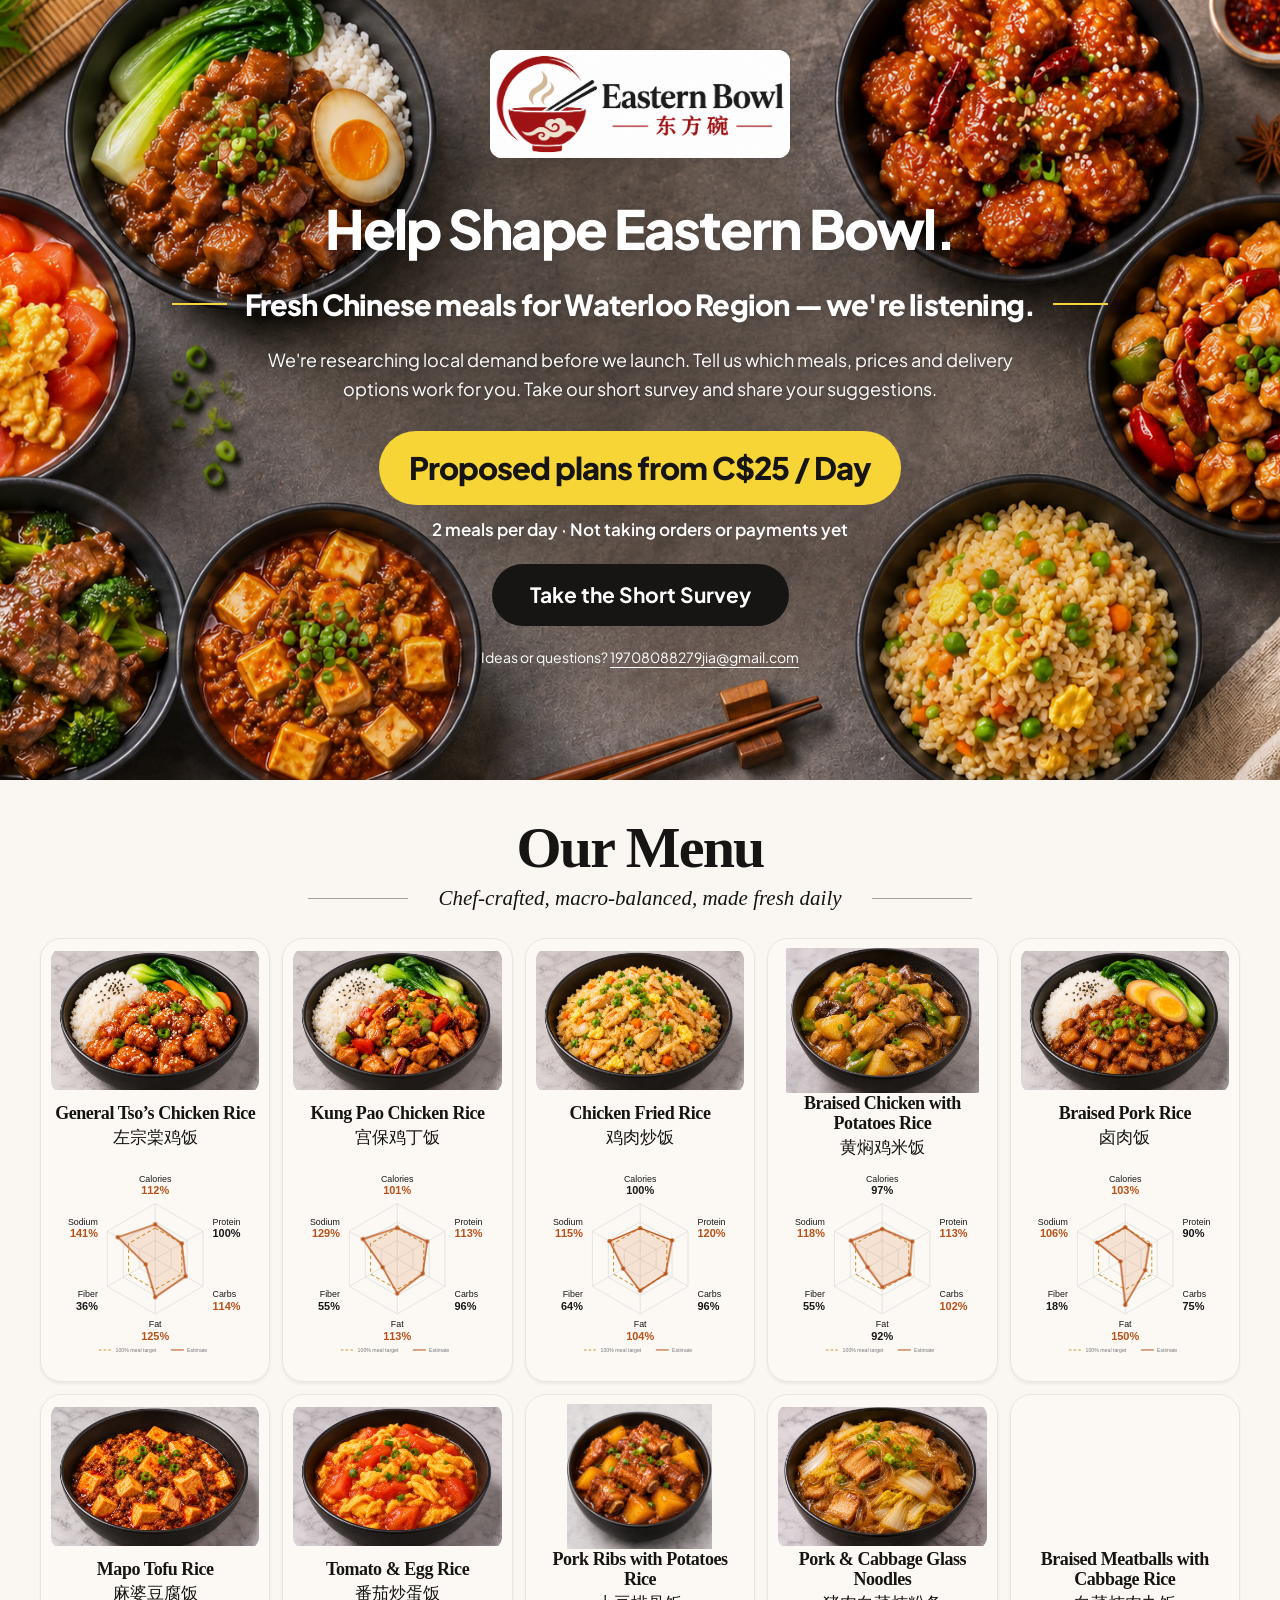
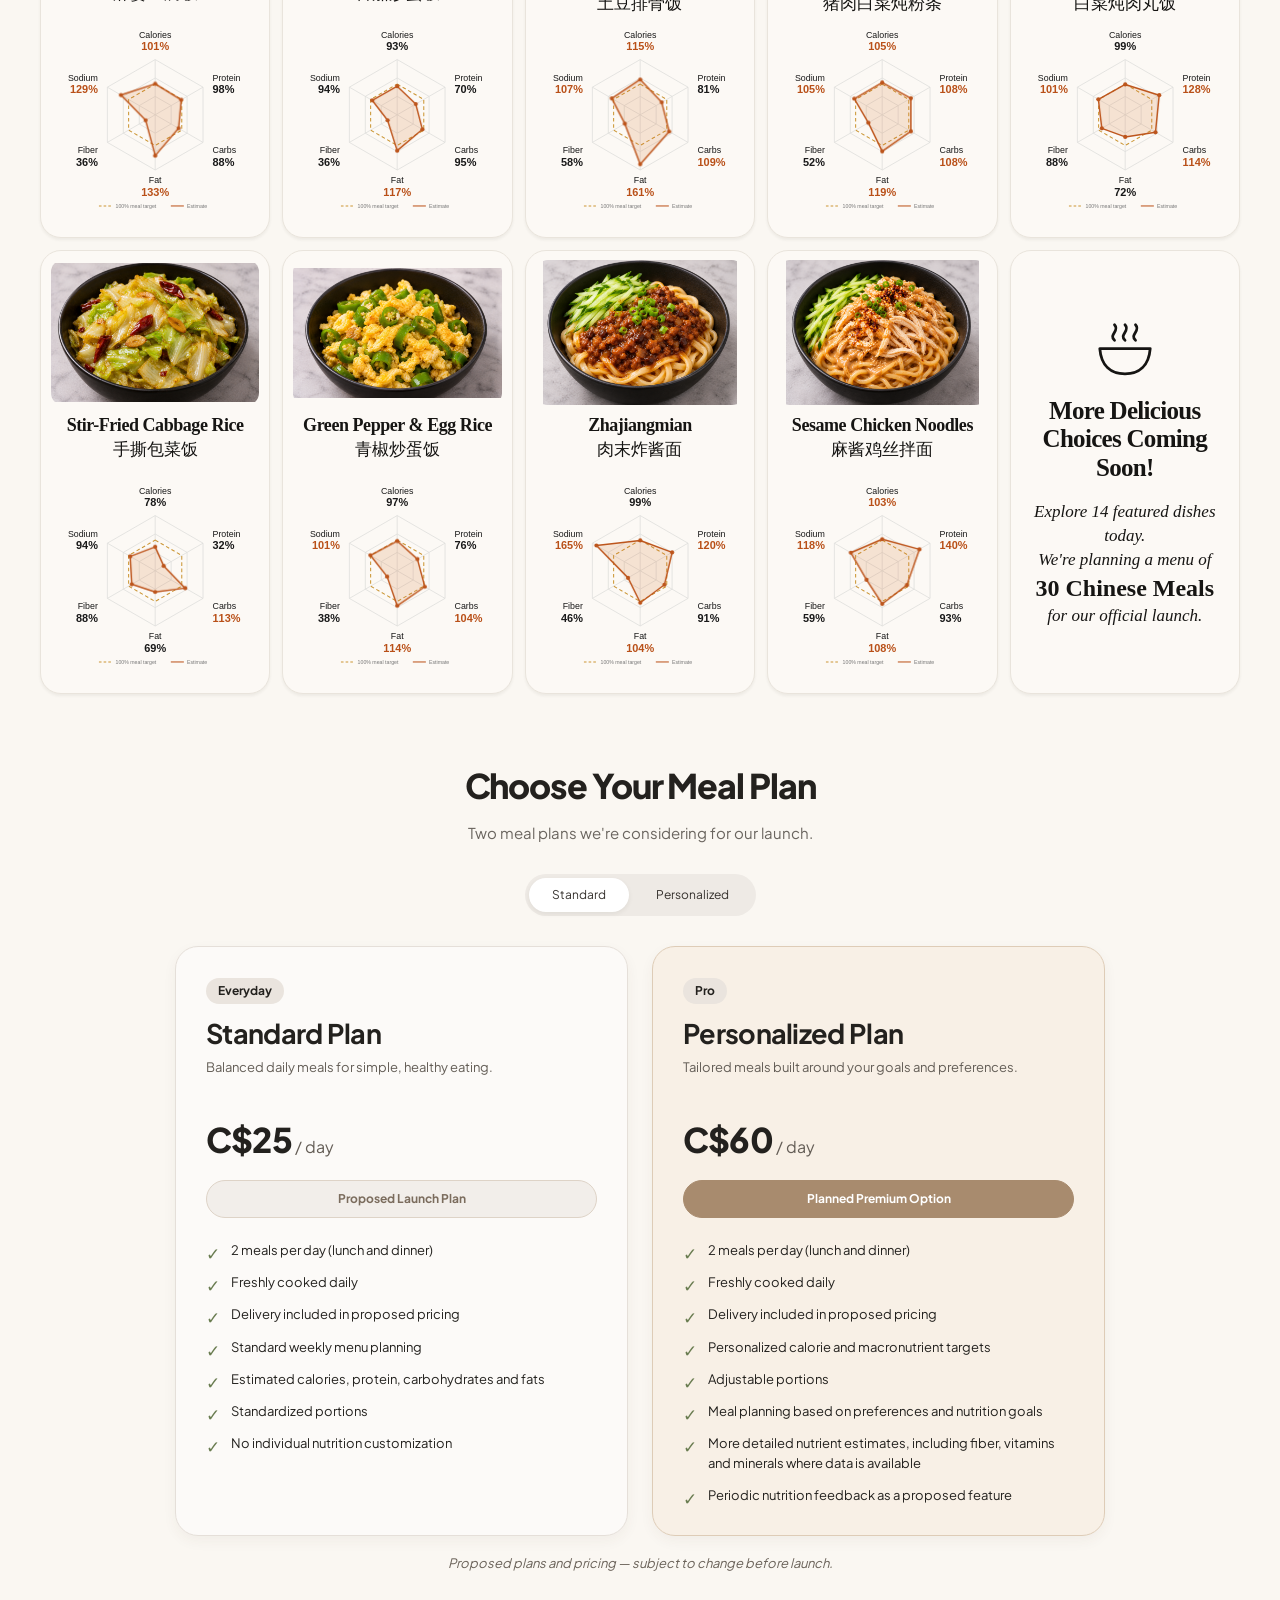
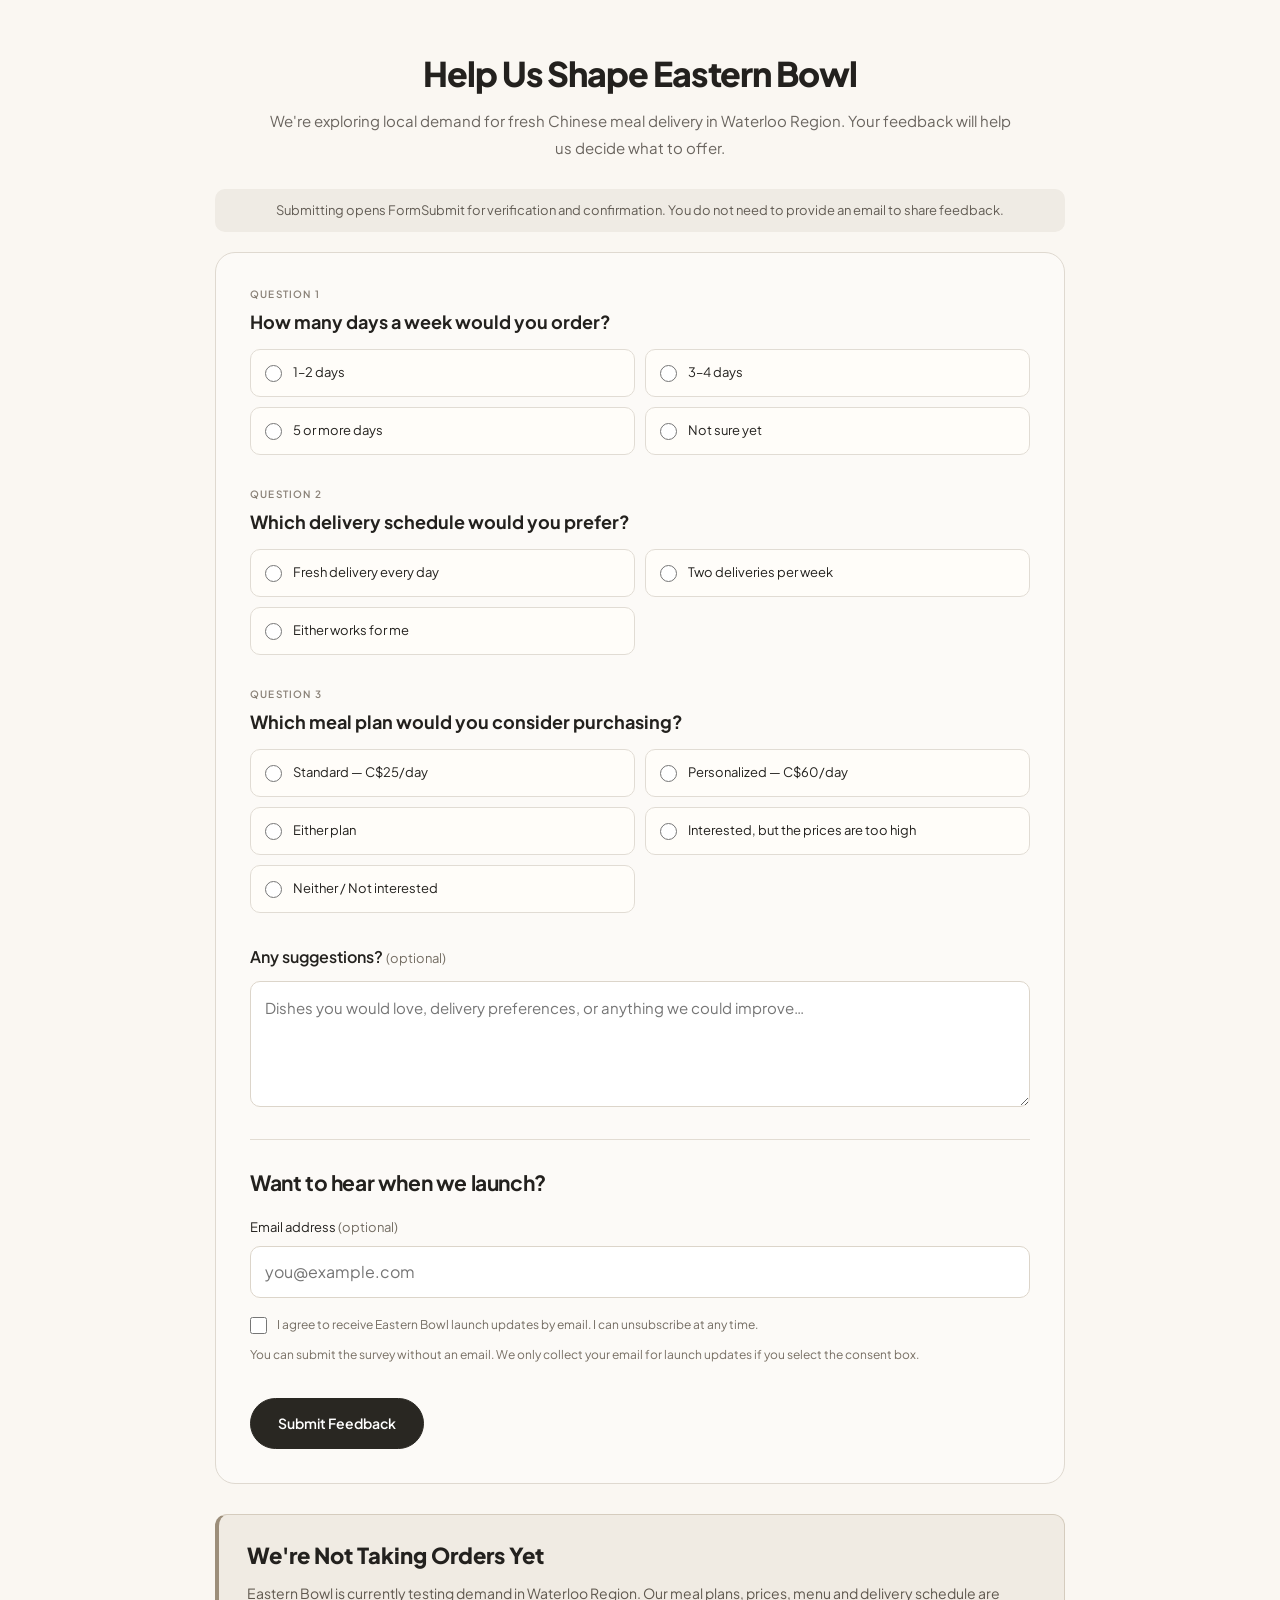
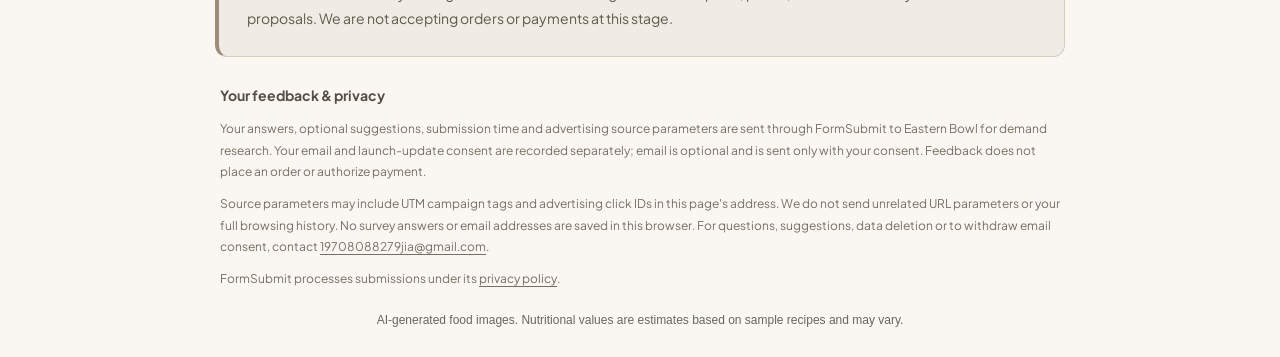
==== index-en.html @ ab541227 "Publish Eastern Bowl market research website" ====
<!doctype html>
<html lang="en"><head><meta charset="UTF-8"><meta name="viewport" content="width=device-width,initial-scale=1"><meta name="theme-color" content="#faf7f2"><meta name="description" content="Explore 14 Eastern Bowl Chinese dishes with original six-dimensional nutrition charts."><title>Our Menu | Eastern Bowl 东方碗</title><link rel="stylesheet" href="styles.css"><link rel="stylesheet" href="menu-page.css"><link rel="stylesheet" href="hero-menu.css"><script src="site-config.js" defer></script><script src="hero-menu.js" defer></script><script src="menu-page.js" defer></script><link rel="stylesheet" href="launch-survey.css"><script src="feedback-config.js" defer></script><script src="launch-survey.js" defer></script></head>
<body><section class="hero" id="home"><img id="hero-photo" class="hero-photo" src="assets/reference/eastern-bowl-hero.png" alt="Chinese dishes arranged around a stone tabletop" fetchpriority="high"><div class="hero-shade"></div><div class="hero-content"><div class="hero-logo"><img data-logo src="assets/reference/eastern-bowl-logo-original.png" alt="Eastern Bowl · 东方碗"></div><h1 data-hero-copy="title">Help Shape Eastern Bowl.</h1><p class="hero-subtitle" data-hero-copy="subtitle">Fresh Chinese meals for Waterloo Region — we're listening.</p><p class="hero-description" data-hero-copy="description">We're researching local demand before we launch. Tell us which meals, prices and delivery options work for you. Take our short survey and share your suggestions.</p><div class="hero-offer"><p class="hero-price" data-hero-copy="price">Proposed plans from C$25 / Day</p><p class="hero-delivery" data-hero-copy="delivery">2 meals per day · Not taking orders or payments yet</p></div><button class="button hero-button" type="button" id="join-waitlist" data-hero-copy="cta">Take the Short Survey</button><p class="hero-contact">Ideas or questions? <a href="mailto:19708088279jia@gmail.com">19708088279jia@gmail.com</a></p></div></section><main class="menu-page" id="menu"><header class="menu-heading"><h1>Our Menu</h1><p><span>Chef-crafted, macro-balanced, made fresh daily</span></p></header><section class="dish-grid" aria-label="Eastern Bowl featured dishes">
<article class="dish-card" aria-labelledby="dish-01" data-dish="01">
 <div class="food-frame"><img class="food-image" src="assets/menu/01/food.png" width="1536" height="1024" alt="左宗棠鸡饭 / General Tso’s Chicken Rice" decoding="async"></div>
 <header class="dish-title"><h2 id="dish-01">General Tso’s Chicken Rice</h2><p lang="zh-CN">左宗棠鸡饭</p></header>
 <a class="radar-frame" href="assets/menu/01/radar.png" target="_blank" rel="noopener" aria-label="View full-size nutrition chart for General Tso’s Chicken Rice"><svg class="nutrition-radar" viewBox="0 0 400 350" role="img" aria-labelledby="radar-title-01" data-values="112,100,114,125,36,141"><title id="radar-title-01">General Tso’s Chicken Rice: Calories 112%, Protein 100%, Carbs 114%, Fat 125%, Fiber 36%, Sodium 141%. Percent of single-meal target; outer grid 180%. Sodium target is an upper limit. Open original PNG for source details.</title><g class="radar-grid" fill="none" stroke="#dededc" stroke-width="1.5"><polygon points="200.000,129.667 230.600,147.333 230.600,182.667 200.000,200.333 169.400,182.667 169.400,147.333"/><polygon points="200.000,94.333 261.199,129.667 261.199,200.333 200.000,235.667 138.801,200.333 138.801,129.667"/><polygon points="200.000,59.000 291.799,112.000 291.799,218.000 200.000,271.000 108.201,218.000 108.201,112.000"/><path d="M 200 165 L 200.000 59.000"/><path d="M 200 165 L 291.799 112.000"/><path d="M 200 165 L 291.799 218.000"/><path d="M 200 165 L 200.000 271.000"/><path d="M 200 165 L 108.201 218.000"/><path d="M 200 165 L 108.201 112.000"/></g><polygon class="radar-target" points="200.000,106.111 250.999,135.556 250.999,194.444 200.000,223.889 149.001,194.444 149.001,135.556" fill="none" stroke="#cb9635" stroke-width="2" stroke-dasharray="7 5"/><g class="radar-data"><polygon points="200.000,99.044 250.999,135.556 258.139,198.567 200.000,238.611 181.640,175.600 128.091,123.483" fill="#d77b39" fill-opacity=".18" stroke="#bd551c" stroke-width="2.8" stroke-linejoin="round"/><circle cx="200.000" cy="99.044" r="4" fill="#bd551c"/><circle cx="250.999" cy="135.556" r="4" fill="#bd551c"/><circle cx="258.139" cy="198.567" r="4" fill="#bd551c"/><circle cx="200.000" cy="238.611" r="4" fill="#bd551c"/><circle cx="181.640" cy="175.600" r="4" fill="#bd551c"/><circle cx="128.091" cy="123.483" r="4" fill="#bd551c"/></g><g class="radar-labels" fill="#191919" font-family="Arial,sans-serif"><text x="200" y="17" text-anchor="middle" font-size="17">Calories</text><text x="200" y="41" text-anchor="middle" font-size="21" font-weight="700" fill="#b95018">112%</text><text x="310" y="100" text-anchor="start" font-size="17">Protein</text><text x="310" y="124" text-anchor="start" font-size="21" font-weight="700" fill="#191919">100%</text><text x="310" y="239" text-anchor="start" font-size="17">Carbs</text><text x="310" y="263" text-anchor="start" font-size="21" font-weight="700" fill="#b95018">114%</text><text x="200" y="296" text-anchor="middle" font-size="17">Fat</text><text x="200" y="320" text-anchor="middle" font-size="21" font-weight="700" fill="#b95018">125%</text><text x="90" y="239" text-anchor="end" font-size="17">Fiber</text><text x="90" y="263" text-anchor="end" font-size="21" font-weight="700" fill="#191919">36%</text><text x="90" y="100" text-anchor="end" font-size="17">Sodium</text><text x="90" y="124" text-anchor="end" font-size="21" font-weight="700" fill="#b95018">141%</text></g><g class="radar-legend" font-family="Arial,sans-serif" font-size="10" fill="#777"><path d="M 92 340 H 118" stroke="#cb9635" stroke-width="2" stroke-dasharray="5 4"/><text x="124" y="343">100% meal target</text><path d="M 230 340 H 255" stroke="#bd551c" stroke-width="2"/><text x="261" y="343">Estimate</text></g></svg></a>
</article>
<article class="dish-card" aria-labelledby="dish-02" data-dish="02">
 <div class="food-frame"><img class="food-image" src="assets/menu/02/food.png" width="1536" height="1024" alt="宫保鸡丁饭 / Kung Pao Chicken Rice" decoding="async"></div>
 <header class="dish-title"><h2 id="dish-02">Kung Pao Chicken Rice</h2><p lang="zh-CN">宫保鸡丁饭</p></header>
 <a class="radar-frame" href="assets/menu/02/radar.png" target="_blank" rel="noopener" aria-label="View full-size nutrition chart for Kung Pao Chicken Rice"><svg class="nutrition-radar" viewBox="0 0 400 350" role="img" aria-labelledby="radar-title-02" data-values="101,113,96,113,55,129"><title id="radar-title-02">Kung Pao Chicken Rice: Calories 101%, Protein 113%, Carbs 96%, Fat 113%, Fiber 55%, Sodium 129%. Percent of single-meal target; outer grid 180%. Sodium target is an upper limit. Open original PNG for source details.</title><g class="radar-grid" fill="none" stroke="#dededc" stroke-width="1.5"><polygon points="200.000,129.667 230.600,147.333 230.600,182.667 200.000,200.333 169.400,182.667 169.400,147.333"/><polygon points="200.000,94.333 261.199,129.667 261.199,200.333 200.000,235.667 138.801,200.333 138.801,129.667"/><polygon points="200.000,59.000 291.799,112.000 291.799,218.000 200.000,271.000 108.201,218.000 108.201,112.000"/><path d="M 200 165 L 200.000 59.000"/><path d="M 200 165 L 291.799 112.000"/><path d="M 200 165 L 291.799 218.000"/><path d="M 200 165 L 200.000 271.000"/><path d="M 200 165 L 108.201 218.000"/><path d="M 200 165 L 108.201 112.000"/></g><polygon class="radar-target" points="200.000,106.111 250.999,135.556 250.999,194.444 200.000,223.889 149.001,194.444 149.001,135.556" fill="none" stroke="#cb9635" stroke-width="2" stroke-dasharray="7 5"/><g class="radar-data"><polygon points="200.000,105.522 257.629,131.728 248.959,193.267 200.000,231.544 171.950,181.194 134.211,127.017" fill="#d77b39" fill-opacity=".18" stroke="#bd551c" stroke-width="2.8" stroke-linejoin="round"/><circle cx="200.000" cy="105.522" r="4" fill="#bd551c"/><circle cx="257.629" cy="131.728" r="4" fill="#bd551c"/><circle cx="248.959" cy="193.267" r="4" fill="#bd551c"/><circle cx="200.000" cy="231.544" r="4" fill="#bd551c"/><circle cx="171.950" cy="181.194" r="4" fill="#bd551c"/><circle cx="134.211" cy="127.017" r="4" fill="#bd551c"/></g><g class="radar-labels" fill="#191919" font-family="Arial,sans-serif"><text x="200" y="17" text-anchor="middle" font-size="17">Calories</text><text x="200" y="41" text-anchor="middle" font-size="21" font-weight="700" fill="#b95018">101%</text><text x="310" y="100" text-anchor="start" font-size="17">Protein</text><text x="310" y="124" text-anchor="start" font-size="21" font-weight="700" fill="#b95018">113%</text><text x="310" y="239" text-anchor="start" font-size="17">Carbs</text><text x="310" y="263" text-anchor="start" font-size="21" font-weight="700" fill="#191919">96%</text><text x="200" y="296" text-anchor="middle" font-size="17">Fat</text><text x="200" y="320" text-anchor="middle" font-size="21" font-weight="700" fill="#b95018">113%</text><text x="90" y="239" text-anchor="end" font-size="17">Fiber</text><text x="90" y="263" text-anchor="end" font-size="21" font-weight="700" fill="#191919">55%</text><text x="90" y="100" text-anchor="end" font-size="17">Sodium</text><text x="90" y="124" text-anchor="end" font-size="21" font-weight="700" fill="#b95018">129%</text></g><g class="radar-legend" font-family="Arial,sans-serif" font-size="10" fill="#777"><path d="M 92 340 H 118" stroke="#cb9635" stroke-width="2" stroke-dasharray="5 4"/><text x="124" y="343">100% meal target</text><path d="M 230 340 H 255" stroke="#bd551c" stroke-width="2"/><text x="261" y="343">Estimate</text></g></svg></a>
</article>
<article class="dish-card" aria-labelledby="dish-03" data-dish="03">
 <div class="food-frame"><img class="food-image" src="assets/menu/03/food.png" width="1536" height="1024" alt="鸡肉炒饭 / Chicken Fried Rice" decoding="async"></div>
 <header class="dish-title"><h2 id="dish-03">Chicken Fried Rice</h2><p lang="zh-CN">鸡肉炒饭</p></header>
 <a class="radar-frame" href="assets/menu/03/radar.png" target="_blank" rel="noopener" aria-label="View full-size nutrition chart for Chicken Fried Rice"><svg class="nutrition-radar" viewBox="0 0 400 350" role="img" aria-labelledby="radar-title-03" data-values="100,120,96,104,64,115"><title id="radar-title-03">Chicken Fried Rice: Calories 100%, Protein 120%, Carbs 96%, Fat 104%, Fiber 64%, Sodium 115%. Percent of single-meal target; outer grid 180%. Sodium target is an upper limit. Open original PNG for source details.</title><g class="radar-grid" fill="none" stroke="#dededc" stroke-width="1.5"><polygon points="200.000,129.667 230.600,147.333 230.600,182.667 200.000,200.333 169.400,182.667 169.400,147.333"/><polygon points="200.000,94.333 261.199,129.667 261.199,200.333 200.000,235.667 138.801,200.333 138.801,129.667"/><polygon points="200.000,59.000 291.799,112.000 291.799,218.000 200.000,271.000 108.201,218.000 108.201,112.000"/><path d="M 200 165 L 200.000 59.000"/><path d="M 200 165 L 291.799 112.000"/><path d="M 200 165 L 291.799 218.000"/><path d="M 200 165 L 200.000 271.000"/><path d="M 200 165 L 108.201 218.000"/><path d="M 200 165 L 108.201 112.000"/></g><polygon class="radar-target" points="200.000,106.111 250.999,135.556 250.999,194.444 200.000,223.889 149.001,194.444 149.001,135.556" fill="none" stroke="#cb9635" stroke-width="2" stroke-dasharray="7 5"/><g class="radar-data"><polygon points="200.000,106.111 261.199,129.667 248.959,193.267 200.000,226.244 167.360,183.844 141.351,131.139" fill="#d77b39" fill-opacity=".18" stroke="#bd551c" stroke-width="2.8" stroke-linejoin="round"/><circle cx="200.000" cy="106.111" r="4" fill="#bd551c"/><circle cx="261.199" cy="129.667" r="4" fill="#bd551c"/><circle cx="248.959" cy="193.267" r="4" fill="#bd551c"/><circle cx="200.000" cy="226.244" r="4" fill="#bd551c"/><circle cx="167.360" cy="183.844" r="4" fill="#bd551c"/><circle cx="141.351" cy="131.139" r="4" fill="#bd551c"/></g><g class="radar-labels" fill="#191919" font-family="Arial,sans-serif"><text x="200" y="17" text-anchor="middle" font-size="17">Calories</text><text x="200" y="41" text-anchor="middle" font-size="21" font-weight="700" fill="#191919">100%</text><text x="310" y="100" text-anchor="start" font-size="17">Protein</text><text x="310" y="124" text-anchor="start" font-size="21" font-weight="700" fill="#b95018">120%</text><text x="310" y="239" text-anchor="start" font-size="17">Carbs</text><text x="310" y="263" text-anchor="start" font-size="21" font-weight="700" fill="#191919">96%</text><text x="200" y="296" text-anchor="middle" font-size="17">Fat</text><text x="200" y="320" text-anchor="middle" font-size="21" font-weight="700" fill="#b95018">104%</text><text x="90" y="239" text-anchor="end" font-size="17">Fiber</text><text x="90" y="263" text-anchor="end" font-size="21" font-weight="700" fill="#191919">64%</text><text x="90" y="100" text-anchor="end" font-size="17">Sodium</text><text x="90" y="124" text-anchor="end" font-size="21" font-weight="700" fill="#b95018">115%</text></g><g class="radar-legend" font-family="Arial,sans-serif" font-size="10" fill="#777"><path d="M 92 340 H 118" stroke="#cb9635" stroke-width="2" stroke-dasharray="5 4"/><text x="124" y="343">100% meal target</text><path d="M 230 340 H 255" stroke="#bd551c" stroke-width="2"/><text x="261" y="343">Estimate</text></g></svg></a>
</article>
<article class="dish-card" aria-labelledby="dish-04" data-dish="04">
 <div class="food-frame"><img class="food-image" src="assets/menu/04/food.png" width="1448" height="1086" alt="黄焖鸡米饭 / Braised Chicken with Potatoes Rice" decoding="async"></div>
 <header class="dish-title"><h2 id="dish-04">Braised Chicken with Potatoes Rice</h2><p lang="zh-CN">黄焖鸡米饭</p></header>
 <a class="radar-frame" href="assets/menu/04/radar.png" target="_blank" rel="noopener" aria-label="View full-size nutrition chart for Braised Chicken with Potatoes Rice"><svg class="nutrition-radar" viewBox="0 0 400 350" role="img" aria-labelledby="radar-title-04" data-values="97,113,102,92,55,118"><title id="radar-title-04">Braised Chicken with Potatoes Rice: Calories 97%, Protein 113%, Carbs 102%, Fat 92%, Fiber 55%, Sodium 118%. Percent of single-meal target; outer grid 180%. Sodium target is an upper limit. Open original PNG for source details.</title><g class="radar-grid" fill="none" stroke="#dededc" stroke-width="1.5"><polygon points="200.000,129.667 230.600,147.333 230.600,182.667 200.000,200.333 169.400,182.667 169.400,147.333"/><polygon points="200.000,94.333 261.199,129.667 261.199,200.333 200.000,235.667 138.801,200.333 138.801,129.667"/><polygon points="200.000,59.000 291.799,112.000 291.799,218.000 200.000,271.000 108.201,218.000 108.201,112.000"/><path d="M 200 165 L 200.000 59.000"/><path d="M 200 165 L 291.799 112.000"/><path d="M 200 165 L 291.799 218.000"/><path d="M 200 165 L 200.000 271.000"/><path d="M 200 165 L 108.201 218.000"/><path d="M 200 165 L 108.201 112.000"/></g><polygon class="radar-target" points="200.000,106.111 250.999,135.556 250.999,194.444 200.000,223.889 149.001,194.444 149.001,135.556" fill="none" stroke="#cb9635" stroke-width="2" stroke-dasharray="7 5"/><g class="radar-data"><polygon points="200.000,107.878 257.629,131.728 252.019,195.033 200.000,219.178 171.950,181.194 139.821,130.256" fill="#d77b39" fill-opacity=".18" stroke="#bd551c" stroke-width="2.8" stroke-linejoin="round"/><circle cx="200.000" cy="107.878" r="4" fill="#bd551c"/><circle cx="257.629" cy="131.728" r="4" fill="#bd551c"/><circle cx="252.019" cy="195.033" r="4" fill="#bd551c"/><circle cx="200.000" cy="219.178" r="4" fill="#bd551c"/><circle cx="171.950" cy="181.194" r="4" fill="#bd551c"/><circle cx="139.821" cy="130.256" r="4" fill="#bd551c"/></g><g class="radar-labels" fill="#191919" font-family="Arial,sans-serif"><text x="200" y="17" text-anchor="middle" font-size="17">Calories</text><text x="200" y="41" text-anchor="middle" font-size="21" font-weight="700" fill="#191919">97%</text><text x="310" y="100" text-anchor="start" font-size="17">Protein</text><text x="310" y="124" text-anchor="start" font-size="21" font-weight="700" fill="#b95018">113%</text><text x="310" y="239" text-anchor="start" font-size="17">Carbs</text><text x="310" y="263" text-anchor="start" font-size="21" font-weight="700" fill="#b95018">102%</text><text x="200" y="296" text-anchor="middle" font-size="17">Fat</text><text x="200" y="320" text-anchor="middle" font-size="21" font-weight="700" fill="#191919">92%</text><text x="90" y="239" text-anchor="end" font-size="17">Fiber</text><text x="90" y="263" text-anchor="end" font-size="21" font-weight="700" fill="#191919">55%</text><text x="90" y="100" text-anchor="end" font-size="17">Sodium</text><text x="90" y="124" text-anchor="end" font-size="21" font-weight="700" fill="#b95018">118%</text></g><g class="radar-legend" font-family="Arial,sans-serif" font-size="10" fill="#777"><path d="M 92 340 H 118" stroke="#cb9635" stroke-width="2" stroke-dasharray="5 4"/><text x="124" y="343">100% meal target</text><path d="M 230 340 H 255" stroke="#bd551c" stroke-width="2"/><text x="261" y="343">Estimate</text></g></svg></a>
</article>
<article class="dish-card" aria-labelledby="dish-05" data-dish="05">
 <div class="food-frame"><img class="food-image" src="assets/menu/05/food.png" width="1536" height="1024" alt="卤肉饭 / Braised Pork Rice" decoding="async"></div>
 <header class="dish-title"><h2 id="dish-05">Braised Pork Rice</h2><p lang="zh-CN">卤肉饭</p></header>
 <a class="radar-frame" href="assets/menu/05/radar.png" target="_blank" rel="noopener" aria-label="View full-size nutrition chart for Braised Pork Rice"><svg class="nutrition-radar" viewBox="0 0 400 350" role="img" aria-labelledby="radar-title-05" data-values="103,90,75,150,18,106"><title id="radar-title-05">Braised Pork Rice: Calories 103%, Protein 90%, Carbs 75%, Fat 150%, Fiber 18%, Sodium 106%. Percent of single-meal target; outer grid 180%. Sodium target is an upper limit. Open original PNG for source details.</title><g class="radar-grid" fill="none" stroke="#dededc" stroke-width="1.5"><polygon points="200.000,129.667 230.600,147.333 230.600,182.667 200.000,200.333 169.400,182.667 169.400,147.333"/><polygon points="200.000,94.333 261.199,129.667 261.199,200.333 200.000,235.667 138.801,200.333 138.801,129.667"/><polygon points="200.000,59.000 291.799,112.000 291.799,218.000 200.000,271.000 108.201,218.000 108.201,112.000"/><path d="M 200 165 L 200.000 59.000"/><path d="M 200 165 L 291.799 112.000"/><path d="M 200 165 L 291.799 218.000"/><path d="M 200 165 L 200.000 271.000"/><path d="M 200 165 L 108.201 218.000"/><path d="M 200 165 L 108.201 112.000"/></g><polygon class="radar-target" points="200.000,106.111 250.999,135.556 250.999,194.444 200.000,223.889 149.001,194.444 149.001,135.556" fill="none" stroke="#cb9635" stroke-width="2" stroke-dasharray="7 5"/><g class="radar-data"><polygon points="200.000,104.344 245.899,138.500 238.249,187.083 200.000,253.333 190.820,170.300 145.941,133.789" fill="#d77b39" fill-opacity=".18" stroke="#bd551c" stroke-width="2.8" stroke-linejoin="round"/><circle cx="200.000" cy="104.344" r="4" fill="#bd551c"/><circle cx="245.899" cy="138.500" r="4" fill="#bd551c"/><circle cx="238.249" cy="187.083" r="4" fill="#bd551c"/><circle cx="200.000" cy="253.333" r="4" fill="#bd551c"/><circle cx="190.820" cy="170.300" r="4" fill="#bd551c"/><circle cx="145.941" cy="133.789" r="4" fill="#bd551c"/></g><g class="radar-labels" fill="#191919" font-family="Arial,sans-serif"><text x="200" y="17" text-anchor="middle" font-size="17">Calories</text><text x="200" y="41" text-anchor="middle" font-size="21" font-weight="700" fill="#b95018">103%</text><text x="310" y="100" text-anchor="start" font-size="17">Protein</text><text x="310" y="124" text-anchor="start" font-size="21" font-weight="700" fill="#191919">90%</text><text x="310" y="239" text-anchor="start" font-size="17">Carbs</text><text x="310" y="263" text-anchor="start" font-size="21" font-weight="700" fill="#191919">75%</text><text x="200" y="296" text-anchor="middle" font-size="17">Fat</text><text x="200" y="320" text-anchor="middle" font-size="21" font-weight="700" fill="#b95018">150%</text><text x="90" y="239" text-anchor="end" font-size="17">Fiber</text><text x="90" y="263" text-anchor="end" font-size="21" font-weight="700" fill="#191919">18%</text><text x="90" y="100" text-anchor="end" font-size="17">Sodium</text><text x="90" y="124" text-anchor="end" font-size="21" font-weight="700" fill="#b95018">106%</text></g><g class="radar-legend" font-family="Arial,sans-serif" font-size="10" fill="#777"><path d="M 92 340 H 118" stroke="#cb9635" stroke-width="2" stroke-dasharray="5 4"/><text x="124" y="343">100% meal target</text><path d="M 230 340 H 255" stroke="#bd551c" stroke-width="2"/><text x="261" y="343">Estimate</text></g></svg></a>
</article>
<article class="dish-card" aria-labelledby="dish-06" data-dish="06">
 <div class="food-frame"><img class="food-image" src="assets/menu/06/food.png" width="1535" height="1024" alt="麻婆豆腐饭 / Mapo Tofu Rice" decoding="async"></div>
 <header class="dish-title"><h2 id="dish-06">Mapo Tofu Rice</h2><p lang="zh-CN">麻婆豆腐饭</p></header>
 <a class="radar-frame" href="assets/menu/06/radar.png" target="_blank" rel="noopener" aria-label="View full-size nutrition chart for Mapo Tofu Rice"><svg class="nutrition-radar" viewBox="0 0 400 350" role="img" aria-labelledby="radar-title-06" data-values="101,98,88,133,36,129"><title id="radar-title-06">Mapo Tofu Rice: Calories 101%, Protein 98%, Carbs 88%, Fat 133%, Fiber 36%, Sodium 129%. Percent of single-meal target; outer grid 180%. Sodium target is an upper limit. Open original PNG for source details.</title><g class="radar-grid" fill="none" stroke="#dededc" stroke-width="1.5"><polygon points="200.000,129.667 230.600,147.333 230.600,182.667 200.000,200.333 169.400,182.667 169.400,147.333"/><polygon points="200.000,94.333 261.199,129.667 261.199,200.333 200.000,235.667 138.801,200.333 138.801,129.667"/><polygon points="200.000,59.000 291.799,112.000 291.799,218.000 200.000,271.000 108.201,218.000 108.201,112.000"/><path d="M 200 165 L 200.000 59.000"/><path d="M 200 165 L 291.799 112.000"/><path d="M 200 165 L 291.799 218.000"/><path d="M 200 165 L 200.000 271.000"/><path d="M 200 165 L 108.201 218.000"/><path d="M 200 165 L 108.201 112.000"/></g><polygon class="radar-target" points="200.000,106.111 250.999,135.556 250.999,194.444 200.000,223.889 149.001,194.444 149.001,135.556" fill="none" stroke="#cb9635" stroke-width="2" stroke-dasharray="7 5"/><g class="radar-data"><polygon points="200.000,105.522 249.979,136.144 244.879,190.911 200.000,243.322 181.640,175.600 134.211,127.017" fill="#d77b39" fill-opacity=".18" stroke="#bd551c" stroke-width="2.8" stroke-linejoin="round"/><circle cx="200.000" cy="105.522" r="4" fill="#bd551c"/><circle cx="249.979" cy="136.144" r="4" fill="#bd551c"/><circle cx="244.879" cy="190.911" r="4" fill="#bd551c"/><circle cx="200.000" cy="243.322" r="4" fill="#bd551c"/><circle cx="181.640" cy="175.600" r="4" fill="#bd551c"/><circle cx="134.211" cy="127.017" r="4" fill="#bd551c"/></g><g class="radar-labels" fill="#191919" font-family="Arial,sans-serif"><text x="200" y="17" text-anchor="middle" font-size="17">Calories</text><text x="200" y="41" text-anchor="middle" font-size="21" font-weight="700" fill="#b95018">101%</text><text x="310" y="100" text-anchor="start" font-size="17">Protein</text><text x="310" y="124" text-anchor="start" font-size="21" font-weight="700" fill="#191919">98%</text><text x="310" y="239" text-anchor="start" font-size="17">Carbs</text><text x="310" y="263" text-anchor="start" font-size="21" font-weight="700" fill="#191919">88%</text><text x="200" y="296" text-anchor="middle" font-size="17">Fat</text><text x="200" y="320" text-anchor="middle" font-size="21" font-weight="700" fill="#b95018">133%</text><text x="90" y="239" text-anchor="end" font-size="17">Fiber</text><text x="90" y="263" text-anchor="end" font-size="21" font-weight="700" fill="#191919">36%</text><text x="90" y="100" text-anchor="end" font-size="17">Sodium</text><text x="90" y="124" text-anchor="end" font-size="21" font-weight="700" fill="#b95018">129%</text></g><g class="radar-legend" font-family="Arial,sans-serif" font-size="10" fill="#777"><path d="M 92 340 H 118" stroke="#cb9635" stroke-width="2" stroke-dasharray="5 4"/><text x="124" y="343">100% meal target</text><path d="M 230 340 H 255" stroke="#bd551c" stroke-width="2"/><text x="261" y="343">Estimate</text></g></svg></a>
</article>
<article class="dish-card" aria-labelledby="dish-07" data-dish="07">
 <div class="food-frame"><img class="food-image" src="assets/menu/07/food.png" width="1536" height="1024" alt="番茄炒蛋饭 / Tomato &amp; Egg Rice" decoding="async"></div>
 <header class="dish-title"><h2 id="dish-07">Tomato &amp; Egg Rice</h2><p lang="zh-CN">番茄炒蛋饭</p></header>
 <a class="radar-frame" href="assets/menu/07/radar.png" target="_blank" rel="noopener" aria-label="View full-size nutrition chart for Tomato &amp; Egg Rice"><svg class="nutrition-radar" viewBox="0 0 400 350" role="img" aria-labelledby="radar-title-07" data-values="93,70,95,117,36,94"><title id="radar-title-07">Tomato &amp; Egg Rice: Calories 93%, Protein 70%, Carbs 95%, Fat 117%, Fiber 36%, Sodium 94%. Percent of single-meal target; outer grid 180%. Sodium target is an upper limit. Open original PNG for source details.</title><g class="radar-grid" fill="none" stroke="#dededc" stroke-width="1.5"><polygon points="200.000,129.667 230.600,147.333 230.600,182.667 200.000,200.333 169.400,182.667 169.400,147.333"/><polygon points="200.000,94.333 261.199,129.667 261.199,200.333 200.000,235.667 138.801,200.333 138.801,129.667"/><polygon points="200.000,59.000 291.799,112.000 291.799,218.000 200.000,271.000 108.201,218.000 108.201,112.000"/><path d="M 200 165 L 200.000 59.000"/><path d="M 200 165 L 291.799 112.000"/><path d="M 200 165 L 291.799 218.000"/><path d="M 200 165 L 200.000 271.000"/><path d="M 200 165 L 108.201 218.000"/><path d="M 200 165 L 108.201 112.000"/></g><polygon class="radar-target" points="200.000,106.111 250.999,135.556 250.999,194.444 200.000,223.889 149.001,194.444 149.001,135.556" fill="none" stroke="#cb9635" stroke-width="2" stroke-dasharray="7 5"/><g class="radar-data"><polygon points="200.000,110.233 235.699,144.389 248.449,192.972 200.000,233.900 181.640,175.600 152.061,137.322" fill="#d77b39" fill-opacity=".18" stroke="#bd551c" stroke-width="2.8" stroke-linejoin="round"/><circle cx="200.000" cy="110.233" r="4" fill="#bd551c"/><circle cx="235.699" cy="144.389" r="4" fill="#bd551c"/><circle cx="248.449" cy="192.972" r="4" fill="#bd551c"/><circle cx="200.000" cy="233.900" r="4" fill="#bd551c"/><circle cx="181.640" cy="175.600" r="4" fill="#bd551c"/><circle cx="152.061" cy="137.322" r="4" fill="#bd551c"/></g><g class="radar-labels" fill="#191919" font-family="Arial,sans-serif"><text x="200" y="17" text-anchor="middle" font-size="17">Calories</text><text x="200" y="41" text-anchor="middle" font-size="21" font-weight="700" fill="#191919">93%</text><text x="310" y="100" text-anchor="start" font-size="17">Protein</text><text x="310" y="124" text-anchor="start" font-size="21" font-weight="700" fill="#191919">70%</text><text x="310" y="239" text-anchor="start" font-size="17">Carbs</text><text x="310" y="263" text-anchor="start" font-size="21" font-weight="700" fill="#191919">95%</text><text x="200" y="296" text-anchor="middle" font-size="17">Fat</text><text x="200" y="320" text-anchor="middle" font-size="21" font-weight="700" fill="#b95018">117%</text><text x="90" y="239" text-anchor="end" font-size="17">Fiber</text><text x="90" y="263" text-anchor="end" font-size="21" font-weight="700" fill="#191919">36%</text><text x="90" y="100" text-anchor="end" font-size="17">Sodium</text><text x="90" y="124" text-anchor="end" font-size="21" font-weight="700" fill="#191919">94%</text></g><g class="radar-legend" font-family="Arial,sans-serif" font-size="10" fill="#777"><path d="M 92 340 H 118" stroke="#cb9635" stroke-width="2" stroke-dasharray="5 4"/><text x="124" y="343">100% meal target</text><path d="M 230 340 H 255" stroke="#bd551c" stroke-width="2"/><text x="261" y="343">Estimate</text></g></svg></a>
</article>
<article class="dish-card" aria-labelledby="dish-08" data-dish="08">
 <div class="food-frame"><img class="food-image" src="assets/menu/08/food.png" width="1254" height="1254" alt="土豆排骨饭 / Pork Ribs with Potatoes Rice" decoding="async"></div>
 <header class="dish-title"><h2 id="dish-08">Pork Ribs with Potatoes Rice</h2><p lang="zh-CN">土豆排骨饭</p></header>
 <a class="radar-frame" href="assets/menu/08/radar.png" target="_blank" rel="noopener" aria-label="View full-size nutrition chart for Pork Ribs with Potatoes Rice"><svg class="nutrition-radar" viewBox="0 0 400 350" role="img" aria-labelledby="radar-title-08" data-values="115,81,109,161,58,107"><title id="radar-title-08">Pork Ribs with Potatoes Rice: Calories 115%, Protein 81%, Carbs 109%, Fat 161%, Fiber 58%, Sodium 107%. Percent of single-meal target; outer grid 180%. Sodium target is an upper limit. Open original PNG for source details.</title><g class="radar-grid" fill="none" stroke="#dededc" stroke-width="1.5"><polygon points="200.000,129.667 230.600,147.333 230.600,182.667 200.000,200.333 169.400,182.667 169.400,147.333"/><polygon points="200.000,94.333 261.199,129.667 261.199,200.333 200.000,235.667 138.801,200.333 138.801,129.667"/><polygon points="200.000,59.000 291.799,112.000 291.799,218.000 200.000,271.000 108.201,218.000 108.201,112.000"/><path d="M 200 165 L 200.000 59.000"/><path d="M 200 165 L 291.799 112.000"/><path d="M 200 165 L 291.799 218.000"/><path d="M 200 165 L 200.000 271.000"/><path d="M 200 165 L 108.201 218.000"/><path d="M 200 165 L 108.201 112.000"/></g><polygon class="radar-target" points="200.000,106.111 250.999,135.556 250.999,194.444 200.000,223.889 149.001,194.444 149.001,135.556" fill="none" stroke="#cb9635" stroke-width="2" stroke-dasharray="7 5"/><g class="radar-data"><polygon points="200.000,97.278 241.309,141.150 255.589,197.094 200.000,259.811 170.420,182.078 145.431,133.494" fill="#d77b39" fill-opacity=".18" stroke="#bd551c" stroke-width="2.8" stroke-linejoin="round"/><circle cx="200.000" cy="97.278" r="4" fill="#bd551c"/><circle cx="241.309" cy="141.150" r="4" fill="#bd551c"/><circle cx="255.589" cy="197.094" r="4" fill="#bd551c"/><circle cx="200.000" cy="259.811" r="4" fill="#bd551c"/><circle cx="170.420" cy="182.078" r="4" fill="#bd551c"/><circle cx="145.431" cy="133.494" r="4" fill="#bd551c"/></g><g class="radar-labels" fill="#191919" font-family="Arial,sans-serif"><text x="200" y="17" text-anchor="middle" font-size="17">Calories</text><text x="200" y="41" text-anchor="middle" font-size="21" font-weight="700" fill="#b95018">115%</text><text x="310" y="100" text-anchor="start" font-size="17">Protein</text><text x="310" y="124" text-anchor="start" font-size="21" font-weight="700" fill="#191919">81%</text><text x="310" y="239" text-anchor="start" font-size="17">Carbs</text><text x="310" y="263" text-anchor="start" font-size="21" font-weight="700" fill="#b95018">109%</text><text x="200" y="296" text-anchor="middle" font-size="17">Fat</text><text x="200" y="320" text-anchor="middle" font-size="21" font-weight="700" fill="#b95018">161%</text><text x="90" y="239" text-anchor="end" font-size="17">Fiber</text><text x="90" y="263" text-anchor="end" font-size="21" font-weight="700" fill="#191919">58%</text><text x="90" y="100" text-anchor="end" font-size="17">Sodium</text><text x="90" y="124" text-anchor="end" font-size="21" font-weight="700" fill="#b95018">107%</text></g><g class="radar-legend" font-family="Arial,sans-serif" font-size="10" fill="#777"><path d="M 92 340 H 118" stroke="#cb9635" stroke-width="2" stroke-dasharray="5 4"/><text x="124" y="343">100% meal target</text><path d="M 230 340 H 255" stroke="#bd551c" stroke-width="2"/><text x="261" y="343">Estimate</text></g></svg></a>
</article>
<article class="dish-card" aria-labelledby="dish-09" data-dish="09">
 <div class="food-frame"><img class="food-image" src="assets/menu/09/food.png" width="1536" height="1024" alt="猪肉白菜炖粉条 / Pork &amp; Cabbage Glass Noodles" decoding="async"></div>
 <header class="dish-title"><h2 id="dish-09">Pork &amp; Cabbage Glass Noodles</h2><p lang="zh-CN">猪肉白菜炖粉条</p></header>
 <a class="radar-frame" href="assets/menu/09/radar.png" target="_blank" rel="noopener" aria-label="View full-size nutrition chart for Pork &amp; Cabbage Glass Noodles"><svg class="nutrition-radar" viewBox="0 0 400 350" role="img" aria-labelledby="radar-title-09" data-values="105,108,108,119,52,105"><title id="radar-title-09">Pork &amp; Cabbage Glass Noodles: Calories 105%, Protein 108%, Carbs 108%, Fat 119%, Fiber 52%, Sodium 105%. Percent of single-meal target; outer grid 180%. Sodium target is an upper limit. Open original PNG for source details.</title><g class="radar-grid" fill="none" stroke="#dededc" stroke-width="1.5"><polygon points="200.000,129.667 230.600,147.333 230.600,182.667 200.000,200.333 169.400,182.667 169.400,147.333"/><polygon points="200.000,94.333 261.199,129.667 261.199,200.333 200.000,235.667 138.801,200.333 138.801,129.667"/><polygon points="200.000,59.000 291.799,112.000 291.799,218.000 200.000,271.000 108.201,218.000 108.201,112.000"/><path d="M 200 165 L 200.000 59.000"/><path d="M 200 165 L 291.799 112.000"/><path d="M 200 165 L 291.799 218.000"/><path d="M 200 165 L 200.000 271.000"/><path d="M 200 165 L 108.201 218.000"/><path d="M 200 165 L 108.201 112.000"/></g><polygon class="radar-target" points="200.000,106.111 250.999,135.556 250.999,194.444 200.000,223.889 149.001,194.444 149.001,135.556" fill="none" stroke="#cb9635" stroke-width="2" stroke-dasharray="7 5"/><g class="radar-data"><polygon points="200.000,103.167 255.079,133.200 255.079,196.800 200.000,235.078 173.480,180.311 146.451,134.083" fill="#d77b39" fill-opacity=".18" stroke="#bd551c" stroke-width="2.8" stroke-linejoin="round"/><circle cx="200.000" cy="103.167" r="4" fill="#bd551c"/><circle cx="255.079" cy="133.200" r="4" fill="#bd551c"/><circle cx="255.079" cy="196.800" r="4" fill="#bd551c"/><circle cx="200.000" cy="235.078" r="4" fill="#bd551c"/><circle cx="173.480" cy="180.311" r="4" fill="#bd551c"/><circle cx="146.451" cy="134.083" r="4" fill="#bd551c"/></g><g class="radar-labels" fill="#191919" font-family="Arial,sans-serif"><text x="200" y="17" text-anchor="middle" font-size="17">Calories</text><text x="200" y="41" text-anchor="middle" font-size="21" font-weight="700" fill="#b95018">105%</text><text x="310" y="100" text-anchor="start" font-size="17">Protein</text><text x="310" y="124" text-anchor="start" font-size="21" font-weight="700" fill="#b95018">108%</text><text x="310" y="239" text-anchor="start" font-size="17">Carbs</text><text x="310" y="263" text-anchor="start" font-size="21" font-weight="700" fill="#b95018">108%</text><text x="200" y="296" text-anchor="middle" font-size="17">Fat</text><text x="200" y="320" text-anchor="middle" font-size="21" font-weight="700" fill="#b95018">119%</text><text x="90" y="239" text-anchor="end" font-size="17">Fiber</text><text x="90" y="263" text-anchor="end" font-size="21" font-weight="700" fill="#191919">52%</text><text x="90" y="100" text-anchor="end" font-size="17">Sodium</text><text x="90" y="124" text-anchor="end" font-size="21" font-weight="700" fill="#b95018">105%</text></g><g class="radar-legend" font-family="Arial,sans-serif" font-size="10" fill="#777"><path d="M 92 340 H 118" stroke="#cb9635" stroke-width="2" stroke-dasharray="5 4"/><text x="124" y="343">100% meal target</text><path d="M 230 340 H 255" stroke="#bd551c" stroke-width="2"/><text x="261" y="343">Estimate</text></g></svg></a>
</article>
<article class="dish-card" aria-labelledby="dish-10" data-dish="10">
 <div class="food-frame"><img class="food-image" src="assets/menu/10/food.png" width="1536" height="1024" alt="白菜炖肉丸饭 / Braised Meatballs with Cabbage Rice" decoding="async"></div>
 <header class="dish-title"><h2 id="dish-10">Braised Meatballs with Cabbage Rice</h2><p lang="zh-CN">白菜炖肉丸饭</p></header>
 <a class="radar-frame" href="assets/menu/10/radar.png" target="_blank" rel="noopener" aria-label="View full-size nutrition chart for Braised Meatballs with Cabbage Rice"><svg class="nutrition-radar" viewBox="0 0 400 350" role="img" aria-labelledby="radar-title-10" data-values="99,128,114,72,88,101"><title id="radar-title-10">Braised Meatballs with Cabbage Rice: Calories 99%, Protein 128%, Carbs 114%, Fat 72%, Fiber 88%, Sodium 101%. Percent of single-meal target; outer grid 180%. Sodium target is an upper limit. Open original PNG for source details.</title><g class="radar-grid" fill="none" stroke="#dededc" stroke-width="1.5"><polygon points="200.000,129.667 230.600,147.333 230.600,182.667 200.000,200.333 169.400,182.667 169.400,147.333"/><polygon points="200.000,94.333 261.199,129.667 261.199,200.333 200.000,235.667 138.801,200.333 138.801,129.667"/><polygon points="200.000,59.000 291.799,112.000 291.799,218.000 200.000,271.000 108.201,218.000 108.201,112.000"/><path d="M 200 165 L 200.000 59.000"/><path d="M 200 165 L 291.799 112.000"/><path d="M 200 165 L 291.799 218.000"/><path d="M 200 165 L 200.000 271.000"/><path d="M 200 165 L 108.201 218.000"/><path d="M 200 165 L 108.201 112.000"/></g><polygon class="radar-target" points="200.000,106.111 250.999,135.556 250.999,194.444 200.000,223.889 149.001,194.444 149.001,135.556" fill="none" stroke="#cb9635" stroke-width="2" stroke-dasharray="7 5"/><g class="radar-data"><polygon points="200.000,106.700 265.279,127.311 258.139,198.567 200.000,207.400 155.121,190.911 148.491,135.261" fill="#d77b39" fill-opacity=".18" stroke="#bd551c" stroke-width="2.8" stroke-linejoin="round"/><circle cx="200.000" cy="106.700" r="4" fill="#bd551c"/><circle cx="265.279" cy="127.311" r="4" fill="#bd551c"/><circle cx="258.139" cy="198.567" r="4" fill="#bd551c"/><circle cx="200.000" cy="207.400" r="4" fill="#bd551c"/><circle cx="155.121" cy="190.911" r="4" fill="#bd551c"/><circle cx="148.491" cy="135.261" r="4" fill="#bd551c"/></g><g class="radar-labels" fill="#191919" font-family="Arial,sans-serif"><text x="200" y="17" text-anchor="middle" font-size="17">Calories</text><text x="200" y="41" text-anchor="middle" font-size="21" font-weight="700" fill="#191919">99%</text><text x="310" y="100" text-anchor="start" font-size="17">Protein</text><text x="310" y="124" text-anchor="start" font-size="21" font-weight="700" fill="#b95018">128%</text><text x="310" y="239" text-anchor="start" font-size="17">Carbs</text><text x="310" y="263" text-anchor="start" font-size="21" font-weight="700" fill="#b95018">114%</text><text x="200" y="296" text-anchor="middle" font-size="17">Fat</text><text x="200" y="320" text-anchor="middle" font-size="21" font-weight="700" fill="#191919">72%</text><text x="90" y="239" text-anchor="end" font-size="17">Fiber</text><text x="90" y="263" text-anchor="end" font-size="21" font-weight="700" fill="#191919">88%</text><text x="90" y="100" text-anchor="end" font-size="17">Sodium</text><text x="90" y="124" text-anchor="end" font-size="21" font-weight="700" fill="#b95018">101%</text></g><g class="radar-legend" font-family="Arial,sans-serif" font-size="10" fill="#777"><path d="M 92 340 H 118" stroke="#cb9635" stroke-width="2" stroke-dasharray="5 4"/><text x="124" y="343">100% meal target</text><path d="M 230 340 H 255" stroke="#bd551c" stroke-width="2"/><text x="261" y="343">Estimate</text></g></svg></a>
</article>
<article class="dish-card" aria-labelledby="dish-11" data-dish="11">
 <div class="food-frame"><img class="food-image" src="assets/menu/11/food.png" width="1536" height="1024" alt="手撕包菜饭 / Stir-Fried Cabbage Rice" decoding="async"></div>
 <header class="dish-title"><h2 id="dish-11">Stir-Fried Cabbage Rice</h2><p lang="zh-CN">手撕包菜饭</p></header>
 <a class="radar-frame" href="assets/menu/11/radar.png" target="_blank" rel="noopener" aria-label="View full-size nutrition chart for Stir-Fried Cabbage Rice"><svg class="nutrition-radar" viewBox="0 0 400 350" role="img" aria-labelledby="radar-title-11" data-values="78,32,113,69,88,94"><title id="radar-title-11">Stir-Fried Cabbage Rice: Calories 78%, Protein 32%, Carbs 113%, Fat 69%, Fiber 88%, Sodium 94%. Percent of single-meal target; outer grid 180%. Sodium target is an upper limit. Open original PNG for source details.</title><g class="radar-grid" fill="none" stroke="#dededc" stroke-width="1.5"><polygon points="200.000,129.667 230.600,147.333 230.600,182.667 200.000,200.333 169.400,182.667 169.400,147.333"/><polygon points="200.000,94.333 261.199,129.667 261.199,200.333 200.000,235.667 138.801,200.333 138.801,129.667"/><polygon points="200.000,59.000 291.799,112.000 291.799,218.000 200.000,271.000 108.201,218.000 108.201,112.000"/><path d="M 200 165 L 200.000 59.000"/><path d="M 200 165 L 291.799 112.000"/><path d="M 200 165 L 291.799 218.000"/><path d="M 200 165 L 200.000 271.000"/><path d="M 200 165 L 108.201 218.000"/><path d="M 200 165 L 108.201 112.000"/></g><polygon class="radar-target" points="200.000,106.111 250.999,135.556 250.999,194.444 200.000,223.889 149.001,194.444 149.001,135.556" fill="none" stroke="#cb9635" stroke-width="2" stroke-dasharray="7 5"/><g class="radar-data"><polygon points="200.000,119.067 216.320,155.578 257.629,198.272 200.000,205.633 155.121,190.911 152.061,137.322" fill="#d77b39" fill-opacity=".18" stroke="#bd551c" stroke-width="2.8" stroke-linejoin="round"/><circle cx="200.000" cy="119.067" r="4" fill="#bd551c"/><circle cx="216.320" cy="155.578" r="4" fill="#bd551c"/><circle cx="257.629" cy="198.272" r="4" fill="#bd551c"/><circle cx="200.000" cy="205.633" r="4" fill="#bd551c"/><circle cx="155.121" cy="190.911" r="4" fill="#bd551c"/><circle cx="152.061" cy="137.322" r="4" fill="#bd551c"/></g><g class="radar-labels" fill="#191919" font-family="Arial,sans-serif"><text x="200" y="17" text-anchor="middle" font-size="17">Calories</text><text x="200" y="41" text-anchor="middle" font-size="21" font-weight="700" fill="#191919">78%</text><text x="310" y="100" text-anchor="start" font-size="17">Protein</text><text x="310" y="124" text-anchor="start" font-size="21" font-weight="700" fill="#191919">32%</text><text x="310" y="239" text-anchor="start" font-size="17">Carbs</text><text x="310" y="263" text-anchor="start" font-size="21" font-weight="700" fill="#b95018">113%</text><text x="200" y="296" text-anchor="middle" font-size="17">Fat</text><text x="200" y="320" text-anchor="middle" font-size="21" font-weight="700" fill="#191919">69%</text><text x="90" y="239" text-anchor="end" font-size="17">Fiber</text><text x="90" y="263" text-anchor="end" font-size="21" font-weight="700" fill="#191919">88%</text><text x="90" y="100" text-anchor="end" font-size="17">Sodium</text><text x="90" y="124" text-anchor="end" font-size="21" font-weight="700" fill="#191919">94%</text></g><g class="radar-legend" font-family="Arial,sans-serif" font-size="10" fill="#777"><path d="M 92 340 H 118" stroke="#cb9635" stroke-width="2" stroke-dasharray="5 4"/><text x="124" y="343">100% meal target</text><path d="M 230 340 H 255" stroke="#bd551c" stroke-width="2"/><text x="261" y="343">Estimate</text></g></svg></a>
</article>
<article class="dish-card" aria-labelledby="dish-12" data-dish="12">
 <div class="food-frame"><img class="food-image" src="assets/menu/12/food.png" width="1589" height="990" alt="青椒炒蛋饭 / Green Pepper &amp; Egg Rice" decoding="async"></div>
 <header class="dish-title"><h2 id="dish-12">Green Pepper &amp; Egg Rice</h2><p lang="zh-CN">青椒炒蛋饭</p></header>
 <a class="radar-frame" href="assets/menu/12/radar.png" target="_blank" rel="noopener" aria-label="View full-size nutrition chart for Green Pepper &amp; Egg Rice"><svg class="nutrition-radar" viewBox="0 0 400 350" role="img" aria-labelledby="radar-title-12" data-values="97,76,104,114,38,101"><title id="radar-title-12">Green Pepper &amp; Egg Rice: Calories 97%, Protein 76%, Carbs 104%, Fat 114%, Fiber 38%, Sodium 101%. Percent of single-meal target; outer grid 180%. Sodium target is an upper limit. Open original PNG for source details.</title><g class="radar-grid" fill="none" stroke="#dededc" stroke-width="1.5"><polygon points="200.000,129.667 230.600,147.333 230.600,182.667 200.000,200.333 169.400,182.667 169.400,147.333"/><polygon points="200.000,94.333 261.199,129.667 261.199,200.333 200.000,235.667 138.801,200.333 138.801,129.667"/><polygon points="200.000,59.000 291.799,112.000 291.799,218.000 200.000,271.000 108.201,218.000 108.201,112.000"/><path d="M 200 165 L 200.000 59.000"/><path d="M 200 165 L 291.799 112.000"/><path d="M 200 165 L 291.799 218.000"/><path d="M 200 165 L 200.000 271.000"/><path d="M 200 165 L 108.201 218.000"/><path d="M 200 165 L 108.201 112.000"/></g><polygon class="radar-target" points="200.000,106.111 250.999,135.556 250.999,194.444 200.000,223.889 149.001,194.444 149.001,135.556" fill="none" stroke="#cb9635" stroke-width="2" stroke-dasharray="7 5"/><g class="radar-data"><polygon points="200.000,107.878 238.759,142.622 253.039,195.622 200.000,232.133 180.620,176.189 148.491,135.261" fill="#d77b39" fill-opacity=".18" stroke="#bd551c" stroke-width="2.8" stroke-linejoin="round"/><circle cx="200.000" cy="107.878" r="4" fill="#bd551c"/><circle cx="238.759" cy="142.622" r="4" fill="#bd551c"/><circle cx="253.039" cy="195.622" r="4" fill="#bd551c"/><circle cx="200.000" cy="232.133" r="4" fill="#bd551c"/><circle cx="180.620" cy="176.189" r="4" fill="#bd551c"/><circle cx="148.491" cy="135.261" r="4" fill="#bd551c"/></g><g class="radar-labels" fill="#191919" font-family="Arial,sans-serif"><text x="200" y="17" text-anchor="middle" font-size="17">Calories</text><text x="200" y="41" text-anchor="middle" font-size="21" font-weight="700" fill="#191919">97%</text><text x="310" y="100" text-anchor="start" font-size="17">Protein</text><text x="310" y="124" text-anchor="start" font-size="21" font-weight="700" fill="#191919">76%</text><text x="310" y="239" text-anchor="start" font-size="17">Carbs</text><text x="310" y="263" text-anchor="start" font-size="21" font-weight="700" fill="#b95018">104%</text><text x="200" y="296" text-anchor="middle" font-size="17">Fat</text><text x="200" y="320" text-anchor="middle" font-size="21" font-weight="700" fill="#b95018">114%</text><text x="90" y="239" text-anchor="end" font-size="17">Fiber</text><text x="90" y="263" text-anchor="end" font-size="21" font-weight="700" fill="#191919">38%</text><text x="90" y="100" text-anchor="end" font-size="17">Sodium</text><text x="90" y="124" text-anchor="end" font-size="21" font-weight="700" fill="#b95018">101%</text></g><g class="radar-legend" font-family="Arial,sans-serif" font-size="10" fill="#777"><path d="M 92 340 H 118" stroke="#cb9635" stroke-width="2" stroke-dasharray="5 4"/><text x="124" y="343">100% meal target</text><path d="M 230 340 H 255" stroke="#bd551c" stroke-width="2"/><text x="261" y="343">Estimate</text></g></svg></a>
</article>
<article class="dish-card" aria-labelledby="dish-13" data-dish="13">
 <div class="food-frame"><img class="food-image" src="assets/menu/13/food.png" width="1448" height="1086" alt="肉末炸酱面 / Zhajiangmian" decoding="async"></div>
 <header class="dish-title"><h2 id="dish-13">Zhajiangmian</h2><p lang="zh-CN">肉末炸酱面</p></header>
 <a class="radar-frame" href="assets/menu/13/radar.png" target="_blank" rel="noopener" aria-label="View full-size nutrition chart for Zhajiangmian"><svg class="nutrition-radar" viewBox="0 0 400 350" role="img" aria-labelledby="radar-title-13" data-values="99,120,91,104,46,165"><title id="radar-title-13">Zhajiangmian: Calories 99%, Protein 120%, Carbs 91%, Fat 104%, Fiber 46%, Sodium 165%. Percent of single-meal target; outer grid 180%. Sodium target is an upper limit. Open original PNG for source details.</title><g class="radar-grid" fill="none" stroke="#dededc" stroke-width="1.5"><polygon points="200.000,129.667 230.600,147.333 230.600,182.667 200.000,200.333 169.400,182.667 169.400,147.333"/><polygon points="200.000,94.333 261.199,129.667 261.199,200.333 200.000,235.667 138.801,200.333 138.801,129.667"/><polygon points="200.000,59.000 291.799,112.000 291.799,218.000 200.000,271.000 108.201,218.000 108.201,112.000"/><path d="M 200 165 L 200.000 59.000"/><path d="M 200 165 L 291.799 112.000"/><path d="M 200 165 L 291.799 218.000"/><path d="M 200 165 L 200.000 271.000"/><path d="M 200 165 L 108.201 218.000"/><path d="M 200 165 L 108.201 112.000"/></g><polygon class="radar-target" points="200.000,106.111 250.999,135.556 250.999,194.444 200.000,223.889 149.001,194.444 149.001,135.556" fill="none" stroke="#cb9635" stroke-width="2" stroke-dasharray="7 5"/><g class="radar-data"><polygon points="200.000,106.700 261.199,129.667 246.409,191.794 200.000,226.244 176.540,178.544 115.851,116.417" fill="#d77b39" fill-opacity=".18" stroke="#bd551c" stroke-width="2.8" stroke-linejoin="round"/><circle cx="200.000" cy="106.700" r="4" fill="#bd551c"/><circle cx="261.199" cy="129.667" r="4" fill="#bd551c"/><circle cx="246.409" cy="191.794" r="4" fill="#bd551c"/><circle cx="200.000" cy="226.244" r="4" fill="#bd551c"/><circle cx="176.540" cy="178.544" r="4" fill="#bd551c"/><circle cx="115.851" cy="116.417" r="4" fill="#bd551c"/></g><g class="radar-labels" fill="#191919" font-family="Arial,sans-serif"><text x="200" y="17" text-anchor="middle" font-size="17">Calories</text><text x="200" y="41" text-anchor="middle" font-size="21" font-weight="700" fill="#191919">99%</text><text x="310" y="100" text-anchor="start" font-size="17">Protein</text><text x="310" y="124" text-anchor="start" font-size="21" font-weight="700" fill="#b95018">120%</text><text x="310" y="239" text-anchor="start" font-size="17">Carbs</text><text x="310" y="263" text-anchor="start" font-size="21" font-weight="700" fill="#191919">91%</text><text x="200" y="296" text-anchor="middle" font-size="17">Fat</text><text x="200" y="320" text-anchor="middle" font-size="21" font-weight="700" fill="#b95018">104%</text><text x="90" y="239" text-anchor="end" font-size="17">Fiber</text><text x="90" y="263" text-anchor="end" font-size="21" font-weight="700" fill="#191919">46%</text><text x="90" y="100" text-anchor="end" font-size="17">Sodium</text><text x="90" y="124" text-anchor="end" font-size="21" font-weight="700" fill="#b95018">165%</text></g><g class="radar-legend" font-family="Arial,sans-serif" font-size="10" fill="#777"><path d="M 92 340 H 118" stroke="#cb9635" stroke-width="2" stroke-dasharray="5 4"/><text x="124" y="343">100% meal target</text><path d="M 230 340 H 255" stroke="#bd551c" stroke-width="2"/><text x="261" y="343">Estimate</text></g></svg></a>
</article>
<article class="dish-card" aria-labelledby="dish-14" data-dish="14">
 <div class="food-frame"><img class="food-image" src="assets/menu/14/food.png" width="1448" height="1086" alt="麻酱鸡丝拌面 / Sesame Chicken Noodles" decoding="async"></div>
 <header class="dish-title"><h2 id="dish-14">Sesame Chicken Noodles</h2><p lang="zh-CN">麻酱鸡丝拌面</p></header>
 <a class="radar-frame" href="assets/menu/14/radar.png" target="_blank" rel="noopener" aria-label="View full-size nutrition chart for Sesame Chicken Noodles"><svg class="nutrition-radar" viewBox="0 0 400 350" role="img" aria-labelledby="radar-title-14" data-values="103,140,93,108,59,118"><title id="radar-title-14">Sesame Chicken Noodles: Calories 103%, Protein 140%, Carbs 93%, Fat 108%, Fiber 59%, Sodium 118%. Percent of single-meal target; outer grid 180%. Sodium target is an upper limit. Open original PNG for source details.</title><g class="radar-grid" fill="none" stroke="#dededc" stroke-width="1.5"><polygon points="200.000,129.667 230.600,147.333 230.600,182.667 200.000,200.333 169.400,182.667 169.400,147.333"/><polygon points="200.000,94.333 261.199,129.667 261.199,200.333 200.000,235.667 138.801,200.333 138.801,129.667"/><polygon points="200.000,59.000 291.799,112.000 291.799,218.000 200.000,271.000 108.201,218.000 108.201,112.000"/><path d="M 200 165 L 200.000 59.000"/><path d="M 200 165 L 291.799 112.000"/><path d="M 200 165 L 291.799 218.000"/><path d="M 200 165 L 200.000 271.000"/><path d="M 200 165 L 108.201 218.000"/><path d="M 200 165 L 108.201 112.000"/></g><polygon class="radar-target" points="200.000,106.111 250.999,135.556 250.999,194.444 200.000,223.889 149.001,194.444 149.001,135.556" fill="none" stroke="#cb9635" stroke-width="2" stroke-dasharray="7 5"/><g class="radar-data"><polygon points="200.000,104.344 271.399,123.778 247.429,192.383 200.000,228.600 169.910,182.372 139.821,130.256" fill="#d77b39" fill-opacity=".18" stroke="#bd551c" stroke-width="2.8" stroke-linejoin="round"/><circle cx="200.000" cy="104.344" r="4" fill="#bd551c"/><circle cx="271.399" cy="123.778" r="4" fill="#bd551c"/><circle cx="247.429" cy="192.383" r="4" fill="#bd551c"/><circle cx="200.000" cy="228.600" r="4" fill="#bd551c"/><circle cx="169.910" cy="182.372" r="4" fill="#bd551c"/><circle cx="139.821" cy="130.256" r="4" fill="#bd551c"/></g><g class="radar-labels" fill="#191919" font-family="Arial,sans-serif"><text x="200" y="17" text-anchor="middle" font-size="17">Calories</text><text x="200" y="41" text-anchor="middle" font-size="21" font-weight="700" fill="#b95018">103%</text><text x="310" y="100" text-anchor="start" font-size="17">Protein</text><text x="310" y="124" text-anchor="start" font-size="21" font-weight="700" fill="#b95018">140%</text><text x="310" y="239" text-anchor="start" font-size="17">Carbs</text><text x="310" y="263" text-anchor="start" font-size="21" font-weight="700" fill="#191919">93%</text><text x="200" y="296" text-anchor="middle" font-size="17">Fat</text><text x="200" y="320" text-anchor="middle" font-size="21" font-weight="700" fill="#b95018">108%</text><text x="90" y="239" text-anchor="end" font-size="17">Fiber</text><text x="90" y="263" text-anchor="end" font-size="21" font-weight="700" fill="#191919">59%</text><text x="90" y="100" text-anchor="end" font-size="17">Sodium</text><text x="90" y="124" text-anchor="end" font-size="21" font-weight="700" fill="#b95018">118%</text></g><g class="radar-legend" font-family="Arial,sans-serif" font-size="10" fill="#777"><path d="M 92 340 H 118" stroke="#cb9635" stroke-width="2" stroke-dasharray="5 4"/><text x="124" y="343">100% meal target</text><path d="M 230 340 H 255" stroke="#bd551c" stroke-width="2"/><text x="261" y="343">Estimate</text></g></svg></a>
</article>
<article class="dish-card coming-soon" aria-labelledby="coming-soon-title"><svg class="bowl-icon" viewBox="0 0 100 90" fill="none" aria-hidden="true"><path d="M14 43h72c-2 25-16 36-36 36S16 68 14 43Z" stroke="currentColor" stroke-width="4" stroke-linejoin="round"/><path d="M35 31c-9-8 8-13 0-22M50 31c-9-8 8-13 0-22M65 31c-9-8 8-13 0-22" stroke="currentColor" stroke-width="4" stroke-linecap="round"/></svg><h2 id="coming-soon-title">More Delicious<br>Choices Coming Soon!</h2><p>Explore 14 featured dishes today.<br>We're planning a menu of<br><strong>30 Chinese Meals</strong><br>for our official launch.</p></article></section><section class="launch-section plans-section-new" id="meal-plans" aria-labelledby="plans-title"><header class="launch-heading"><h2 id="plans-title">Choose Your Meal Plan</h2><p>Two meal plans we're considering for our launch.</p></header><div class="plan-jump" aria-label="Explore proposed plans"><a href="#standard-plan">Standard</a><a href="#personalized-plan">Personalized</a></div><div class="plan-cards"><article class="meal-plan-card standard" id="standard-plan"><span class="plan-tag">Everyday</span><h3>Standard Plan</h3><p class="plan-description">Balanced daily meals for simple, healthy eating.</p><p class="card-price">C$25<span> / day</span></p><p class="plan-status">Proposed Launch Plan</p><ul><li>2 meals per day (lunch and dinner)</li><li>Freshly cooked daily</li><li>Delivery included in proposed pricing</li><li>Standard weekly menu planning</li><li>Estimated calories, protein, carbohydrates and fats</li><li>Standardized portions</li><li>No individual nutrition customization</li></ul></article><article class="meal-plan-card personalized" id="personalized-plan"><span class="plan-tag">Pro</span><h3>Personalized Plan</h3><p class="plan-description">Tailored meals built around your goals and preferences.</p><p class="card-price">C$60<span> / day</span></p><p class="plan-status">Planned Premium Option</p><ul><li>2 meals per day (lunch and dinner)</li><li>Freshly cooked daily</li><li>Delivery included in proposed pricing</li><li>Personalized calorie and macronutrient targets</li><li>Adjustable portions</li><li>Meal planning based on preferences and nutrition goals</li><li>More detailed nutrient estimates, including fiber, vitamins and minerals where data is available</li><li>Periodic nutrition feedback as a proposed feature</li></ul></article></div><p class="pricing-caveat">Proposed plans and pricing — subject to change before launch.</p></section>
<section class="launch-section survey-section" id="feedback" aria-labelledby="feedback-title"><header class="launch-heading"><h2 id="feedback-title">Help Us Shape Eastern Bowl</h2><p>We're exploring local demand for fresh Chinese meal delivery in Waterloo Region. Your feedback will help us decide what to offer.</p></header><p class="survey-availability" id="survey-availability" role="status">Submitting opens FormSubmit for verification and confirmation. You do not need to provide an email to share feedback.</p><form id="feedback-form" method="post" aria-describedby="survey-privacy"><fieldset><legend><span class="question-number">Question 1</span>How many days a week would you order?</legend><div class="survey-options"><label class="survey-option"><input type="radio" name="order_days" value="1-2" required><span>1–2 days</span></label><label class="survey-option"><input type="radio" name="order_days" value="3-4" required><span>3–4 days</span></label><label class="survey-option"><input type="radio" name="order_days" value="5-plus" required><span>5 or more days</span></label><label class="survey-option"><input type="radio" name="order_days" value="unsure" required><span>Not sure yet</span></label></div></fieldset><fieldset><legend><span class="question-number">Question 2</span>Which delivery schedule would you prefer?</legend><div class="survey-options"><label class="survey-option"><input type="radio" name="delivery_schedule" value="daily" required><span>Fresh delivery every day</span></label><label class="survey-option"><input type="radio" name="delivery_schedule" value="twice-weekly" required><span>Two deliveries per week</span></label><label class="survey-option"><input type="radio" name="delivery_schedule" value="either" required><span>Either works for me</span></label></div></fieldset><fieldset><legend><span class="question-number">Question 3</span>Which meal plan would you consider purchasing?</legend><div class="survey-options"><label class="survey-option"><input type="radio" name="meal_plan" value="standard" required><span>Standard — C$25/day</span></label><label class="survey-option"><input type="radio" name="meal_plan" value="personalized" required><span>Personalized — C$60/day</span></label><label class="survey-option"><input type="radio" name="meal_plan" value="either" required><span>Either plan</span></label><label class="survey-option"><input type="radio" name="meal_plan" value="too-expensive" required><span>Interested, but the prices are too high</span></label><label class="survey-option"><input type="radio" name="meal_plan" value="neither" required><span>Neither / Not interested</span></label></div></fieldset><div class="suggestions"><label for="feedback-suggestions">Any suggestions? <span>(optional)</span></label><textarea id="feedback-suggestions" name="suggestions" maxlength="2000" rows="4" placeholder="Dishes you would love, delivery preferences, or anything we could improve…"></textarea></div><section class="email-signup" id="launch-updates" aria-labelledby="signup-title"><h3 id="signup-title">Want to hear when we launch?</h3><label for="feedback-email">Email address <span>(optional)</span></label><input id="feedback-email" type="email" name="email" autocomplete="email" maxlength="254" placeholder="you@example.com" aria-describedby="email-help"><label class="email-consent"><input type="checkbox" id="email-consent" name="email_consent"><span>I agree to receive Eastern Bowl launch updates by email. I can unsubscribe at any time.</span></label><p id="email-help">You can submit the survey without an email. We only collect your email for launch updates if you select the consent box.</p></section><div class="survey-honeypot" aria-hidden="true"><label for="survey-website">Leave this field empty</label><input id="survey-website" name="_gotcha" type="text" tabindex="-1" autocomplete="off"></div><button class="feedback-submit" type="submit" disabled>Submit Feedback</button><p id="feedback-status" role="status" aria-live="polite" tabindex="-1"></p><noscript>JavaScript is required to submit this survey. No answers have been sent.</noscript></form><aside class="demand-notice" aria-labelledby="demand-title"><h3 id="demand-title">We're Not Taking Orders Yet</h3><p>Eastern Bowl is currently testing demand in Waterloo Region. Our meal plans, prices, menu and delivery schedule are proposals. We are not accepting orders or payments at this stage.</p></aside><section class="survey-privacy" id="survey-privacy" aria-labelledby="privacy-title"><h3 id="privacy-title">Your feedback &amp; privacy</h3><p>Your answers, optional suggestions, submission time and advertising source parameters are sent through FormSubmit to Eastern Bowl for demand research. Your email and launch-update consent are recorded separately; email is optional and is sent only with your consent. Feedback does not place an order or authorize payment.</p><p>Source parameters may include UTM campaign tags and advertising click IDs in this page's address. We do not send unrelated URL parameters or your full browsing history. No survey answers or email addresses are saved in this browser. For questions, suggestions, data deletion or to withdraw email consent, contact <a href="mailto:19708088279jia@gmail.com">19708088279jia@gmail.com</a>.</p><p>FormSubmit processes submissions under its <a href="https://formsubmit.co/privacy.pdf" target="_blank" rel="noopener">privacy policy</a>.</p></section></section><footer class="menu-disclaimer">AI-generated food images. Nutritional values are estimates based on sample recipes and may vary.</footer></main></body></html>
---- styles.css ----
@charset "UTF-8";
@font-face{font-family:Jakarta;src:url('assets/fonts/jakarta-400.ttf') format('truetype');font-weight:400;font-display:swap}@font-face{font-family:Jakarta;src:url('assets/fonts/jakarta-500.ttf') format('truetype');font-weight:500;font-display:swap}@font-face{font-family:Jakarta;src:url('assets/fonts/jakarta-600.ttf') format('truetype');font-weight:600;font-display:swap}@font-face{font-family:Jakarta;src:url('assets/fonts/jakarta-700.ttf') format('truetype');font-weight:700;font-display:swap}@font-face{font-family:Jakarta;src:url('assets/fonts/jakarta-800.ttf') format('truetype');font-weight:800;font-display:swap}
:root{--paper:#f7f4ed;--card:#fcfaf6;--ink:#191919;--muted:#666562;--yellow:#f6d43d;--line:#dad8d4;--radius:24px;--font:Jakarta,'Microsoft YaHei','PingFang SC',sans-serif}
*{box-sizing:border-box}html{scroll-behavior:smooth;scroll-padding-top:30px}body{margin:0;background:var(--paper);color:var(--ink);font:16px/1.5 var(--font)}button,input,select,textarea{font:inherit;color:inherit}button,a,input,select,textarea{-webkit-tap-highlight-color:transparent}button,a{touch-action:manipulation}button{cursor:pointer}button:disabled{cursor:default}a{color:inherit;text-decoration:none}button:focus-visible,a:focus-visible,input:focus-visible,select:focus-visible,textarea:focus-visible{outline:3px solid #cfa700;outline-offset:4px}img{display:block;max-width:100%}h1,h2,h3,p{margin-top:0}button{border:0}[hidden]{display:none!important}.container{width:min(1280px,calc(100% - 64px));margin-inline:auto}.pricing-container{max-width:1152px}.section{padding:96px 0}.section-heading{text-align:center;margin-bottom:48px}.section-heading h2{font-size:48px;letter-spacing:-2px;line-height:1.2;font-weight:800;margin:0 0 12px}.section-heading p{color:var(--muted);margin:0;font-size:16px}.hero{position:relative;isolation:isolate;min-height:760px;display:grid;place-items:center;padding:56px 24px 80px;overflow:hidden}.hero-photo,.hero-shade{position:absolute;inset:0;width:100%;height:100%;object-fit:cover;z-index:-2}.hero-shade{background:#0006;z-index:-1}.hero-content{display:flex;flex-direction:column;align-items:center;text-align:center;color:white;width:100%}.hero-logo{width:232px;height:232px;background:white;border-radius:50%;display:grid;place-items:center;margin:0 0 32px;padding:21px;overflow:hidden}.hero-logo img{width:100%;height:auto}.hero h1{font-size:48px;line-height:1.25;font-weight:800;letter-spacing:-1.5px;margin:0 0 25px;max-width:850px}.hero-subtitle{font-size:21px;margin-bottom:30px;font-weight:400}.trial-pill{background:var(--yellow);border-radius:999px;padding:13px 22px;font-size:16px;font-weight:700;line-height:1.4;margin-bottom:32px;transition:background .2s}.trial-pill:hover{background:#ffe572}.button{display:inline-flex;justify-content:center;align-items:center;min-height:48px;background:var(--ink);color:white;border-radius:999px;font-weight:700;font-size:16px;line-height:1.4;padding:13px 24px;transition:background .2s,transform .2s}.button:hover{background:#353535;transform:translateY(-2px)}.hero-button{padding:17px 40px;min-height:60px;font-size:18px}.pricing-grid{display:grid;grid-template-columns:repeat(3,1fr);gap:24px}.pricing-card{border:2px solid var(--line);border-radius:var(--radius);padding:30px 32px 32px;text-align:center;background:var(--card)}.pricing-card.featured{transform:translateY(-12px);box-shadow:0 22px 30px #322e282e}.meal-count{display:block;font-size:60px;font-weight:800;line-height:1.1;letter-spacing:-2px}.meal-label{display:block;font-size:14px;letter-spacing:1px;text-transform:uppercase;color:var(--muted);margin:4px 0 23px}.plan-price{font-size:48px;line-height:1.1;font-weight:800;letter-spacing:-2px}.per-meal{font-size:14px;color:var(--muted);margin:4px 0 25px}.pricing-card .button{width:100%}.monthly-note{text-align:center;font-size:16px;font-weight:600;color:#55574f;margin:42px 0 0}.menu-section{padding-top:110px}.menu-grid{display:grid;grid-template-columns:repeat(3,minmax(0,1fr));gap:24px}.meal-card{border:1px solid var(--line);border-radius:20px;overflow:hidden;background:var(--card)}.meal-card>img{width:100%;aspect-ratio:4/3;height:auto;object-fit:cover;background:#e3dfd5}.meal-body{padding:20px}.meal-body h3{font-size:18px;line-height:1.3;font-weight:700;letter-spacing:-.6px;min-height:47px;margin:0 0 22px}.nutrition-grid{display:grid;grid-template-columns:1fr 1fr;gap:8px}.nutrition{display:flex;align-items:center;justify-content:space-between;gap:8px;min-height:36px;padding:7px 12px;border-radius:12px;background:#eceae6;font-size:14px}.nutrition span{font-size:12px;color:#72716e;text-transform:uppercase}.nutrition strong{font-weight:700}.nutrition.protein{background:var(--yellow)}.nutrition.protein span{color:#62551a;font-weight:600}.how-section{background:var(--ink);color:var(--paper)}.how-section .section-heading{margin-bottom:48px}.how-grid{display:grid;grid-template-columns:repeat(3,1fr);gap:20px}.how-card{background:#30302f;border:1px solid #4c4b49;border-radius:20px;padding:25px;display:flex;align-items:center;gap:20px}.how-card>span{font-size:32px;flex:0 0 42px;text-align:center}.how-card p{font-size:18px;font-weight:600;line-height:1.5;margin:0;letter-spacing:-.4px}.order-notice{display:inline-block;margin-top:18px;font-size:14px;background:#fae9a8;border:1px solid #f2d36a;border-radius:30px;padding:9px 18px}.order-section .section-heading{margin-bottom:40px}.order-form{max-width:752px;margin-inline:auto;padding:40px;background:var(--card);border:1px solid var(--line);border-radius:var(--radius);display:grid;gap:27px}.two-fields{display:grid;grid-template-columns:1fr 1fr;gap:24px}.field{display:grid;gap:10px}.field label,.selection-title>label{font-size:16px;font-weight:600}.field input,.field select,.field textarea{width:100%;min-width:0;border:1px solid transparent;border-radius:8px;background:transparent;padding:12px 16px;min-height:48px;font-size:16px}.field input:hover,.field select:hover,.field textarea:hover{border-color:#ddd7cc}.field input:focus,.field select:focus,.field textarea:focus{background:#fff}.field textarea{min-height:120px;resize:vertical}.field small{font-size:12px;color:var(--muted)}.field-error{font-size:13px;color:#bb2038;margin:0}.field-error:empty{display:none}.booking-notice{margin:0;border:1px solid #ef97a4;border-radius:22px;background:#f9e0e4;padding:11px 17px;color:#b80024;font-size:13px;font-weight:600}.selection-title{display:flex;justify-content:space-between;align-items:center;gap:20px;margin-bottom:10px}.selection-title>span{font-size:14px;color:var(--muted)}.random-label{display:flex;align-items:center;gap:8px;font-size:14px;margin-bottom:16px;cursor:pointer}.random-label input{accent-color:var(--ink);width:16px;height:16px;margin:0}.meal-picker{max-height:390px;overflow-y:auto;overscroll-behavior:contain;background:var(--paper);border:1px solid var(--line);border-radius:20px;padding:0 12px;scrollbar-color:#999 #faf9f5;scrollbar-width:thin}.picker-row{display:flex;align-items:center;justify-content:space-between;gap:12px;border-bottom:1px solid var(--line);padding:16px 0;min-height:58px}.picker-row:last-child{border:0}.picker-name{font-size:13px;line-height:1.5}.stepper{display:flex;align-items:center;gap:10px;flex-shrink:0}.stepper button{background:#ebe9e5;border-radius:50%;width:32px;height:32px;font-size:18px;display:grid;place-items:center;line-height:1;padding:0}.stepper button:hover:enabled{background:#ddd9d0}.stepper button:disabled{opacity:.4}.stepper output{width:20px;text-align:center;font-size:16px;font-weight:600}.meal-picker.random-active{opacity:.45}.total-bar{background:#fbefba;display:flex;justify-content:space-between;align-items:center;padding:16px;border-radius:20px;font-weight:600;gap:16px}.total-bar strong{font-size:26px;font-weight:800;letter-spacing:-1px}.fee-note{font-size:12px;color:var(--muted);margin:-14px 0 0}.submit-button{width:100%;min-height:56px;box-shadow:0 7px 12px #0002}.demo-note{font-size:11px;color:var(--muted);text-align:center;margin:-12px 0 0}.site-footer{border-top:1px solid var(--line);padding:38px 0}.footer-inner{display:flex;justify-content:space-between;align-items:center;gap:30px}.footer-brand{display:flex;align-items:center;gap:10px}.footer-logo{width:46px;height:46px;background:white;border:2px solid var(--yellow);border-radius:50%;display:grid;place-items:center;padding:4px;flex-shrink:0}.footer-logo img{width:100%;height:auto}.footer-brand strong{font-size:16px;display:block;font-weight:700}.footer-brand small{font-size:12px;color:var(--muted);display:block}.footer-right{display:flex;gap:25px;align-items:center}.footer-right p{font-size:14px;color:var(--muted);margin:0}.footer-right nav{font-size:11px;white-space:nowrap;color:var(--muted)}.footer-right [aria-current]{color:var(--ink);font-weight:800}.skip-link{position:fixed;top:8px;left:8px;z-index:20;transform:translateY(-150%);background:var(--ink);color:white;padding:12px}.skip-link:focus{transform:translateY(0)}dialog{border:1px solid var(--line);border-radius:24px;padding:36px;width:min(550px,calc(100% - 32px));max-height:90dvh;color:var(--ink);background:var(--card)}dialog::backdrop{background:#0008;backdrop-filter:blur(3px)}.dialog-close{position:absolute;right:12px;top:8px;background:none;font-size:28px;width:36px;height:36px}.summary-badge{background:var(--yellow);padding:5px 10px;border-radius:20px;font-size:11px;font-weight:700}dialog h2{margin:20px 0 12px;line-height:1.2;font-size:28px;letter-spacing:-1px}dialog>p{color:var(--muted);font-size:13px}#summary-content{font-size:14px;overflow-wrap:anywhere}#summary-content dl{display:grid;grid-template-columns:auto 1fr;gap:9px 18px}#summary-content dt{color:var(--muted)}#summary-content dd{margin:0;text-align:right}#summary-content ul{padding-left:18px}dialog .button{width:100%;margin-top:20px}.noscript{padding:20px;text-align:center;background:var(--yellow)}
@media(min-width:1700px){.hero{min-height:820px}.hero h1{font-size:56px}.hero-subtitle{font-size:24px}}
@media(max-width:1000px){.container{width:calc(100% - 48px)}.section{padding:76px 0}.section-heading h2{font-size:40px}.pricing-card{padding:28px 22px}.menu-grid{gap:18px}.meal-body{padding:16px}.meal-body h3{font-size:16px;min-height:62px}.nutrition{padding:7px 9px;font-size:12px;gap:4px}.nutrition span{font-size:10px}.how-card{padding:20px 16px;gap:12px}.how-card p{font-size:16px}.how-card>span{flex-basis:32px;font-size:28px}.footer-right{flex-direction:column;gap:9px;align-items:flex-end}.hero{min-height:720px}}
@media(max-width:700px){.container{width:calc(100% - 36px)}.hero{min-height:690px;padding:40px 22px 48px}.hero-photo{object-position:50% center}.hero-logo{width:180px;height:180px;padding:16px;margin-bottom:28px}.hero h1{font-size:34px;letter-spacing:-1px;line-height:1.25}.hero-subtitle{font-size:16px;max-width:360px;line-height:1.7;margin-bottom:24px}.trial-pill{font-size:13px;padding:12px 17px;margin-bottom:25px}.hero-button{font-size:16px;min-height:52px}.section{padding:58px 0}.section-heading{margin-bottom:34px}.section-heading h2{font-size:34px;letter-spacing:-1.4px}.section-heading p{font-size:14px;line-height:1.7}.pricing-grid{grid-template-columns:1fr;gap:22px;max-width:420px;margin:auto}.pricing-card{padding:28px}.pricing-card.featured{transform:none;box-shadow:0 12px 24px #322e2824}.meal-count{font-size:52px}.plan-price{font-size:42px}.monthly-note{font-size:13px;line-height:1.8;margin-top:30px}.menu-grid{grid-template-columns:repeat(2,minmax(0,1fr));gap:14px}.meal-card{border-radius:15px}.meal-body{padding:13px}.meal-body h3{font-size:13px;min-height:68px;letter-spacing:-.3px;margin-bottom:15px}.nutrition-grid{gap:5px}.nutrition{padding:6px;min-height:31px;border-radius:8px;font-size:11px;gap:3px}.nutrition span{font-size:8px}.how-grid{grid-template-columns:1fr 1fr;gap:14px}.how-card{align-items:flex-start;flex-direction:column;padding:19px;gap:10px}.how-card p{font-size:14px}.how-card>span{line-height:1;flex-basis:auto}.how-section .section-heading{margin-bottom:32px}.order-notice{font-size:12px;padding:10px 13px;line-height:1.7;max-width:100%}.order-form{padding:24px 20px;gap:25px;border-radius:20px}.two-fields{gap:12px}.field label,.selection-title>label{font-size:14px}.field input,.field select,.field textarea{padding:10px 8px;font-size:16px}.field small{font-size:11px}.booking-notice{font-size:11px;padding:10px 12px}.selection-title>span{font-size:12px}.random-label{font-size:12px}.picker-name{font-size:12px}.picker-row{gap:8px}.stepper{gap:5px}.stepper button{width:30px;height:30px}.stepper output{width:17px;font-size:14px}.meal-picker{padding:0 9px;max-height:350px}.footer-inner{flex-direction:column;align-items:flex-start;gap:23px}.footer-right{width:100%;flex-direction:row;justify-content:space-between;align-items:center;gap:14px}.footer-right p{font-size:11px}.footer-brand strong{font-size:15px}.footer-brand small{font-size:11px}.site-footer{padding:28px 0}.total-bar{font-size:14px}.total-bar strong{font-size:24px}dialog{padding:30px 23px}}
@media(max-width:380px){.menu-grid{grid-template-columns:1fr}.meal-body h3{min-height:0;font-size:16px;margin-bottom:18px}.nutrition{font-size:14px;padding:8px 12px}.nutrition span{font-size:11px}.how-grid{grid-template-columns:1fr}.how-card{flex-direction:row;align-items:center;gap:15px}.hero h1{font-size:30px}.two-fields{grid-template-columns:1fr}.selection-title{gap:8px}.container{width:calc(100% - 28px)}}
@media(prefers-reduced-motion:reduce){html{scroll-behavior:auto}*,*::before,*::after{transition:none!important;animation:none!important}}

/* Keep extracted logo corners inside the white circular badge. */
.hero-logo img,.footer-logo img{clip-path:ellipse(49% 49% at 50% 50%)}.trial-pill{color:var(--ink)}

.skip-link{width:1px;height:1px;padding:0;clip-path:inset(50%);overflow:hidden;transform:none}.skip-link:focus{width:auto;height:auto;padding:12px;clip-path:none;overflow:visible}

/* Fresh Chinese meals hero — editable offer and weekly nutrition message. */
.hero{padding:42px 24px 52px;min-height:820px}.hero-logo{width:200px;height:200px;margin-bottom:25px}.hero h1{max-width:850px;font-size:48px;margin-bottom:18px}.hero-subtitle{font-size:15px;font-weight:600;line-height:1.7;margin:0 0 18px;max-width:850px}.hero-description{max-width:730px;font-size:16px;line-height:1.8;color:#fff;margin:0 0 25px;text-wrap:pretty}.hero-offer{margin-bottom:24px}.hero-price{display:inline-block;margin:0;background:var(--yellow);color:var(--ink);border-radius:999px;padding:12px 25px;font-size:24px;font-weight:800;line-height:1.4;letter-spacing:-.5px}.hero-delivery{font-size:14px;font-weight:600;margin:10px 0 0}.hero-button{min-height:54px;padding:15px 35px}.hero-shade{background:#0008}#waitlist-form{display:grid;gap:12px}#waitlist-form label{font-size:14px;font-weight:600}#waitlist-email{border:1px solid var(--line);border-radius:10px;padding:13px;width:100%;background:white}#waitlist-form .button{margin:0}.waitlist-demo,#waitlist-status{font-size:12px;line-height:1.7;color:var(--muted);margin:0}#waitlist-status:empty{display:none}
@media(max-width:700px){.hero{padding:35px 22px 40px;min-height:790px}.hero-logo{width:155px;height:155px;margin-bottom:22px}.hero h1{font-size:34px;line-height:1.22;max-width:450px}.hero-subtitle{font-size:12px;line-height:1.8;margin-bottom:16px}.hero-description{font-size:14px;line-height:1.8;max-width:450px;margin-bottom:22px}.hero-price{font-size:21px;padding:12px 18px}.hero-delivery{font-size:13px}.hero-offer{margin-bottom:22px}}
@media(max-width:380px){.hero h1{font-size:30px}.hero-price{font-size:18px}.hero-description{font-size:13px}}

/* Two prominent lines for the calculated-nutrition / same-day delivery banner. */
.hero h1{max-width:1120px;font-size:46px;line-height:1.22;margin-bottom:16px;text-wrap:balance}.hero-subtitle{max-width:1050px;font-size:36px;line-height:1.3;font-weight:800;letter-spacing:-1px;margin-bottom:22px;text-wrap:balance}.hero-description{max-width:780px;font-size:17px;line-height:1.8;margin-bottom:25px}
@media(max-width:1000px){.hero h1{font-size:39px}.hero-subtitle{font-size:30px}}
@media(max-width:700px){.hero h1{font-size:32px;max-width:480px}.hero-subtitle{font-size:25px;max-width:450px;line-height:1.35;margin-bottom:19px}.hero-description{font-size:14px;line-height:1.8}.hero{min-height:830px}}
@media(max-width:380px){.hero h1{font-size:28px}.hero-subtitle{font-size:22px}.hero-description{font-size:13px}}

/* Eastern Bowl banner: live typography over an independent food photograph. */
.hero{min-height:780px;padding:35px 24px 65px}.hero-photo{object-fit:cover;object-position:center}.hero-shade{background:radial-gradient(ellipse at center,rgba(0,0,0,.16) 0%,rgba(0,0,0,.06) 60%,transparent 85%)}.hero-content{max-width:1120px}.hero-logo{position:relative;width:300px;height:108px;padding:0;border-radius:12px;background:#fff;overflow:hidden;margin-bottom:38px;box-shadow:0 5px 25px #0002}.hero-logo img{position:absolute;top:50%;left:0;width:100%;height:auto;max-width:none;transform:translateY(-50%);clip-path:none}.hero h1{max-width:790px;font-size:54px;line-height:1.19;letter-spacing:-1.9px;margin:0 0 24px;text-wrap:balance;text-shadow:0 2px 12px #0003}.hero-subtitle{display:flex;align-items:center;justify-content:center;gap:18px;max-width:1040px;font-size:29px;line-height:1.35;letter-spacing:-.8px;font-weight:800;margin-bottom:22px;text-shadow:0 1px 8px #0003}.hero-subtitle:before,.hero-subtitle:after{content:'';width:55px;height:2px;background:var(--yellow);flex-shrink:0}.hero-description{max-width:770px;font-size:18px;line-height:1.6;margin-bottom:28px;text-shadow:0 1px 8px #0006}.hero-offer{margin-bottom:22px}.hero-price{font-size:31px;padding:15px 30px;letter-spacing:-1px;background:#f8d536}.hero-delivery{font-size:17px;margin-top:12px}.hero-button{min-height:60px;font-size:21px;padding:16px 38px}.footer-logo{position:relative;width:130px;height:48px;padding:0;overflow:hidden;border:0;border-radius:6px;background:white}.footer-logo img{position:absolute;top:50%;left:0;width:100%;height:auto;max-width:none;transform:translateY(-50%);clip-path:none}
@media(min-width:1700px){.hero{min-height:880px}.hero h1{font-size:60px;max-width:880px}.hero-subtitle{font-size:32px}.hero-logo{width:320px;height:115px;margin-bottom:44px}}
@media(max-width:1000px){.hero h1{font-size:45px;max-width:680px}.hero-subtitle{font-size:24px;gap:12px}.hero-subtitle:before,.hero-subtitle:after{width:30px}.hero-description{font-size:16px;max-width:640px}.hero-shade{background:#0004}}
@media(max-width:700px){.hero{min-height:800px;padding:38px 22px 45px}.hero-photo{object-position:center}.hero-shade{background:linear-gradient(180deg,#0004,#0007 45%,#0006)}.hero-logo{width:255px;height:92px;margin-bottom:32px}.hero h1{font-size:36px;max-width:460px;line-height:1.2;letter-spacing:-1.2px;margin-bottom:22px}.hero-subtitle{font-size:24px;line-height:1.4;max-width:440px;margin-bottom:20px;display:block}.hero-subtitle:before,.hero-subtitle:after{display:none}.hero-description{font-size:15px;line-height:1.8;margin-bottom:27px;max-width:450px}.hero-price{font-size:23px;padding:14px 20px}.hero-delivery{font-size:14px}.hero-button{font-size:18px;min-height:54px}.footer-logo{width:90px;height:35px}}
@media(max-width:380px){.hero h1{font-size:31px}.hero-subtitle{font-size:21px}.hero-price{font-size:20px}.hero-description{font-size:14px}.hero-logo{width:235px;height:85px}.footer-brand strong{font-size:13px}}
---- menu-page.css ----
/* Menu-only styling, isolated so the existing Chinese page is unaffected. */
:root{color-scheme:light;--paper:#faf7f2;--card:#fcf9f5;--ink:#161513;--border:#e9e4dc}
*{box-sizing:border-box}
html{background:var(--paper)}
body{margin:0;color:var(--ink);background:var(--paper);font-family:Georgia,'Times New Roman','Songti SC',SimSun,serif}
.menu-page{width:min(1440px,calc(100% - 80px));margin:0 auto;padding:10px 0 26px}
.menu-heading{text-align:center;margin:0 0 25px}
.menu-heading h1{font-size:58px;line-height:1.1;letter-spacing:-1.8px;margin:0 0 4px;font-weight:700}
.menu-heading p{display:flex;align-items:center;justify-content:center;gap:30px;margin:0;font-size:21px;line-height:1.4;font-style:italic}
.menu-heading p::before,.menu-heading p::after{content:'';height:1px;background:#a6a099;flex:0 1 100px}
.dish-grid{display:grid;grid-template-columns:repeat(5,minmax(0,1fr));grid-auto-rows:1fr;gap:12px;align-items:stretch}
.dish-card{min-width:0;display:grid;grid-template-rows:145px 66px 210px;gap:0;padding:9px 10px 12px;background:var(--card);border:1px solid var(--border);border-radius:21px;box-shadow:0 2px 3px #302b2010}
.food-frame{display:flex;align-items:center;justify-content:center;min-width:0;min-height:0}
.food-image{display:block;width:100%;height:100%;object-fit:contain;border-radius:12px}
.dish-title{text-align:center;display:flex;flex-direction:column;align-items:center;justify-content:center;padding:5px 0;min-width:0}
.dish-title h2{font-size:18px;line-height:1.12;letter-spacing:-.45px;margin:0;font-weight:700;overflow-wrap:break-word}
.dish-title p{font-size:17px;line-height:1.3;margin:4px 0 0}
.radar-frame{display:flex;align-items:center;justify-content:center;min-height:0;min-width:0;width:100%;height:100%;border-radius:5px;color:inherit;cursor:zoom-in}
.radar-image{display:block;width:100%;height:100%;object-fit:contain;transform-origin:center;opacity:1;transform:scale(1)}
.radar-frame:focus-visible{outline:2px solid #555;outline-offset:3px}
.radar-image.radar-reveal{animation:radar-grow .5s ease-out both}
@keyframes radar-grow{from{opacity:.35;transform:scale(.85)}to{opacity:1;transform:scale(1)}}
.coming-soon{display:flex;flex-direction:column;align-items:center;justify-content:center;text-align:center;padding:22px 12px}
.bowl-icon{width:70px;height:66px;flex-shrink:0;margin-bottom:14px}
.coming-soon h2{font-size:25px;line-height:1.14;letter-spacing:-.7px;margin:0 0 18px}
.coming-soon p{font-size:17px;line-height:1.4;font-style:italic;margin:0}
.coming-soon strong{font-size:24px;font-style:normal;line-height:1.35}
.menu-disclaimer{text-align:center;color:#69655f;font:12px/1.6 Arial,'Microsoft YaHei',sans-serif;margin:22px auto 0;max-width:850px}
@media(min-width:1700px){.menu-page{width:min(1600px,calc(100% - 120px))}.dish-card{grid-template-rows:160px 66px 230px}.dish-title h2{font-size:20px}.dish-title p{font-size:18px}}
@media(max-width:1199px){.menu-page{width:calc(100% - 52px);padding-top:20px}.dish-grid{grid-template-columns:repeat(3,minmax(0,1fr));gap:16px}.dish-card{grid-template-rows:165px 65px 240px}.menu-heading h1{font-size:52px}.menu-heading p{font-size:19px;gap:20px}.coming-soon h2{font-size:27px}}
@media(max-width:899px){.menu-page{width:calc(100% - 40px)}.dish-grid{grid-template-columns:repeat(2,minmax(0,1fr))}.dish-card{grid-template-rows:180px 65px 260px}.menu-heading h1{font-size:48px}.menu-heading p{font-size:18px;gap:15px}.menu-heading p::before,.menu-heading p::after{flex-basis:45px}.dish-title h2{font-size:20px}.dish-title p{font-size:18px}}
@media(max-width:599px){.menu-page{width:calc(100% - 32px);max-width:430px;padding-top:20px}.menu-heading{margin-bottom:22px}.menu-heading h1{font-size:46px}.menu-heading p{font-size:17px;line-height:1.5;display:block;padding:0 5px}.menu-heading p::before,.menu-heading p::after{display:none}.dish-grid{grid-template-columns:minmax(0,1fr);gap:17px}.dish-card{grid-template-rows:190px 67px 280px;padding:12px;border-radius:20px}.dish-title h2{font-size:22px;letter-spacing:-.5px}.dish-title p{font-size:19px}.coming-soon{min-height:563px}.coming-soon h2{font-size:30px}.coming-soon p{font-size:20px}.coming-soon strong{font-size:28px}.bowl-icon{width:86px;height:80px}.menu-disclaimer{font-size:11px;margin-top:23px}}
@media(prefers-reduced-motion:reduce){.radar-image.radar-reveal{animation:none;opacity:1;transform:none}}
/* Grid, baseline and labels stay stationary. Only the six data vertices grow. */
.nutrition-radar{display:block;width:100%;height:100%;overflow:visible}
.radar-data{transform-box:view-box;transform-origin:200px 165px}
.radar-data.radar-growing{animation:radar-polygon-grow .5s ease-out both}
@keyframes radar-polygon-grow{from{transform:scale(0);opacity:.25}to{transform:scale(1);opacity:1}}
@media(prefers-reduced-motion:reduce){.radar-data.radar-growing{animation:none;transform:none;opacity:1}}
---- hero-menu.css ----
/* Restore the original hero without changing the new menu layout. */
.hero, #waitlist-dialog{font-family:var(--font,Arial,sans-serif)}
.menu-page{padding-top:36px}
#waitlist-dialog{background:#fcfaf6}
---- launch-survey.css ----
.launch-section{max-width:1120px;margin:72px auto 0;font-family:Jakarta,Arial,'Microsoft YaHei',sans-serif;color:#23211e}
.launch-heading{text-align:center;margin:0 auto 28px;max-width:760px}
.launch-heading h2{font-size:34px;line-height:1.2;letter-spacing:-1.1px;margin:0 0 12px;font-weight:800}
.launch-heading p{font-size:15px;line-height:1.8;color:#6a655f;margin:0}
.comparison-wrap{border:1px solid #ded8d0;border-radius:20px;overflow:hidden;background:#fcfaf7;box-shadow:0 3px 12px #352c2005}
.plan-comparison{width:100%;border-collapse:collapse;table-layout:fixed;font-size:14px;line-height:1.65;text-align:left;overflow-wrap:anywhere}
.plan-comparison th,.plan-comparison td{padding:18px 22px;vertical-align:top;border-bottom:1px solid #e8e3dc;border-right:1px solid #e8e3dc}
.plan-comparison th:last-child,.plan-comparison td:last-child{border-right:0}.plan-comparison tr:last-child td,.plan-comparison tr:last-child th{border-bottom:0}
.plan-comparison thead th{padding-top:28px;padding-bottom:25px;background:#f5f1eb;border-bottom:1px solid #ded8d0}
.plan-comparison .feature-column{width:25%;vertical-align:bottom;font-size:12px;font-weight:500;color:#726b63}
.plan-comparison tbody th{font-size:13px;font-weight:600;color:#5e5851}.plan-name{display:block;font-size:22px;font-weight:750;line-height:1.3}
.proposed-price{display:block;font-size:36px;letter-spacing:-1px;font-weight:800;margin-top:12px;line-height:1.2}.proposed-price small{font-size:14px;font-weight:400;letter-spacing:0;margin-left:6px;color:#665e54}
.pricing-caveat{text-align:center;font-size:13px;color:#6a6259;font-style:italic;margin:18px 0 0}
.survey-section{max-width:850px;margin-top:80px}.survey-availability{font-size:13px;text-align:center;color:#625c54;background:#efebe4;padding:12px 16px;border-radius:10px;margin-bottom:20px}
#feedback-form{background:#fcfaf7;border:1px solid #dfd9d0;border-radius:20px;padding:34px;display:grid;gap:32px}
#feedback-form fieldset{min-width:0;border:0;padding:0;margin:0}#feedback-form legend{font-size:18px;font-weight:650;line-height:1.5;margin-bottom:14px;padding:0;width:100%}
.question-number{display:block;font-size:10px;font-weight:600;letter-spacing:1.2px;text-transform:uppercase;color:#8a8177;margin-bottom:6px}
.survey-options{display:grid;grid-template-columns:1fr 1fr;gap:10px}.survey-option{display:flex;align-items:center;gap:11px;border:1px solid #e1dcd4;border-radius:10px;min-height:48px;padding:12px 14px;font-size:13px;line-height:1.5;cursor:pointer;background:#fffdf9}
.survey-option:has(input:checked){border-color:#716a60;background:#f1ede6}.survey-option input,.email-consent input{accent-color:#49443d;width:17px;height:17px;flex:0 0 17px;margin:0}
.email-signup{border-top:1px solid #e2dcd3;padding-top:28px}.email-signup h3{font-size:21px;line-height:1.4;margin:0 0 20px;letter-spacing:-.4px}.email-signup>label{display:block;font-size:13px;margin-bottom:9px}.email-signup>label>span{color:#746d63}
#feedback-email{display:block;width:100%;border:1px solid #dcd5ca;background:white;border-radius:10px;padding:13px 14px;font-size:16px;min-height:48px}
.email-signup .email-consent{display:flex;align-items:flex-start;gap:10px;margin:17px 0 10px;font-size:12px;line-height:1.7;cursor:pointer}.email-consent input{margin-top:2px}#email-help{font-size:12px;line-height:1.7;color:#786f64;margin:0}
.feedback-submit{justify-self:start;border:1px solid #292722;border-radius:999px;background:#292722;color:white;padding:14px 27px;font-size:14px;font-weight:600;cursor:pointer;min-height:48px}.feedback-submit:hover:enabled{background:#49443c}.feedback-submit:disabled{opacity:.55;cursor:default}
#feedback-status{font-size:14px;line-height:1.7;margin:0;overflow-wrap:anywhere}#feedback-status:empty{display:none}#feedback-status[data-state=error]{color:#6d4330}
.demand-notice{margin:30px 0 0;padding:25px 28px;border:1px solid #d5ccbe;border-left:4px solid #9c8e7a;border-radius:12px;background:#f0ebe3}.demand-notice h3{font-size:22px;line-height:1.4;margin:0 0 10px;font-weight:750}.demand-notice p{font-size:14px;line-height:1.8;color:#5f584e;margin:0}
.survey-privacy{padding:26px 5px 0;color:#776f64;font-size:12px;line-height:1.8}.survey-privacy h3{font-size:14px;color:#554e45;margin:0 0 10px}.survey-privacy p{margin:0 0 10px}.survey-privacy a{text-decoration:underline;text-underline-offset:3px}
.survey-honeypot,.visually-hidden{position:absolute!important;width:1px;height:1px;padding:0;overflow:hidden;clip-path:inset(50%);white-space:nowrap}
.launch-section :focus-visible{outline:2px solid #776b5a;outline-offset:4px}
@media(max-width:700px){.launch-section{margin-top:48px}.launch-heading h2{font-size:28px;letter-spacing:-.7px}.launch-heading p{font-size:13px}.comparison-wrap{border-radius:14px}.plan-comparison{font-size:11px;line-height:1.55}.plan-comparison th,.plan-comparison td{padding:12px 8px}.plan-comparison thead th{padding:18px 8px}.plan-comparison .feature-column{width:24%;font-size:10px}.plan-comparison tbody th{font-size:10px}.plan-name{font-size:15px}.proposed-price{font-size:27px}.proposed-price small{display:block;font-size:11px;margin:3px 0 0}.pricing-caveat{font-size:11px;line-height:1.7}.survey-section{margin-top:50px}#feedback-form{padding:22px 17px;gap:27px}#feedback-form legend{font-size:17px}.survey-options{grid-template-columns:1fr}.survey-option{font-size:13px}.feedback-submit{width:100%}.demand-notice{padding:20px 18px}.demand-notice h3{font-size:20px}.demand-notice p{font-size:13px}.email-signup h3{font-size:20px}}
/* Proposed plan cards, matching the approved warm neutral reference. */
.plans-section-new{max-width:930px}.plan-jump{display:flex;justify-content:center;background:#eeeae5;border-radius:30px;padding:4px;width:max-content;margin:0 auto 30px;gap:4px}.plan-jump a{font-size:12px;padding:8px 23px;border-radius:25px;color:#36322e;text-decoration:none}.plan-jump a:first-child{background:white;box-shadow:0 2px 5px #30261a12}.plan-jump a:hover{background:#fff9f2}.plan-cards{display:grid;grid-template-columns:1fr 1fr;gap:24px}.meal-plan-card{border:1px solid #e5dfd9;border-radius:23px;background:#fcfaf8;padding:30px;box-shadow:0 5px 14px #45392b0d;scroll-margin-top:24px}.meal-plan-card.personalized{background:#f8f0e6;border-color:#deccb7}.plan-tag{display:inline-block;background:#eae4de;border-radius:20px;padding:4px 12px;font-size:12px;font-weight:650}.meal-plan-card h3{font-size:27px;line-height:1.3;letter-spacing:-.7px;margin:12px 0 6px}.plan-description{font-size:13px;line-height:1.6;color:#635d56;margin:0;min-height:42px}.card-price{font-size:34px;font-weight:800;letter-spacing:-.8px;margin:15px 0}.card-price span{font-size:16px;font-weight:400;letter-spacing:0;color:#645d56}.plan-status{text-align:center;border:1px solid #ded3c7;background:#f2eeea;border-radius:30px;font-size:12px;font-weight:650;padding:9px 10px;color:#7b6c5d;margin:0 0 22px}.personalized .plan-status{background:#a88b6e;border-color:#a88b6e;color:#fff}.meal-plan-card ul{list-style:none;padding:0;margin:0;display:grid;gap:12px}.meal-plan-card li{font-size:13px;line-height:1.55;padding-left:25px;position:relative}.meal-plan-card li:before{content:'✓';color:#697c50;position:absolute;left:0;top:0;font-size:17px}.hero-contact{font-size:14px;line-height:1.7;margin:20px 0 0;color:white;overflow-wrap:anywhere}.hero-contact a{color:inherit;text-decoration:underline;text-underline-offset:4px}.suggestions label{display:block;font-size:16px;font-weight:600;margin-bottom:12px}.suggestions label span{font-size:13px;font-weight:400;color:#746d63}.suggestions textarea{display:block;width:100%;resize:vertical;border:1px solid #dcd5ca;background:white;border-radius:10px;padding:14px;font:inherit;font-size:15px;line-height:1.6}.hero-content{padding-bottom:30px}.survey-privacy{overflow-wrap:anywhere}
@media(max-width:700px){.plan-cards{grid-template-columns:1fr;gap:20px}.meal-plan-card{padding:25px}.plan-description{min-height:0}.hero-contact{font-size:12px}.meal-plan-card h3{font-size:26px}}
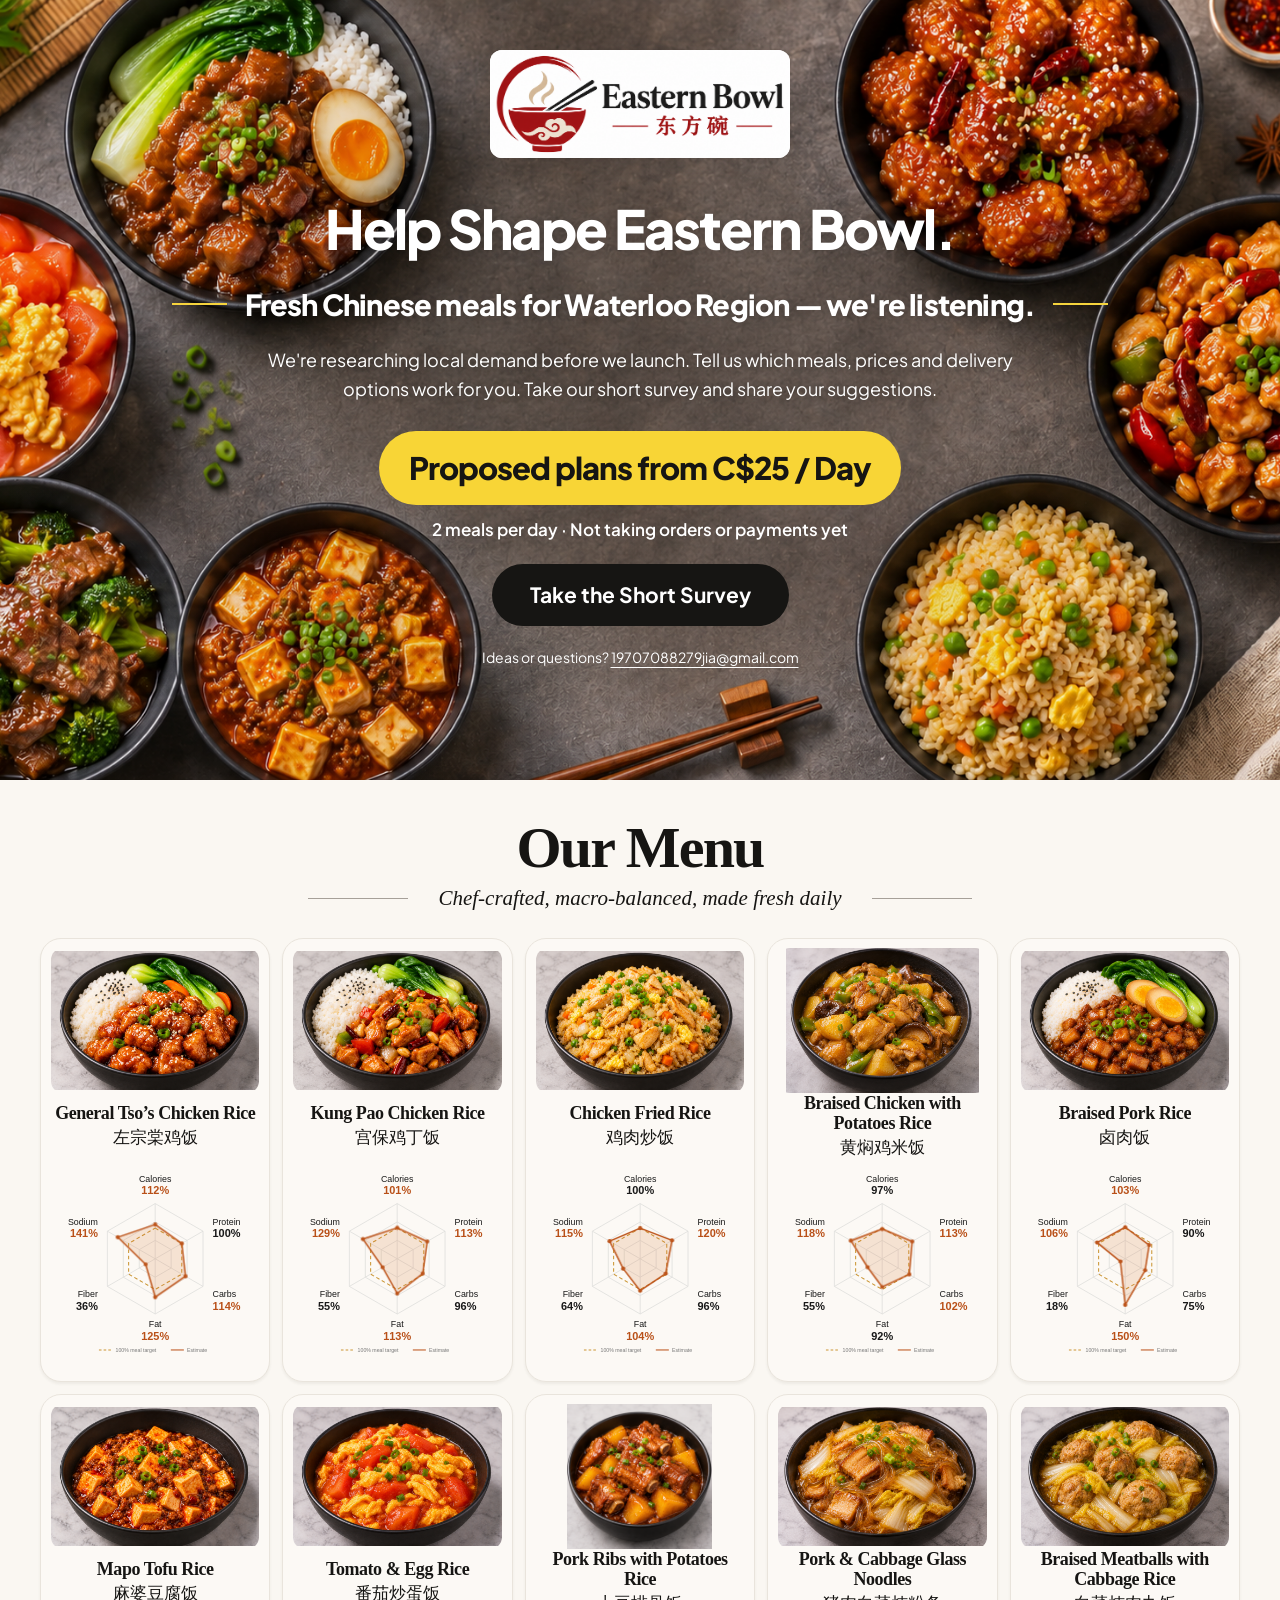
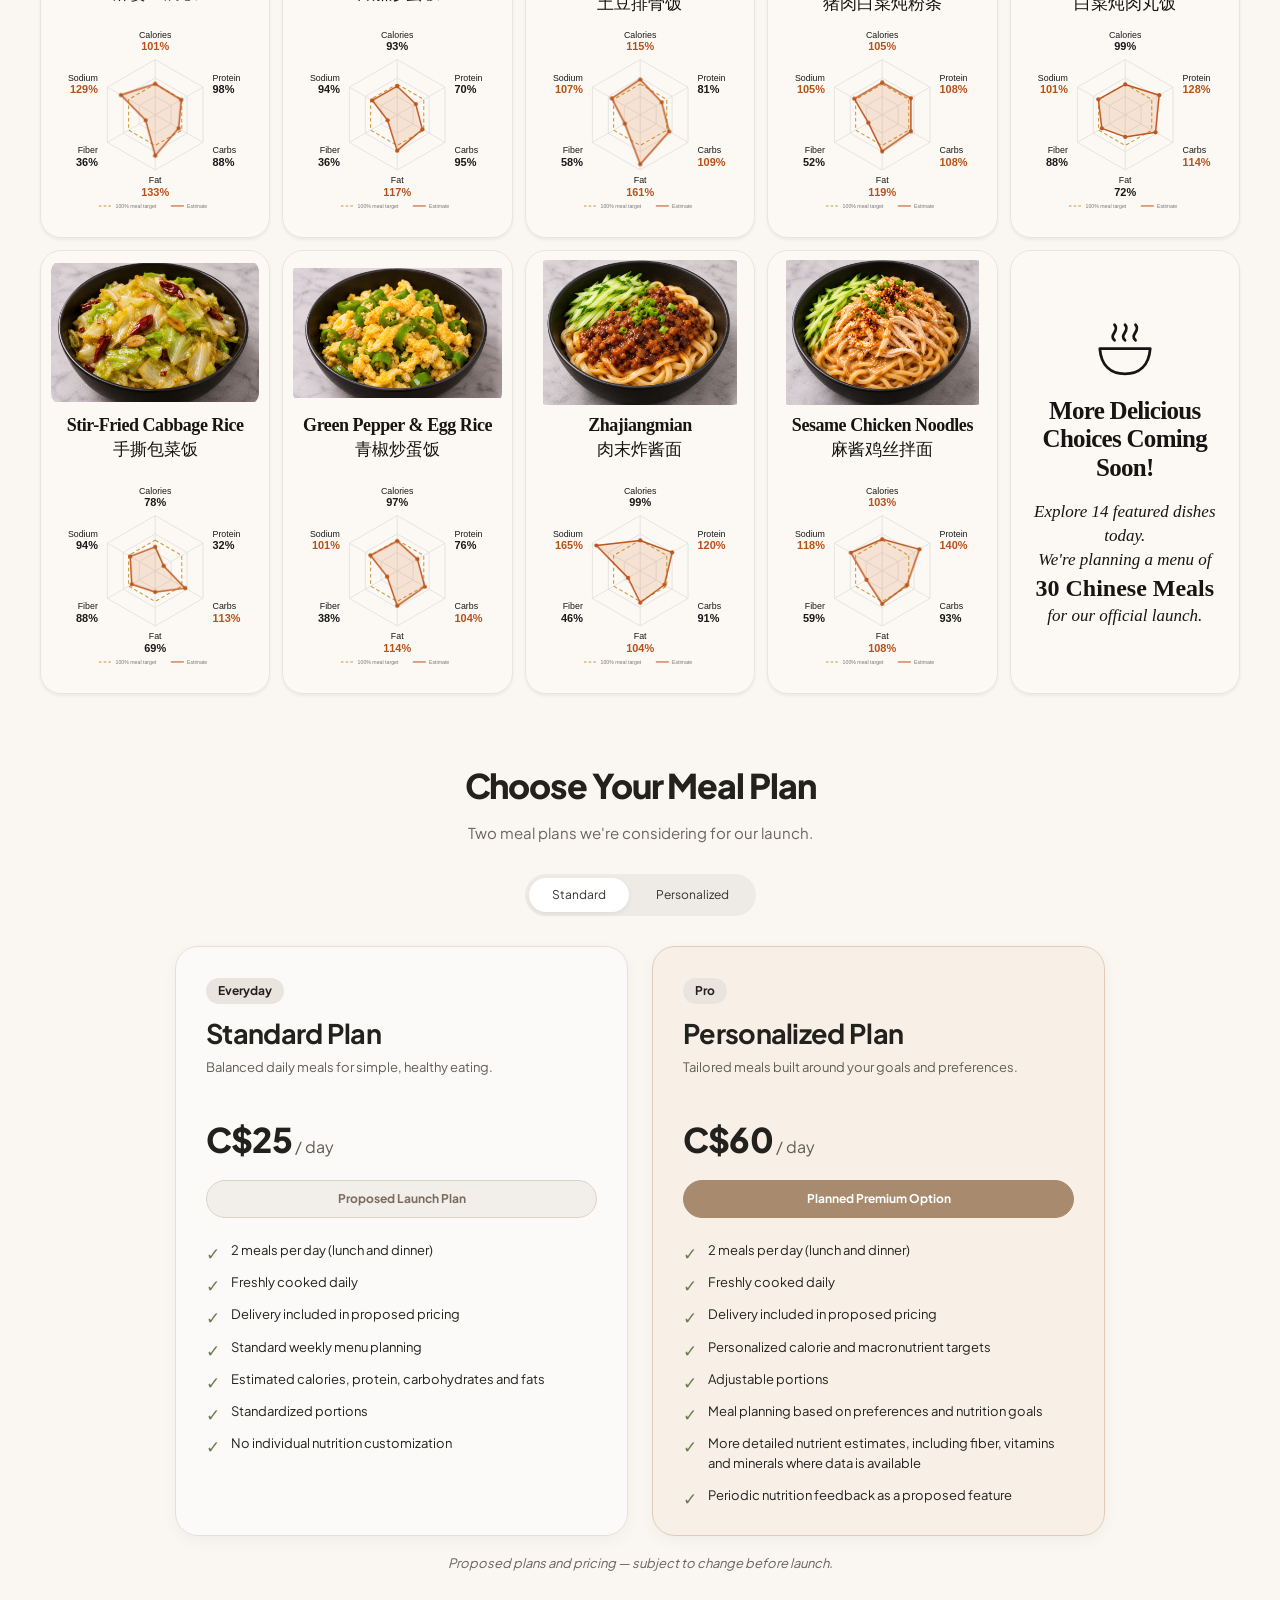
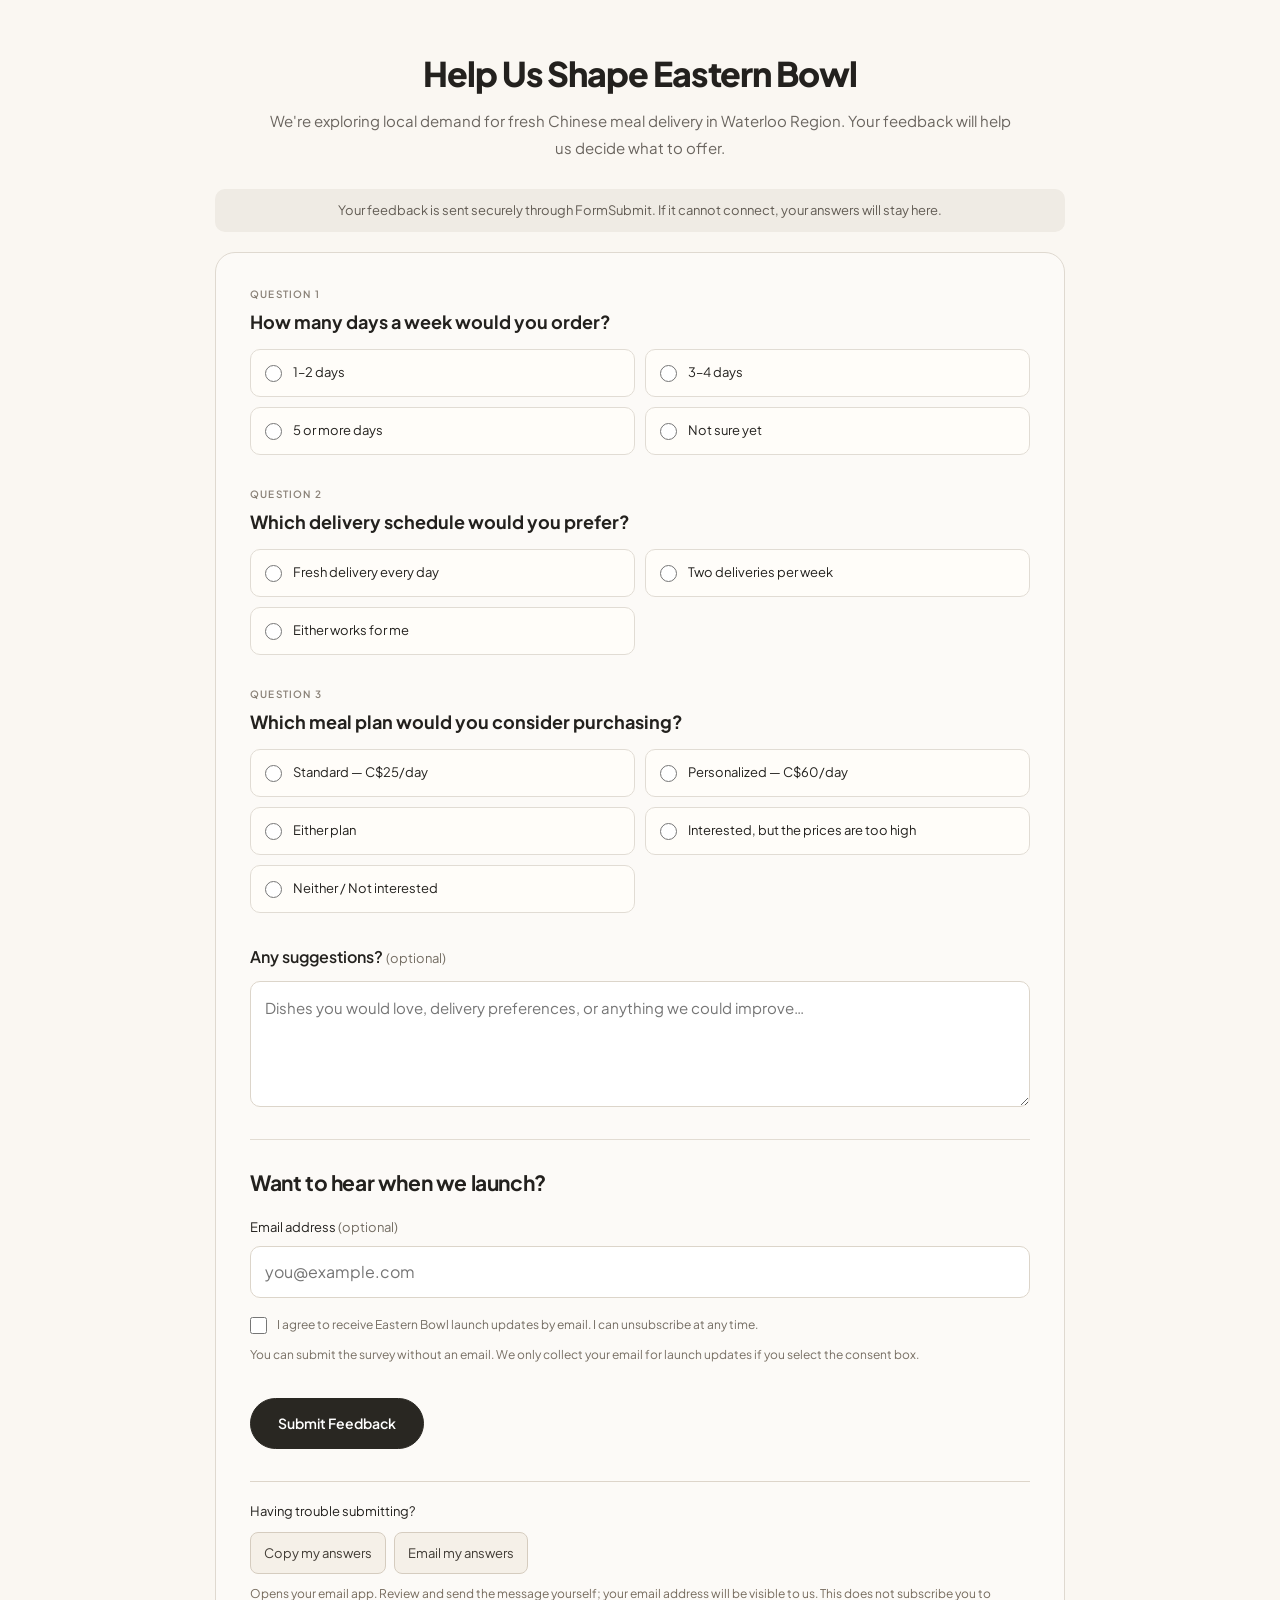
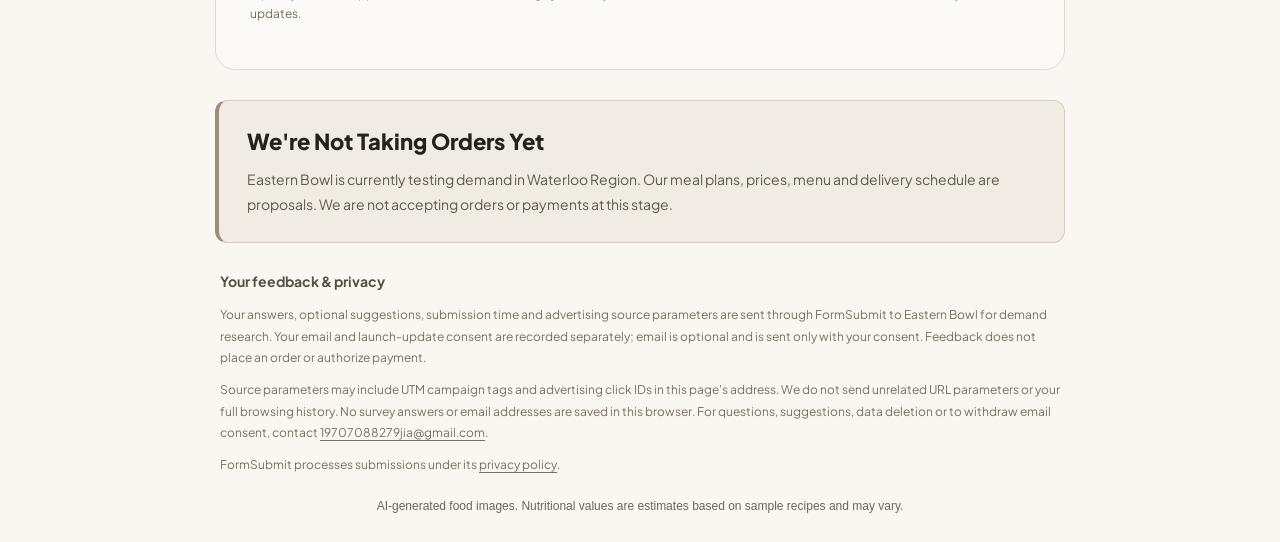
==== commit ed7faa95: "Fix survey timeout handling and correct feedback recipient" ====
--- a/index-en.html
+++ b/index-en.html
@@ -1,6 +1,6 @@
 <!doctype html>
-<html lang="en"><head><meta charset="UTF-8"><meta name="viewport" content="width=device-width,initial-scale=1"><meta name="theme-color" content="#faf7f2"><meta name="description" content="Explore 14 Eastern Bowl Chinese dishes with original six-dimensional nutrition charts."><title>Our Menu | Eastern Bowl 东方碗</title><link rel="stylesheet" href="styles.css"><link rel="stylesheet" href="menu-page.css"><link rel="stylesheet" href="hero-menu.css"><script src="site-config.js" defer></script><script src="hero-menu.js" defer></script><script src="menu-page.js" defer></script><link rel="stylesheet" href="launch-survey.css"><script src="feedback-config.js" defer></script><script src="launch-survey.js" defer></script></head>
-<body><section class="hero" id="home"><img id="hero-photo" class="hero-photo" src="assets/reference/eastern-bowl-hero.png" alt="Chinese dishes arranged around a stone tabletop" fetchpriority="high"><div class="hero-shade"></div><div class="hero-content"><div class="hero-logo"><img data-logo src="assets/reference/eastern-bowl-logo-original.png" alt="Eastern Bowl · 东方碗"></div><h1 data-hero-copy="title">Help Shape Eastern Bowl.</h1><p class="hero-subtitle" data-hero-copy="subtitle">Fresh Chinese meals for Waterloo Region — we're listening.</p><p class="hero-description" data-hero-copy="description">We're researching local demand before we launch. Tell us which meals, prices and delivery options work for you. Take our short survey and share your suggestions.</p><div class="hero-offer"><p class="hero-price" data-hero-copy="price">Proposed plans from C$25 / Day</p><p class="hero-delivery" data-hero-copy="delivery">2 meals per day · Not taking orders or payments yet</p></div><button class="button hero-button" type="button" id="join-waitlist" data-hero-copy="cta">Take the Short Survey</button><p class="hero-contact">Ideas or questions? <a href="mailto:19708088279jia@gmail.com">19708088279jia@gmail.com</a></p></div></section><main class="menu-page" id="menu"><header class="menu-heading"><h1>Our Menu</h1><p><span>Chef-crafted, macro-balanced, made fresh daily</span></p></header><section class="dish-grid" aria-label="Eastern Bowl featured dishes">
+<html lang="en"><head><meta charset="UTF-8"><meta name="viewport" content="width=device-width,initial-scale=1"><meta name="theme-color" content="#faf7f2"><meta name="description" content="Explore 14 Eastern Bowl Chinese dishes with original six-dimensional nutrition charts."><title>Our Menu | Eastern Bowl 东方碗</title><link rel="stylesheet" href="styles.css"><link rel="stylesheet" href="menu-page.css"><link rel="stylesheet" href="hero-menu.css"><script src="site-config.js" defer></script><script src="hero-menu.js" defer></script><script src="menu-page.js" defer></script><link rel="stylesheet" href="launch-survey.css?v=20261118-2"><script src="feedback-config.js?v=20261118-2" defer></script><script src="launch-survey.js?v=20261118-2" defer></script></head>
+<body><section class="hero" id="home"><img id="hero-photo" class="hero-photo" src="assets/reference/eastern-bowl-hero.png" alt="Chinese dishes arranged around a stone tabletop" fetchpriority="high"><div class="hero-shade"></div><div class="hero-content"><div class="hero-logo"><img data-logo src="assets/reference/eastern-bowl-logo-original.png" alt="Eastern Bowl · 东方碗"></div><h1 data-hero-copy="title">Help Shape Eastern Bowl.</h1><p class="hero-subtitle" data-hero-copy="subtitle">Fresh Chinese meals for Waterloo Region — we're listening.</p><p class="hero-description" data-hero-copy="description">We're researching local demand before we launch. Tell us which meals, prices and delivery options work for you. Take our short survey and share your suggestions.</p><div class="hero-offer"><p class="hero-price" data-hero-copy="price">Proposed plans from C$25 / Day</p><p class="hero-delivery" data-hero-copy="delivery">2 meals per day · Not taking orders or payments yet</p></div><button class="button hero-button" type="button" id="join-waitlist" data-hero-copy="cta">Take the Short Survey</button><p class="hero-contact">Ideas or questions? <a href="mailto:19707088279jia@gmail.com">19707088279jia@gmail.com</a></p></div></section><main class="menu-page" id="menu"><header class="menu-heading"><h1>Our Menu</h1><p><span>Chef-crafted, macro-balanced, made fresh daily</span></p></header><section class="dish-grid" aria-label="Eastern Bowl featured dishes">
 <article class="dish-card" aria-labelledby="dish-01" data-dish="01">
  <div class="food-frame"><img class="food-image" src="assets/menu/01/food.png" width="1536" height="1024" alt="左宗棠鸡饭 / General Tso’s Chicken Rice" decoding="async"></div>
  <header class="dish-title"><h2 id="dish-01">General Tso’s Chicken Rice</h2><p lang="zh-CN">左宗棠鸡饭</p></header>
@@ -72,4 +72,4 @@
  <a class="radar-frame" href="assets/menu/14/radar.png" target="_blank" rel="noopener" aria-label="View full-size nutrition chart for Sesame Chicken Noodles"><svg class="nutrition-radar" viewBox="0 0 400 350" role="img" aria-labelledby="radar-title-14" data-values="103,140,93,108,59,118"><title id="radar-title-14">Sesame Chicken Noodles: Calories 103%, Protein 140%, Carbs 93%, Fat 108%, Fiber 59%, Sodium 118%. Percent of single-meal target; outer grid 180%. Sodium target is an upper limit. Open original PNG for source details.</title><g class="radar-grid" fill="none" stroke="#dededc" stroke-width="1.5"><polygon points="200.000,129.667 230.600,147.333 230.600,182.667 200.000,200.333 169.400,182.667 169.400,147.333"/><polygon points="200.000,94.333 261.199,129.667 261.199,200.333 200.000,235.667 138.801,200.333 138.801,129.667"/><polygon points="200.000,59.000 291.799,112.000 291.799,218.000 200.000,271.000 108.201,218.000 108.201,112.000"/><path d="M 200 165 L 200.000 59.000"/><path d="M 200 165 L 291.799 112.000"/><path d="M 200 165 L 291.799 218.000"/><path d="M 200 165 L 200.000 271.000"/><path d="M 200 165 L 108.201 218.000"/><path d="M 200 165 L 108.201 112.000"/></g><polygon class="radar-target" points="200.000,106.111 250.999,135.556 250.999,194.444 200.000,223.889 149.001,194.444 149.001,135.556" fill="none" stroke="#cb9635" stroke-width="2" stroke-dasharray="7 5"/><g class="radar-data"><polygon points="200.000,104.344 271.399,123.778 247.429,192.383 200.000,228.600 169.910,182.372 139.821,130.256" fill="#d77b39" fill-opacity=".18" stroke="#bd551c" stroke-width="2.8" stroke-linejoin="round"/><circle cx="200.000" cy="104.344" r="4" fill="#bd551c"/><circle cx="271.399" cy="123.778" r="4" fill="#bd551c"/><circle cx="247.429" cy="192.383" r="4" fill="#bd551c"/><circle cx="200.000" cy="228.600" r="4" fill="#bd551c"/><circle cx="169.910" cy="182.372" r="4" fill="#bd551c"/><circle cx="139.821" cy="130.256" r="4" fill="#bd551c"/></g><g class="radar-labels" fill="#191919" font-family="Arial,sans-serif"><text x="200" y="17" text-anchor="middle" font-size="17">Calories</text><text x="200" y="41" text-anchor="middle" font-size="21" font-weight="700" fill="#b95018">103%</text><text x="310" y="100" text-anchor="start" font-size="17">Protein</text><text x="310" y="124" text-anchor="start" font-size="21" font-weight="700" fill="#b95018">140%</text><text x="310" y="239" text-anchor="start" font-size="17">Carbs</text><text x="310" y="263" text-anchor="start" font-size="21" font-weight="700" fill="#191919">93%</text><text x="200" y="296" text-anchor="middle" font-size="17">Fat</text><text x="200" y="320" text-anchor="middle" font-size="21" font-weight="700" fill="#b95018">108%</text><text x="90" y="239" text-anchor="end" font-size="17">Fiber</text><text x="90" y="263" text-anchor="end" font-size="21" font-weight="700" fill="#191919">59%</text><text x="90" y="100" text-anchor="end" font-size="17">Sodium</text><text x="90" y="124" text-anchor="end" font-size="21" font-weight="700" fill="#b95018">118%</text></g><g class="radar-legend" font-family="Arial,sans-serif" font-size="10" fill="#777"><path d="M 92 340 H 118" stroke="#cb9635" stroke-width="2" stroke-dasharray="5 4"/><text x="124" y="343">100% meal target</text><path d="M 230 340 H 255" stroke="#bd551c" stroke-width="2"/><text x="261" y="343">Estimate</text></g></svg></a>
 </article>
 <article class="dish-card coming-soon" aria-labelledby="coming-soon-title"><svg class="bowl-icon" viewBox="0 0 100 90" fill="none" aria-hidden="true"><path d="M14 43h72c-2 25-16 36-36 36S16 68 14 43Z" stroke="currentColor" stroke-width="4" stroke-linejoin="round"/><path d="M35 31c-9-8 8-13 0-22M50 31c-9-8 8-13 0-22M65 31c-9-8 8-13 0-22" stroke="currentColor" stroke-width="4" stroke-linecap="round"/></svg><h2 id="coming-soon-title">More Delicious<br>Choices Coming Soon!</h2><p>Explore 14 featured dishes today.<br>We're planning a menu of<br><strong>30 Chinese Meals</strong><br>for our official launch.</p></article></section><section class="launch-section plans-section-new" id="meal-plans" aria-labelledby="plans-title"><header class="launch-heading"><h2 id="plans-title">Choose Your Meal Plan</h2><p>Two meal plans we're considering for our launch.</p></header><div class="plan-jump" aria-label="Explore proposed plans"><a href="#standard-plan">Standard</a><a href="#personalized-plan">Personalized</a></div><div class="plan-cards"><article class="meal-plan-card standard" id="standard-plan"><span class="plan-tag">Everyday</span><h3>Standard Plan</h3><p class="plan-description">Balanced daily meals for simple, healthy eating.</p><p class="card-price">C$25<span> / day</span></p><p class="plan-status">Proposed Launch Plan</p><ul><li>2 meals per day (lunch and dinner)</li><li>Freshly cooked daily</li><li>Delivery included in proposed pricing</li><li>Standard weekly menu planning</li><li>Estimated calories, protein, carbohydrates and fats</li><li>Standardized portions</li><li>No individual nutrition customization</li></ul></article><article class="meal-plan-card personalized" id="personalized-plan"><span class="plan-tag">Pro</span><h3>Personalized Plan</h3><p class="plan-description">Tailored meals built around your goals and preferences.</p><p class="card-price">C$60<span> / day</span></p><p class="plan-status">Planned Premium Option</p><ul><li>2 meals per day (lunch and dinner)</li><li>Freshly cooked daily</li><li>Delivery included in proposed pricing</li><li>Personalized calorie and macronutrient targets</li><li>Adjustable portions</li><li>Meal planning based on preferences and nutrition goals</li><li>More detailed nutrient estimates, including fiber, vitamins and minerals where data is available</li><li>Periodic nutrition feedback as a proposed feature</li></ul></article></div><p class="pricing-caveat">Proposed plans and pricing — subject to change before launch.</p></section>
-<section class="launch-section survey-section" id="feedback" aria-labelledby="feedback-title"><header class="launch-heading"><h2 id="feedback-title">Help Us Shape Eastern Bowl</h2><p>We're exploring local demand for fresh Chinese meal delivery in Waterloo Region. Your feedback will help us decide what to offer.</p></header><p class="survey-availability" id="survey-availability" role="status">Submitting opens FormSubmit for verification and confirmation. You do not need to provide an email to share feedback.</p><form id="feedback-form" method="post" aria-describedby="survey-privacy"><fieldset><legend><span class="question-number">Question 1</span>How many days a week would you order?</legend><div class="survey-options"><label class="survey-option"><input type="radio" name="order_days" value="1-2" required><span>1–2 days</span></label><label class="survey-option"><input type="radio" name="order_days" value="3-4" required><span>3–4 days</span></label><label class="survey-option"><input type="radio" name="order_days" value="5-plus" required><span>5 or more days</span></label><label class="survey-option"><input type="radio" name="order_days" value="unsure" required><span>Not sure yet</span></label></div></fieldset><fieldset><legend><span class="question-number">Question 2</span>Which delivery schedule would you prefer?</legend><div class="survey-options"><label class="survey-option"><input type="radio" name="delivery_schedule" value="daily" required><span>Fresh delivery every day</span></label><label class="survey-option"><input type="radio" name="delivery_schedule" value="twice-weekly" required><span>Two deliveries per week</span></label><label class="survey-option"><input type="radio" name="delivery_schedule" value="either" required><span>Either works for me</span></label></div></fieldset><fieldset><legend><span class="question-number">Question 3</span>Which meal plan would you consider purchasing?</legend><div class="survey-options"><label class="survey-option"><input type="radio" name="meal_plan" value="standard" required><span>Standard — C$25/day</span></label><label class="survey-option"><input type="radio" name="meal_plan" value="personalized" required><span>Personalized — C$60/day</span></label><label class="survey-option"><input type="radio" name="meal_plan" value="either" required><span>Either plan</span></label><label class="survey-option"><input type="radio" name="meal_plan" value="too-expensive" required><span>Interested, but the prices are too high</span></label><label class="survey-option"><input type="radio" name="meal_plan" value="neither" required><span>Neither / Not interested</span></label></div></fieldset><div class="suggestions"><label for="feedback-suggestions">Any suggestions? <span>(optional)</span></label><textarea id="feedback-suggestions" name="suggestions" maxlength="2000" rows="4" placeholder="Dishes you would love, delivery preferences, or anything we could improve…"></textarea></div><section class="email-signup" id="launch-updates" aria-labelledby="signup-title"><h3 id="signup-title">Want to hear when we launch?</h3><label for="feedback-email">Email address <span>(optional)</span></label><input id="feedback-email" type="email" name="email" autocomplete="email" maxlength="254" placeholder="you@example.com" aria-describedby="email-help"><label class="email-consent"><input type="checkbox" id="email-consent" name="email_consent"><span>I agree to receive Eastern Bowl launch updates by email. I can unsubscribe at any time.</span></label><p id="email-help">You can submit the survey without an email. We only collect your email for launch updates if you select the consent box.</p></section><div class="survey-honeypot" aria-hidden="true"><label for="survey-website">Leave this field empty</label><input id="survey-website" name="_gotcha" type="text" tabindex="-1" autocomplete="off"></div><button class="feedback-submit" type="submit" disabled>Submit Feedback</button><p id="feedback-status" role="status" aria-live="polite" tabindex="-1"></p><noscript>JavaScript is required to submit this survey. No answers have been sent.</noscript></form><aside class="demand-notice" aria-labelledby="demand-title"><h3 id="demand-title">We're Not Taking Orders Yet</h3><p>Eastern Bowl is currently testing demand in Waterloo Region. Our meal plans, prices, menu and delivery schedule are proposals. We are not accepting orders or payments at this stage.</p></aside><section class="survey-privacy" id="survey-privacy" aria-labelledby="privacy-title"><h3 id="privacy-title">Your feedback &amp; privacy</h3><p>Your answers, optional suggestions, submission time and advertising source parameters are sent through FormSubmit to Eastern Bowl for demand research. Your email and launch-update consent are recorded separately; email is optional and is sent only with your consent. Feedback does not place an order or authorize payment.</p><p>Source parameters may include UTM campaign tags and advertising click IDs in this page's address. We do not send unrelated URL parameters or your full browsing history. No survey answers or email addresses are saved in this browser. For questions, suggestions, data deletion or to withdraw email consent, contact <a href="mailto:19708088279jia@gmail.com">19708088279jia@gmail.com</a>.</p><p>FormSubmit processes submissions under its <a href="https://formsubmit.co/privacy.pdf" target="_blank" rel="noopener">privacy policy</a>.</p></section></section><footer class="menu-disclaimer">AI-generated food images. Nutritional values are estimates based on sample recipes and may vary.</footer></main></body></html>+<section class="launch-section survey-section" id="feedback" aria-labelledby="feedback-title"><header class="launch-heading"><h2 id="feedback-title">Help Us Shape Eastern Bowl</h2><p>We're exploring local demand for fresh Chinese meal delivery in Waterloo Region. Your feedback will help us decide what to offer.</p></header><p class="survey-availability" id="survey-availability" role="status">Your feedback is sent through FormSubmit. If it cannot connect, your answers will stay here.</p><form id="feedback-form" method="post" aria-describedby="survey-privacy"><fieldset><legend><span class="question-number">Question 1</span>How many days a week would you order?</legend><div class="survey-options"><label class="survey-option"><input type="radio" name="order_days" value="1-2" required><span>1–2 days</span></label><label class="survey-option"><input type="radio" name="order_days" value="3-4" required><span>3–4 days</span></label><label class="survey-option"><input type="radio" name="order_days" value="5-plus" required><span>5 or more days</span></label><label class="survey-option"><input type="radio" name="order_days" value="unsure" required><span>Not sure yet</span></label></div></fieldset><fieldset><legend><span class="question-number">Question 2</span>Which delivery schedule would you prefer?</legend><div class="survey-options"><label class="survey-option"><input type="radio" name="delivery_schedule" value="daily" required><span>Fresh delivery every day</span></label><label class="survey-option"><input type="radio" name="delivery_schedule" value="twice-weekly" required><span>Two deliveries per week</span></label><label class="survey-option"><input type="radio" name="delivery_schedule" value="either" required><span>Either works for me</span></label></div></fieldset><fieldset><legend><span class="question-number">Question 3</span>Which meal plan would you consider purchasing?</legend><div class="survey-options"><label class="survey-option"><input type="radio" name="meal_plan" value="standard" required><span>Standard — C$25/day</span></label><label class="survey-option"><input type="radio" name="meal_plan" value="personalized" required><span>Personalized — C$60/day</span></label><label class="survey-option"><input type="radio" name="meal_plan" value="either" required><span>Either plan</span></label><label class="survey-option"><input type="radio" name="meal_plan" value="too-expensive" required><span>Interested, but the prices are too high</span></label><label class="survey-option"><input type="radio" name="meal_plan" value="neither" required><span>Neither / Not interested</span></label></div></fieldset><div class="suggestions"><label for="feedback-suggestions">Any suggestions? <span>(optional)</span></label><textarea id="feedback-suggestions" name="suggestions" maxlength="2000" rows="4" placeholder="Dishes you would love, delivery preferences, or anything we could improve…"></textarea></div><section class="email-signup" id="launch-updates" aria-labelledby="signup-title"><h3 id="signup-title">Want to hear when we launch?</h3><label for="feedback-email">Email address <span>(optional)</span></label><input id="feedback-email" type="email" name="email" autocomplete="email" maxlength="254" placeholder="you@example.com" aria-describedby="email-help"><label class="email-consent"><input type="checkbox" id="email-consent" name="email_consent"><span>I agree to receive Eastern Bowl launch updates by email. I can unsubscribe at any time.</span></label><p id="email-help">You can submit the survey without an email. We only collect your email for launch updates if you select the consent box.</p></section><div class="survey-honeypot" aria-hidden="true"><label for="survey-website">Leave this field empty</label><input id="survey-website" name="_gotcha" type="text" tabindex="-1" autocomplete="off"></div><button class="feedback-submit" type="submit" disabled>Submit Feedback</button><p id="feedback-status" role="status" aria-live="polite" tabindex="-1"></p><noscript>JavaScript is required to submit this survey. No answers have been sent.</noscript></form><aside class="demand-notice" aria-labelledby="demand-title"><h3 id="demand-title">We're Not Taking Orders Yet</h3><p>Eastern Bowl is currently testing demand in Waterloo Region. Our meal plans, prices, menu and delivery schedule are proposals. We are not accepting orders or payments at this stage.</p></aside><section class="survey-privacy" id="survey-privacy" aria-labelledby="privacy-title"><h3 id="privacy-title">Your feedback &amp; privacy</h3><p>Your answers, optional suggestions, submission time and advertising source parameters are sent through FormSubmit to Eastern Bowl for demand research. Your email and launch-update consent are recorded separately; email is optional and is sent only with your consent. Feedback does not place an order or authorize payment.</p><p>Source parameters may include UTM campaign tags and advertising click IDs in this page's address. We do not send unrelated URL parameters or your full browsing history. No survey answers or email addresses are saved in this browser. For questions, suggestions, data deletion or to withdraw email consent, contact <a href="mailto:19707088279jia@gmail.com">19707088279jia@gmail.com</a>.</p><p>FormSubmit processes submissions under its <a href="https://formsubmit.co/privacy.pdf" target="_blank" rel="noopener">privacy policy</a>.</p></section></section><footer class="menu-disclaimer">AI-generated food images. Nutritional values are estimates based on sample recipes and may vary.</footer></main></body></html>
--- a/launch-survey.css
+++ b/launch-survey.css
@@ -30,3 +30,5 @@
 /* Proposed plan cards, matching the approved warm neutral reference. */
 .plans-section-new{max-width:930px}.plan-jump{display:flex;justify-content:center;background:#eeeae5;border-radius:30px;padding:4px;width:max-content;margin:0 auto 30px;gap:4px}.plan-jump a{font-size:12px;padding:8px 23px;border-radius:25px;color:#36322e;text-decoration:none}.plan-jump a:first-child{background:white;box-shadow:0 2px 5px #30261a12}.plan-jump a:hover{background:#fff9f2}.plan-cards{display:grid;grid-template-columns:1fr 1fr;gap:24px}.meal-plan-card{border:1px solid #e5dfd9;border-radius:23px;background:#fcfaf8;padding:30px;box-shadow:0 5px 14px #45392b0d;scroll-margin-top:24px}.meal-plan-card.personalized{background:#f8f0e6;border-color:#deccb7}.plan-tag{display:inline-block;background:#eae4de;border-radius:20px;padding:4px 12px;font-size:12px;font-weight:650}.meal-plan-card h3{font-size:27px;line-height:1.3;letter-spacing:-.7px;margin:12px 0 6px}.plan-description{font-size:13px;line-height:1.6;color:#635d56;margin:0;min-height:42px}.card-price{font-size:34px;font-weight:800;letter-spacing:-.8px;margin:15px 0}.card-price span{font-size:16px;font-weight:400;letter-spacing:0;color:#645d56}.plan-status{text-align:center;border:1px solid #ded3c7;background:#f2eeea;border-radius:30px;font-size:12px;font-weight:650;padding:9px 10px;color:#7b6c5d;margin:0 0 22px}.personalized .plan-status{background:#a88b6e;border-color:#a88b6e;color:#fff}.meal-plan-card ul{list-style:none;padding:0;margin:0;display:grid;gap:12px}.meal-plan-card li{font-size:13px;line-height:1.55;padding-left:25px;position:relative}.meal-plan-card li:before{content:'✓';color:#697c50;position:absolute;left:0;top:0;font-size:17px}.hero-contact{font-size:14px;line-height:1.7;margin:20px 0 0;color:white;overflow-wrap:anywhere}.hero-contact a{color:inherit;text-decoration:underline;text-underline-offset:4px}.suggestions label{display:block;font-size:16px;font-weight:600;margin-bottom:12px}.suggestions label span{font-size:13px;font-weight:400;color:#746d63}.suggestions textarea{display:block;width:100%;resize:vertical;border:1px solid #dcd5ca;background:white;border-radius:10px;padding:14px;font:inherit;font-size:15px;line-height:1.6}.hero-content{padding-bottom:30px}.survey-privacy{overflow-wrap:anywhere}
 @media(max-width:700px){.plan-cards{grid-template-columns:1fr;gap:20px}.meal-plan-card{padding:25px}.plan-description{min-height:0}.hero-contact{font-size:12px}.meal-plan-card h3{font-size:26px}}
+
+.feedback-backup{border-top:1px solid #ddd5ca;padding-top:18px;font-size:13px;line-height:1.7;overflow-wrap:anywhere}.feedback-backup p{margin:0 0 10px}.feedback-backup button,.feedback-backup a{display:inline-block;border:1px solid #d5ccbf;border-radius:8px;padding:9px 13px;background:#f5f0e8;color:#403b34;font:inherit;cursor:pointer;text-decoration:none;margin:0 6px 10px 0}.feedback-backup .backup-help{font-size:12px;color:#766b5d}.feedback-backup textarea{width:100%;min-height:180px;font:inherit}
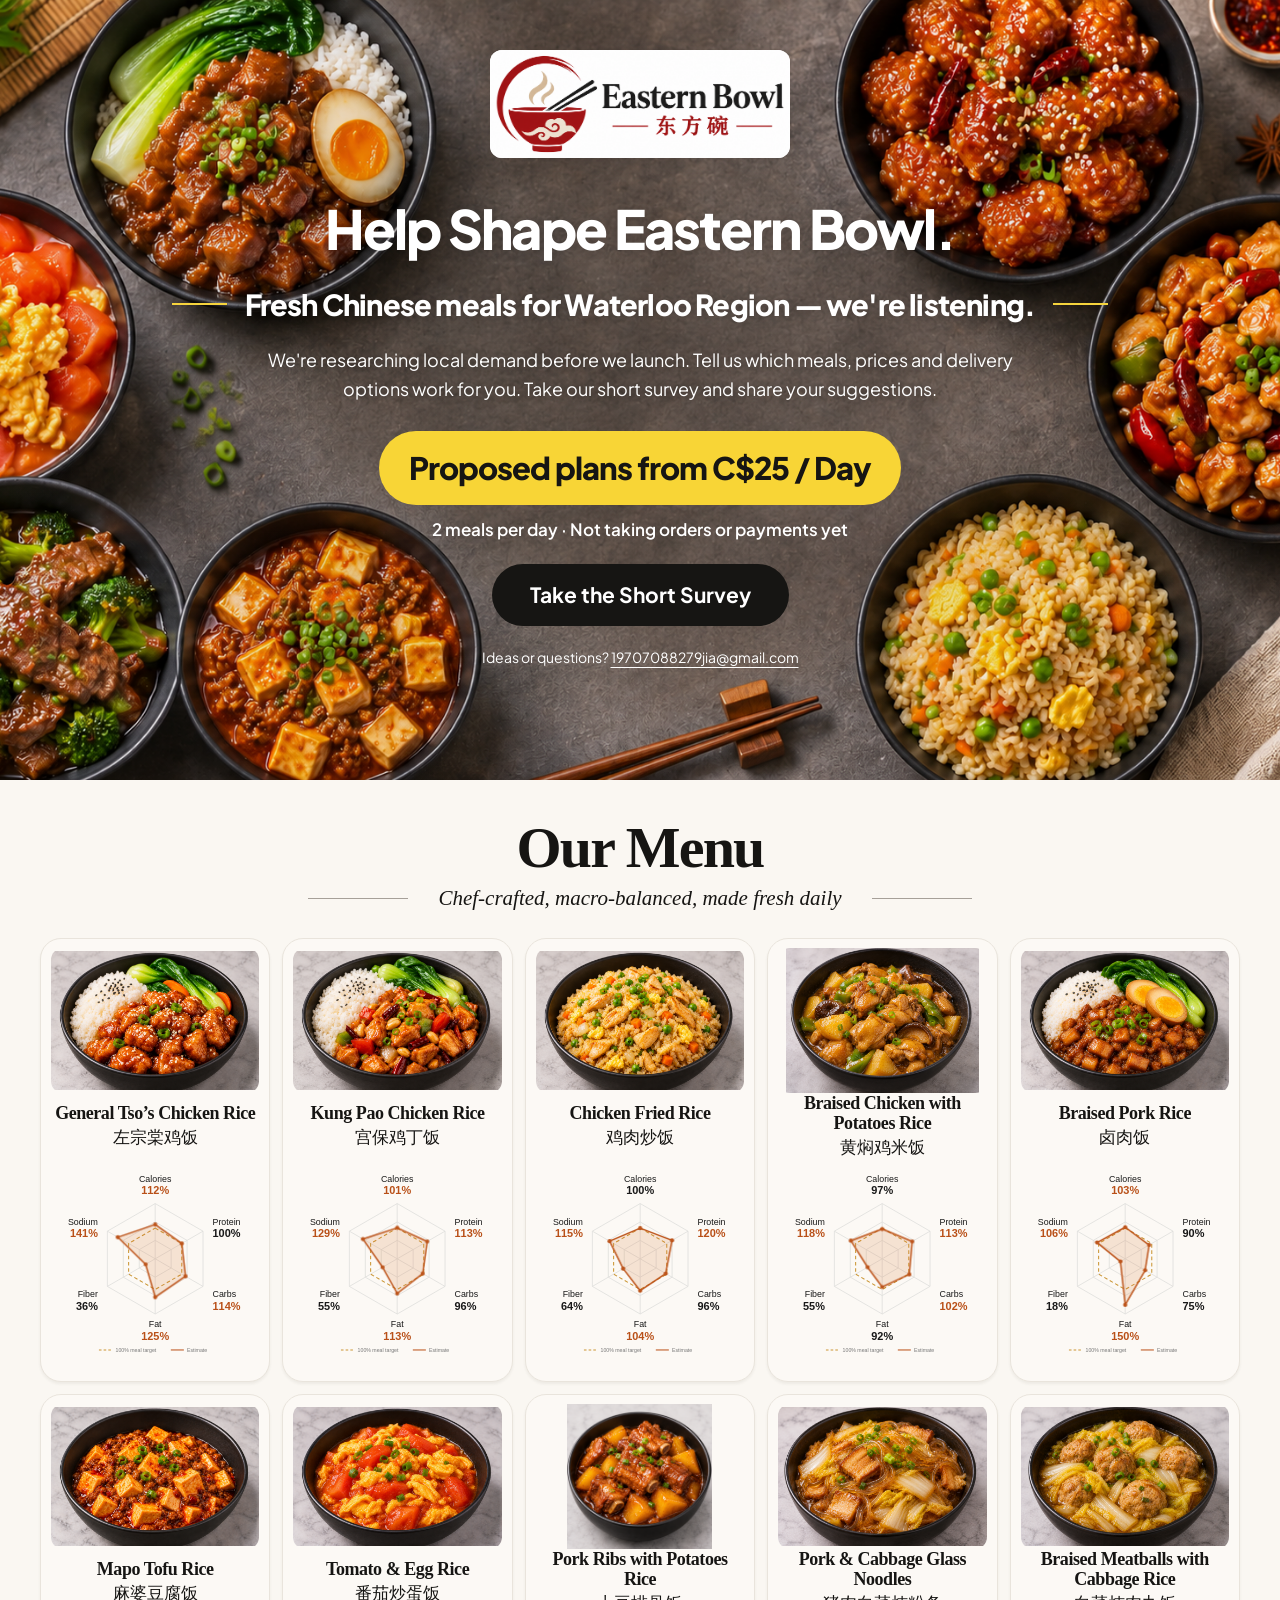
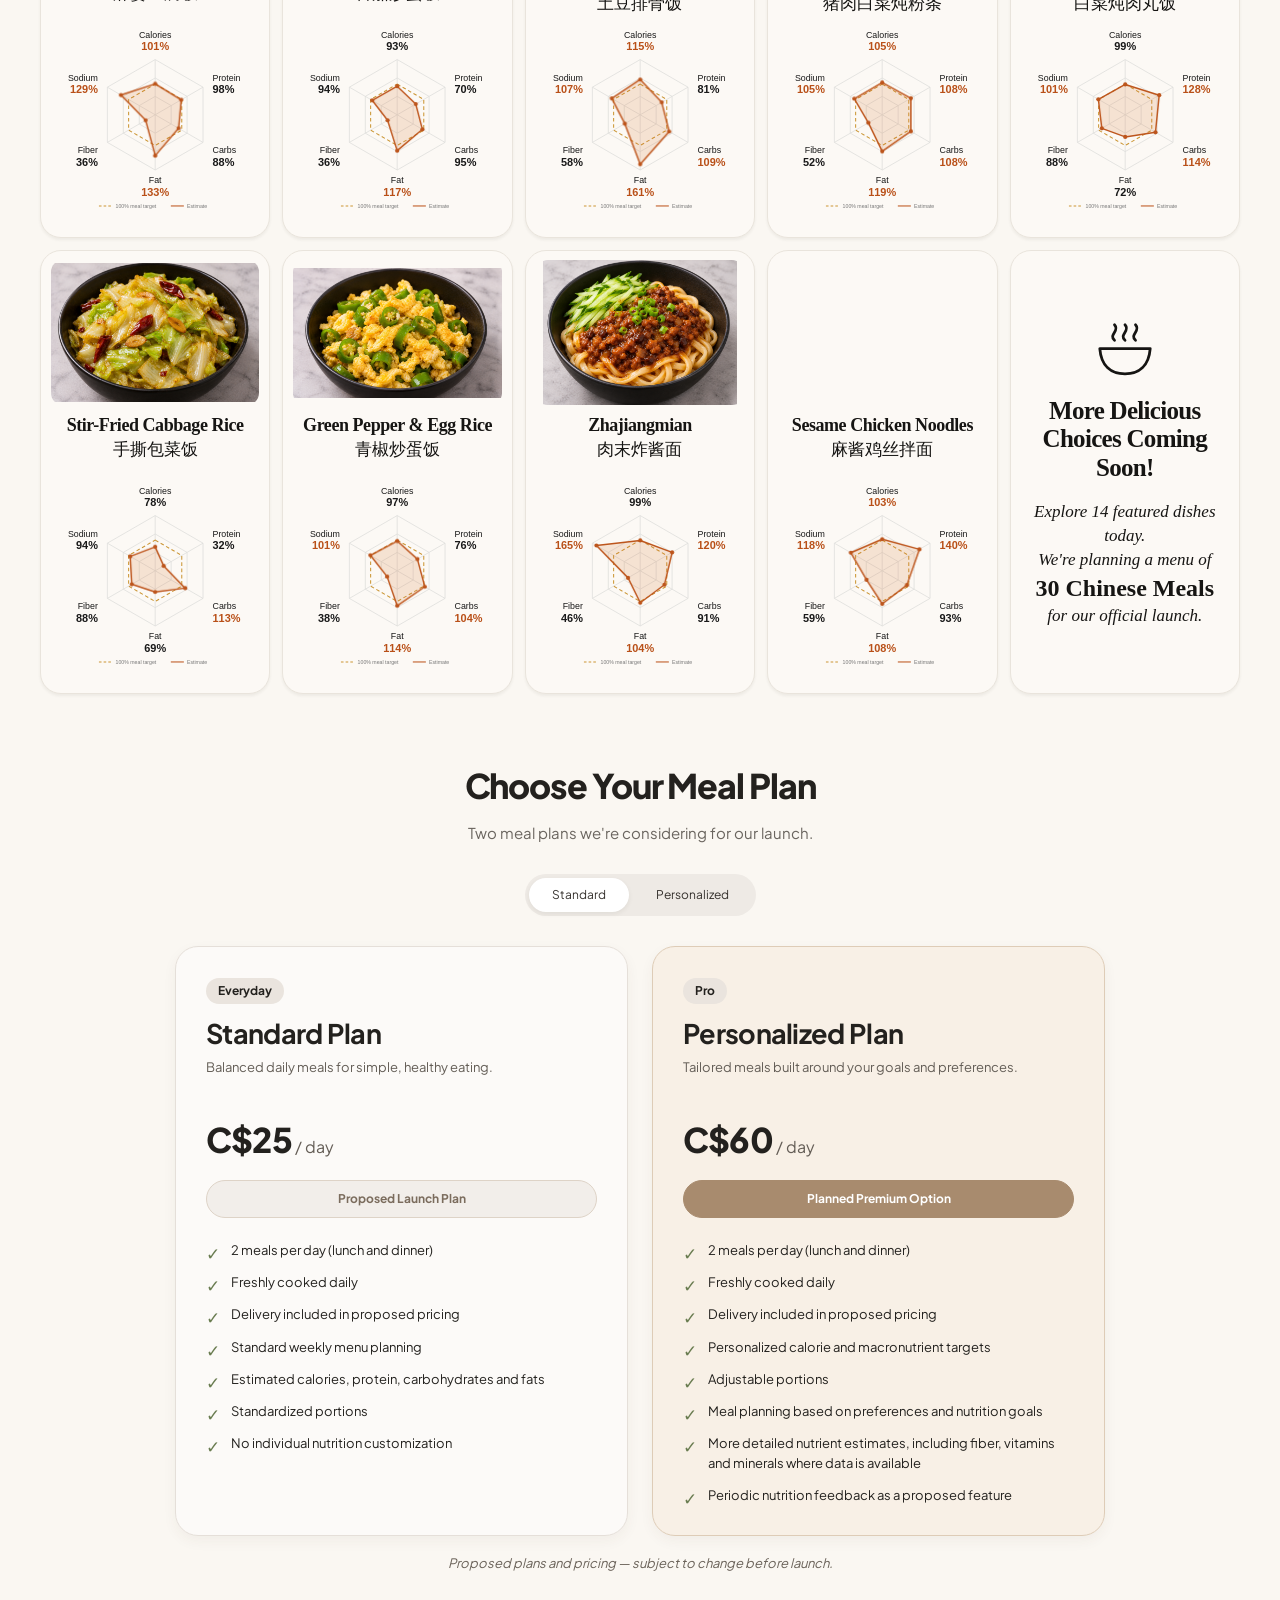
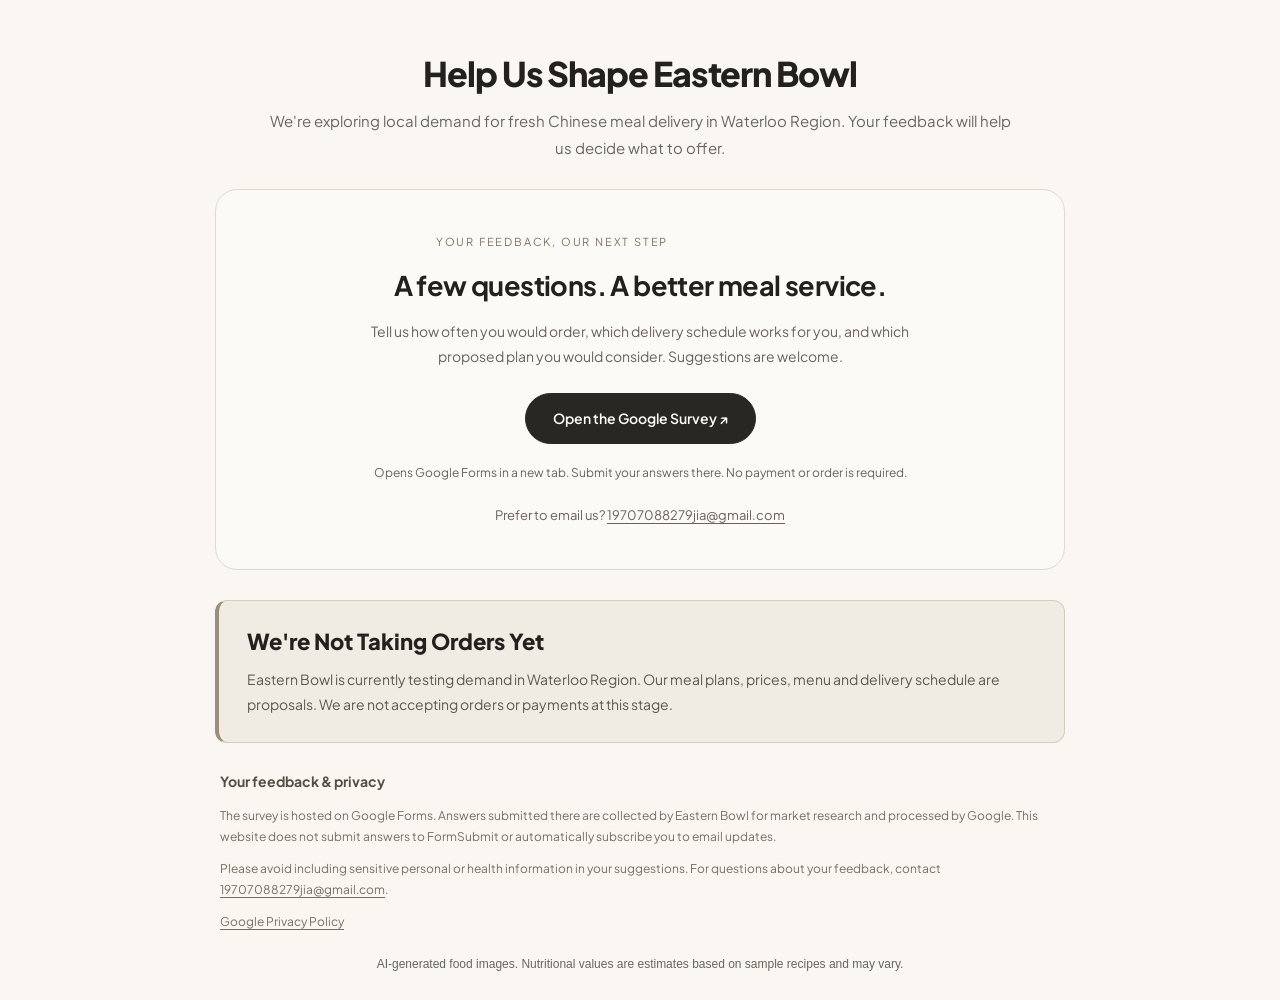
==== commit a9e6354f: "Replace FormSubmit survey with published Google Forms entry" ====
--- a/index-en.html
+++ b/index-en.html
@@ -1,6 +1,6 @@
 <!doctype html>
-<html lang="en"><head><meta charset="UTF-8"><meta name="viewport" content="width=device-width,initial-scale=1"><meta name="theme-color" content="#faf7f2"><meta name="description" content="Explore 14 Eastern Bowl Chinese dishes with original six-dimensional nutrition charts."><title>Our Menu | Eastern Bowl 东方碗</title><link rel="stylesheet" href="styles.css"><link rel="stylesheet" href="menu-page.css"><link rel="stylesheet" href="hero-menu.css"><script src="site-config.js" defer></script><script src="hero-menu.js" defer></script><script src="menu-page.js" defer></script><link rel="stylesheet" href="launch-survey.css?v=20261118-2"><script src="feedback-config.js?v=20261118-2" defer></script><script src="launch-survey.js?v=20261118-2" defer></script></head>
-<body><section class="hero" id="home"><img id="hero-photo" class="hero-photo" src="assets/reference/eastern-bowl-hero.png" alt="Chinese dishes arranged around a stone tabletop" fetchpriority="high"><div class="hero-shade"></div><div class="hero-content"><div class="hero-logo"><img data-logo src="assets/reference/eastern-bowl-logo-original.png" alt="Eastern Bowl · 东方碗"></div><h1 data-hero-copy="title">Help Shape Eastern Bowl.</h1><p class="hero-subtitle" data-hero-copy="subtitle">Fresh Chinese meals for Waterloo Region — we're listening.</p><p class="hero-description" data-hero-copy="description">We're researching local demand before we launch. Tell us which meals, prices and delivery options work for you. Take our short survey and share your suggestions.</p><div class="hero-offer"><p class="hero-price" data-hero-copy="price">Proposed plans from C$25 / Day</p><p class="hero-delivery" data-hero-copy="delivery">2 meals per day · Not taking orders or payments yet</p></div><button class="button hero-button" type="button" id="join-waitlist" data-hero-copy="cta">Take the Short Survey</button><p class="hero-contact">Ideas or questions? <a href="mailto:19707088279jia@gmail.com">19707088279jia@gmail.com</a></p></div></section><main class="menu-page" id="menu"><header class="menu-heading"><h1>Our Menu</h1><p><span>Chef-crafted, macro-balanced, made fresh daily</span></p></header><section class="dish-grid" aria-label="Eastern Bowl featured dishes">
+<html lang="en"><head><meta charset="UTF-8"><meta name="viewport" content="width=device-width,initial-scale=1"><meta name="theme-color" content="#faf7f2"><meta name="description" content="Explore 14 Eastern Bowl Chinese dishes with original six-dimensional nutrition charts."><title>Our Menu | Eastern Bowl 东方碗</title><link rel="stylesheet" href="styles.css"><link rel="stylesheet" href="menu-page.css"><link rel="stylesheet" href="hero-menu.css"><script src="site-config.js" defer></script><script src="hero-menu.js?v=google-survey-1" defer></script><script src="menu-page.js" defer></script><link rel="stylesheet" href="launch-survey.css?v=google-survey-1"></head>
+<body><section class="hero" id="home"><img id="hero-photo" class="hero-photo" src="assets/reference/eastern-bowl-hero.png" alt="Chinese dishes arranged around a stone tabletop" fetchpriority="high"><div class="hero-shade"></div><div class="hero-content"><div class="hero-logo"><img data-logo src="assets/reference/eastern-bowl-logo-original.png" alt="Eastern Bowl · 东方碗"></div><h1 data-hero-copy="title">Help Shape Eastern Bowl.</h1><p class="hero-subtitle" data-hero-copy="subtitle">Fresh Chinese meals for Waterloo Region — we're listening.</p><p class="hero-description" data-hero-copy="description">We're researching local demand before we launch. Tell us which meals, prices and delivery options work for you. Take our short survey and share your suggestions.</p><div class="hero-offer"><p class="hero-price" data-hero-copy="price">Proposed plans from C$25 / Day</p><p class="hero-delivery" data-hero-copy="delivery">2 meals per day · Not taking orders or payments yet</p></div><a class="button hero-button" id="join-waitlist" data-hero-copy="cta" href="https://docs.google.com/forms/d/e/1FAIpQLSf-hZORTwn1zD93jgFlsPuL0SmMyKl4eqZXEYbh0mqdc_8-6g/viewform" target="_blank" rel="noopener" aria-describedby="survey-new-tab">Take the Short Survey</a><span id="survey-new-tab" class="visually-hidden">Opens Google Forms in a new tab</span><p class="hero-contact">Ideas or questions? <a href="mailto:19707088279jia@gmail.com">19707088279jia@gmail.com</a></p></div></section><main class="menu-page" id="menu"><header class="menu-heading"><h1>Our Menu</h1><p><span>Chef-crafted, macro-balanced, made fresh daily</span></p></header><section class="dish-grid" aria-label="Eastern Bowl featured dishes">
 <article class="dish-card" aria-labelledby="dish-01" data-dish="01">
  <div class="food-frame"><img class="food-image" src="assets/menu/01/food.png" width="1536" height="1024" alt="左宗棠鸡饭 / General Tso’s Chicken Rice" decoding="async"></div>
  <header class="dish-title"><h2 id="dish-01">General Tso’s Chicken Rice</h2><p lang="zh-CN">左宗棠鸡饭</p></header>
@@ -72,4 +72,4 @@
  <a class="radar-frame" href="assets/menu/14/radar.png" target="_blank" rel="noopener" aria-label="View full-size nutrition chart for Sesame Chicken Noodles"><svg class="nutrition-radar" viewBox="0 0 400 350" role="img" aria-labelledby="radar-title-14" data-values="103,140,93,108,59,118"><title id="radar-title-14">Sesame Chicken Noodles: Calories 103%, Protein 140%, Carbs 93%, Fat 108%, Fiber 59%, Sodium 118%. Percent of single-meal target; outer grid 180%. Sodium target is an upper limit. Open original PNG for source details.</title><g class="radar-grid" fill="none" stroke="#dededc" stroke-width="1.5"><polygon points="200.000,129.667 230.600,147.333 230.600,182.667 200.000,200.333 169.400,182.667 169.400,147.333"/><polygon points="200.000,94.333 261.199,129.667 261.199,200.333 200.000,235.667 138.801,200.333 138.801,129.667"/><polygon points="200.000,59.000 291.799,112.000 291.799,218.000 200.000,271.000 108.201,218.000 108.201,112.000"/><path d="M 200 165 L 200.000 59.000"/><path d="M 200 165 L 291.799 112.000"/><path d="M 200 165 L 291.799 218.000"/><path d="M 200 165 L 200.000 271.000"/><path d="M 200 165 L 108.201 218.000"/><path d="M 200 165 L 108.201 112.000"/></g><polygon class="radar-target" points="200.000,106.111 250.999,135.556 250.999,194.444 200.000,223.889 149.001,194.444 149.001,135.556" fill="none" stroke="#cb9635" stroke-width="2" stroke-dasharray="7 5"/><g class="radar-data"><polygon points="200.000,104.344 271.399,123.778 247.429,192.383 200.000,228.600 169.910,182.372 139.821,130.256" fill="#d77b39" fill-opacity=".18" stroke="#bd551c" stroke-width="2.8" stroke-linejoin="round"/><circle cx="200.000" cy="104.344" r="4" fill="#bd551c"/><circle cx="271.399" cy="123.778" r="4" fill="#bd551c"/><circle cx="247.429" cy="192.383" r="4" fill="#bd551c"/><circle cx="200.000" cy="228.600" r="4" fill="#bd551c"/><circle cx="169.910" cy="182.372" r="4" fill="#bd551c"/><circle cx="139.821" cy="130.256" r="4" fill="#bd551c"/></g><g class="radar-labels" fill="#191919" font-family="Arial,sans-serif"><text x="200" y="17" text-anchor="middle" font-size="17">Calories</text><text x="200" y="41" text-anchor="middle" font-size="21" font-weight="700" fill="#b95018">103%</text><text x="310" y="100" text-anchor="start" font-size="17">Protein</text><text x="310" y="124" text-anchor="start" font-size="21" font-weight="700" fill="#b95018">140%</text><text x="310" y="239" text-anchor="start" font-size="17">Carbs</text><text x="310" y="263" text-anchor="start" font-size="21" font-weight="700" fill="#191919">93%</text><text x="200" y="296" text-anchor="middle" font-size="17">Fat</text><text x="200" y="320" text-anchor="middle" font-size="21" font-weight="700" fill="#b95018">108%</text><text x="90" y="239" text-anchor="end" font-size="17">Fiber</text><text x="90" y="263" text-anchor="end" font-size="21" font-weight="700" fill="#191919">59%</text><text x="90" y="100" text-anchor="end" font-size="17">Sodium</text><text x="90" y="124" text-anchor="end" font-size="21" font-weight="700" fill="#b95018">118%</text></g><g class="radar-legend" font-family="Arial,sans-serif" font-size="10" fill="#777"><path d="M 92 340 H 118" stroke="#cb9635" stroke-width="2" stroke-dasharray="5 4"/><text x="124" y="343">100% meal target</text><path d="M 230 340 H 255" stroke="#bd551c" stroke-width="2"/><text x="261" y="343">Estimate</text></g></svg></a>
 </article>
 <article class="dish-card coming-soon" aria-labelledby="coming-soon-title"><svg class="bowl-icon" viewBox="0 0 100 90" fill="none" aria-hidden="true"><path d="M14 43h72c-2 25-16 36-36 36S16 68 14 43Z" stroke="currentColor" stroke-width="4" stroke-linejoin="round"/><path d="M35 31c-9-8 8-13 0-22M50 31c-9-8 8-13 0-22M65 31c-9-8 8-13 0-22" stroke="currentColor" stroke-width="4" stroke-linecap="round"/></svg><h2 id="coming-soon-title">More Delicious<br>Choices Coming Soon!</h2><p>Explore 14 featured dishes today.<br>We're planning a menu of<br><strong>30 Chinese Meals</strong><br>for our official launch.</p></article></section><section class="launch-section plans-section-new" id="meal-plans" aria-labelledby="plans-title"><header class="launch-heading"><h2 id="plans-title">Choose Your Meal Plan</h2><p>Two meal plans we're considering for our launch.</p></header><div class="plan-jump" aria-label="Explore proposed plans"><a href="#standard-plan">Standard</a><a href="#personalized-plan">Personalized</a></div><div class="plan-cards"><article class="meal-plan-card standard" id="standard-plan"><span class="plan-tag">Everyday</span><h3>Standard Plan</h3><p class="plan-description">Balanced daily meals for simple, healthy eating.</p><p class="card-price">C$25<span> / day</span></p><p class="plan-status">Proposed Launch Plan</p><ul><li>2 meals per day (lunch and dinner)</li><li>Freshly cooked daily</li><li>Delivery included in proposed pricing</li><li>Standard weekly menu planning</li><li>Estimated calories, protein, carbohydrates and fats</li><li>Standardized portions</li><li>No individual nutrition customization</li></ul></article><article class="meal-plan-card personalized" id="personalized-plan"><span class="plan-tag">Pro</span><h3>Personalized Plan</h3><p class="plan-description">Tailored meals built around your goals and preferences.</p><p class="card-price">C$60<span> / day</span></p><p class="plan-status">Planned Premium Option</p><ul><li>2 meals per day (lunch and dinner)</li><li>Freshly cooked daily</li><li>Delivery included in proposed pricing</li><li>Personalized calorie and macronutrient targets</li><li>Adjustable portions</li><li>Meal planning based on preferences and nutrition goals</li><li>More detailed nutrient estimates, including fiber, vitamins and minerals where data is available</li><li>Periodic nutrition feedback as a proposed feature</li></ul></article></div><p class="pricing-caveat">Proposed plans and pricing — subject to change before launch.</p></section>
-<section class="launch-section survey-section" id="feedback" aria-labelledby="feedback-title"><header class="launch-heading"><h2 id="feedback-title">Help Us Shape Eastern Bowl</h2><p>We're exploring local demand for fresh Chinese meal delivery in Waterloo Region. Your feedback will help us decide what to offer.</p></header><p class="survey-availability" id="survey-availability" role="status">Your feedback is sent through FormSubmit. If it cannot connect, your answers will stay here.</p><form id="feedback-form" method="post" aria-describedby="survey-privacy"><fieldset><legend><span class="question-number">Question 1</span>How many days a week would you order?</legend><div class="survey-options"><label class="survey-option"><input type="radio" name="order_days" value="1-2" required><span>1–2 days</span></label><label class="survey-option"><input type="radio" name="order_days" value="3-4" required><span>3–4 days</span></label><label class="survey-option"><input type="radio" name="order_days" value="5-plus" required><span>5 or more days</span></label><label class="survey-option"><input type="radio" name="order_days" value="unsure" required><span>Not sure yet</span></label></div></fieldset><fieldset><legend><span class="question-number">Question 2</span>Which delivery schedule would you prefer?</legend><div class="survey-options"><label class="survey-option"><input type="radio" name="delivery_schedule" value="daily" required><span>Fresh delivery every day</span></label><label class="survey-option"><input type="radio" name="delivery_schedule" value="twice-weekly" required><span>Two deliveries per week</span></label><label class="survey-option"><input type="radio" name="delivery_schedule" value="either" required><span>Either works for me</span></label></div></fieldset><fieldset><legend><span class="question-number">Question 3</span>Which meal plan would you consider purchasing?</legend><div class="survey-options"><label class="survey-option"><input type="radio" name="meal_plan" value="standard" required><span>Standard — C$25/day</span></label><label class="survey-option"><input type="radio" name="meal_plan" value="personalized" required><span>Personalized — C$60/day</span></label><label class="survey-option"><input type="radio" name="meal_plan" value="either" required><span>Either plan</span></label><label class="survey-option"><input type="radio" name="meal_plan" value="too-expensive" required><span>Interested, but the prices are too high</span></label><label class="survey-option"><input type="radio" name="meal_plan" value="neither" required><span>Neither / Not interested</span></label></div></fieldset><div class="suggestions"><label for="feedback-suggestions">Any suggestions? <span>(optional)</span></label><textarea id="feedback-suggestions" name="suggestions" maxlength="2000" rows="4" placeholder="Dishes you would love, delivery preferences, or anything we could improve…"></textarea></div><section class="email-signup" id="launch-updates" aria-labelledby="signup-title"><h3 id="signup-title">Want to hear when we launch?</h3><label for="feedback-email">Email address <span>(optional)</span></label><input id="feedback-email" type="email" name="email" autocomplete="email" maxlength="254" placeholder="you@example.com" aria-describedby="email-help"><label class="email-consent"><input type="checkbox" id="email-consent" name="email_consent"><span>I agree to receive Eastern Bowl launch updates by email. I can unsubscribe at any time.</span></label><p id="email-help">You can submit the survey without an email. We only collect your email for launch updates if you select the consent box.</p></section><div class="survey-honeypot" aria-hidden="true"><label for="survey-website">Leave this field empty</label><input id="survey-website" name="_gotcha" type="text" tabindex="-1" autocomplete="off"></div><button class="feedback-submit" type="submit" disabled>Submit Feedback</button><p id="feedback-status" role="status" aria-live="polite" tabindex="-1"></p><noscript>JavaScript is required to submit this survey. No answers have been sent.</noscript></form><aside class="demand-notice" aria-labelledby="demand-title"><h3 id="demand-title">We're Not Taking Orders Yet</h3><p>Eastern Bowl is currently testing demand in Waterloo Region. Our meal plans, prices, menu and delivery schedule are proposals. We are not accepting orders or payments at this stage.</p></aside><section class="survey-privacy" id="survey-privacy" aria-labelledby="privacy-title"><h3 id="privacy-title">Your feedback &amp; privacy</h3><p>Your answers, optional suggestions, submission time and advertising source parameters are sent through FormSubmit to Eastern Bowl for demand research. Your email and launch-update consent are recorded separately; email is optional and is sent only with your consent. Feedback does not place an order or authorize payment.</p><p>Source parameters may include UTM campaign tags and advertising click IDs in this page's address. We do not send unrelated URL parameters or your full browsing history. No survey answers or email addresses are saved in this browser. For questions, suggestions, data deletion or to withdraw email consent, contact <a href="mailto:19707088279jia@gmail.com">19707088279jia@gmail.com</a>.</p><p>FormSubmit processes submissions under its <a href="https://formsubmit.co/privacy.pdf" target="_blank" rel="noopener">privacy policy</a>.</p></section></section><footer class="menu-disclaimer">AI-generated food images. Nutritional values are estimates based on sample recipes and may vary.</footer></main></body></html>+<section class="launch-section survey-section" id="feedback" aria-labelledby="feedback-title"><header class="launch-heading"><h2 id="feedback-title">Help Us Shape Eastern Bowl</h2><p>We're exploring local demand for fresh Chinese meal delivery in Waterloo Region. Your feedback will help us decide what to offer.</p></header><div class="google-survey-card"><p class="survey-kicker">YOUR FEEDBACK, OUR NEXT STEP</p><h3>A few questions. A better meal service.</h3><p>Tell us how often you would order, which delivery schedule works for you, and which proposed plan you would consider. Suggestions are welcome.</p><a class="feedback-submit google-survey-link" href="https://docs.google.com/forms/d/e/1FAIpQLSf-hZORTwn1zD93jgFlsPuL0SmMyKl4eqZXEYbh0mqdc_8-6g/viewform" target="_blank" rel="noopener">Open the Google Survey <span aria-hidden="true">↗</span></a><p class="survey-link-note">Opens Google Forms in a new tab. Submit your answers there. No payment or order is required.</p><p class="survey-contact">Prefer to email us? <a href="mailto:19707088279jia@gmail.com">19707088279jia@gmail.com</a></p></div><aside class="demand-notice" aria-labelledby="demand-title"><h3 id="demand-title">We're Not Taking Orders Yet</h3><p>Eastern Bowl is currently testing demand in Waterloo Region. Our meal plans, prices, menu and delivery schedule are proposals. We are not accepting orders or payments at this stage.</p></aside><section class="survey-privacy" id="survey-privacy" aria-labelledby="privacy-title"><h3 id="privacy-title">Your feedback &amp; privacy</h3><p>The survey is hosted on Google Forms. Answers submitted there are collected by Eastern Bowl for market research and processed by Google. This website does not submit answers to FormSubmit or automatically subscribe you to email updates.</p><p>Please avoid including sensitive personal or health information in your suggestions. For questions about your feedback, contact <a href="mailto:19707088279jia@gmail.com">19707088279jia@gmail.com</a>.</p><p><a href="https://policies.google.com/privacy" target="_blank" rel="noopener">Google Privacy Policy</a></p></section></section><footer class="menu-disclaimer">AI-generated food images. Nutritional values are estimates based on sample recipes and may vary.</footer></main></body></html>
--- a/launch-survey.css
+++ b/launch-survey.css
@@ -32,3 +32,5 @@
 @media(max-width:700px){.plan-cards{grid-template-columns:1fr;gap:20px}.meal-plan-card{padding:25px}.plan-description{min-height:0}.hero-contact{font-size:12px}.meal-plan-card h3{font-size:26px}}
 
 .feedback-backup{border-top:1px solid #ddd5ca;padding-top:18px;font-size:13px;line-height:1.7;overflow-wrap:anywhere}.feedback-backup p{margin:0 0 10px}.feedback-backup button,.feedback-backup a{display:inline-block;border:1px solid #d5ccbf;border-radius:8px;padding:9px 13px;background:#f5f0e8;color:#403b34;font:inherit;cursor:pointer;text-decoration:none;margin:0 6px 10px 0}.feedback-backup .backup-help{font-size:12px;color:#766b5d}.feedback-backup textarea{width:100%;min-height:180px;font:inherit}
+
+.google-survey-card{padding:42px 36px;border:1px solid #dfd9d0;border-radius:22px;background:#fcfaf7;text-align:center}.google-survey-card .survey-kicker{font-size:11px;letter-spacing:1.8px;color:#817363;margin:0 0 16px}.google-survey-card h3{font-size:27px;line-height:1.35;letter-spacing:-.6px;margin:0 0 15px}.google-survey-card>p{font-size:14px;line-height:1.8;color:#6a6259;max-width:600px;margin:0 auto 24px}.google-survey-link{display:inline-block;text-decoration:none;margin:0 0 18px}.google-survey-card .survey-link-note{font-size:12px;margin-bottom:20px}.google-survey-card .survey-contact{font-size:13px;margin-bottom:0;overflow-wrap:anywhere}.survey-contact a{text-decoration:underline;text-underline-offset:3px}.hero-button{text-decoration:none}@media(max-width:600px){.google-survey-card{padding:30px 20px}.google-survey-card h3{font-size:23px}}
